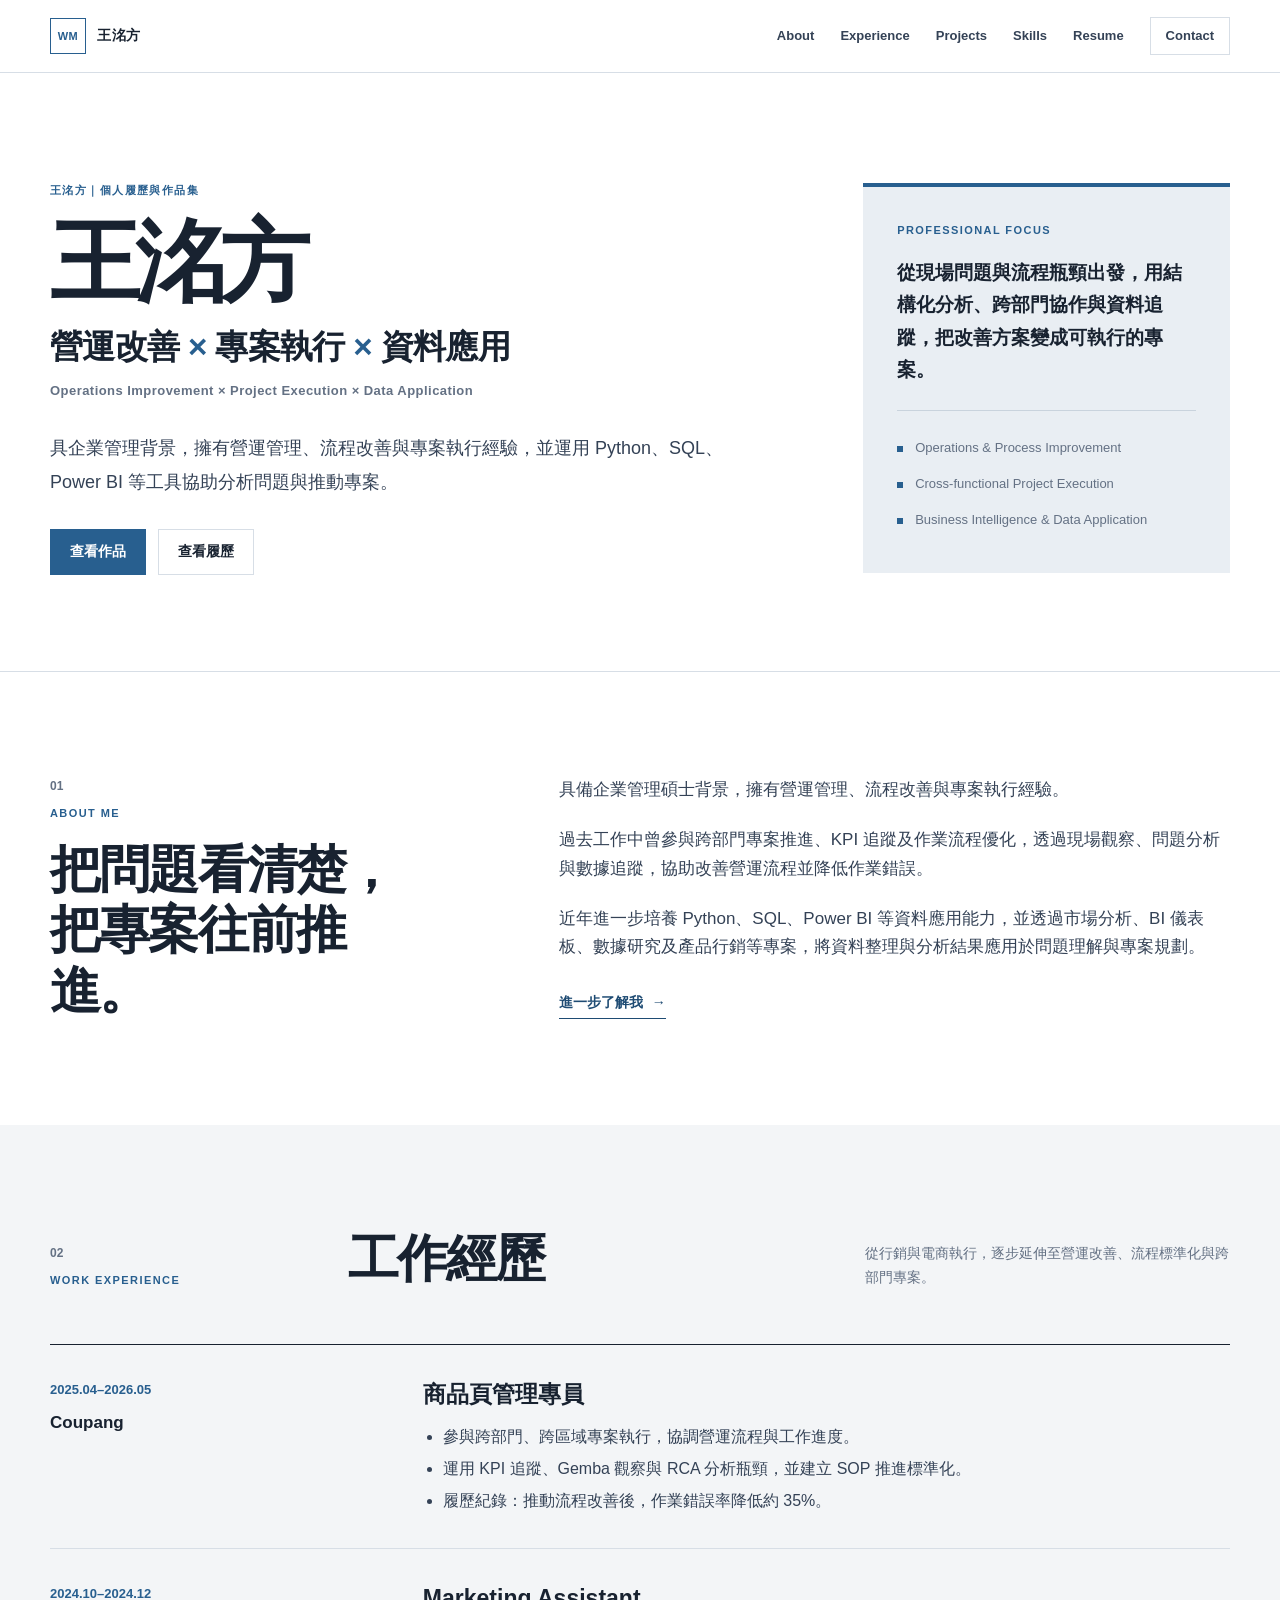
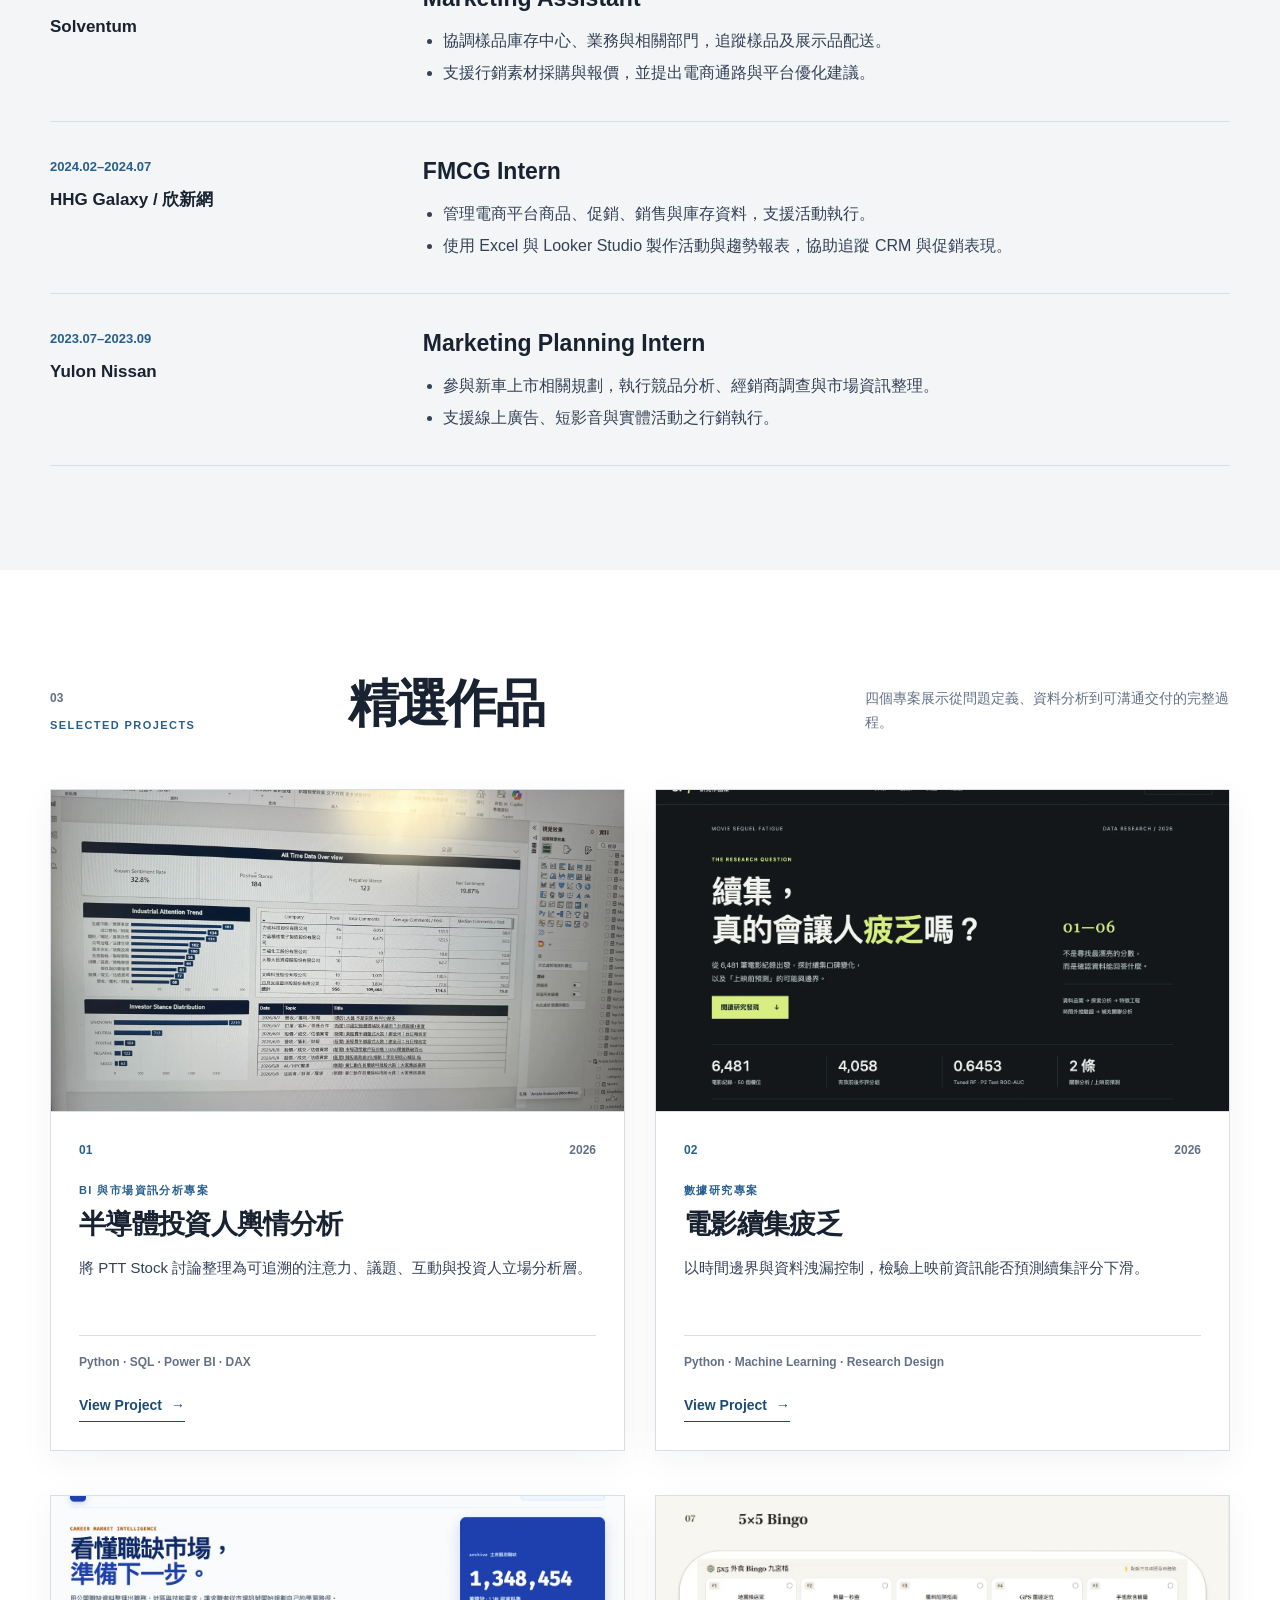
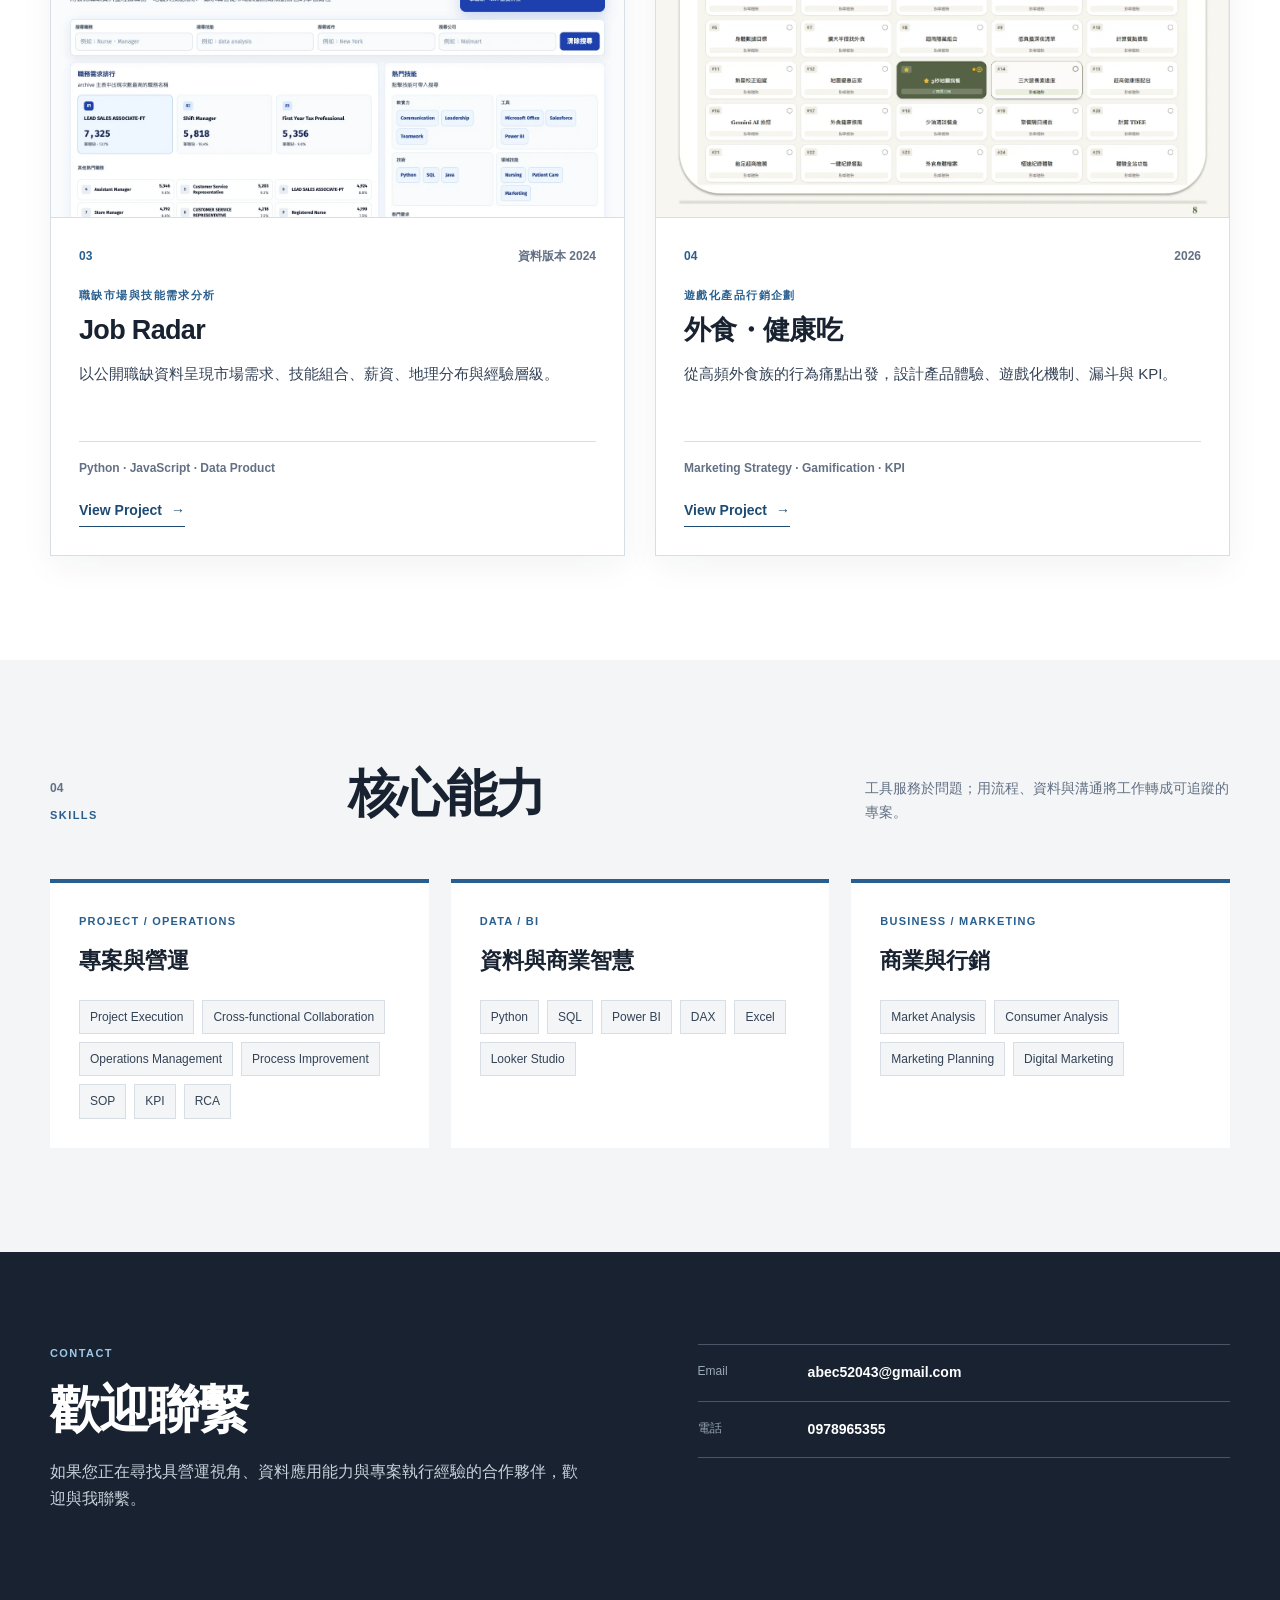
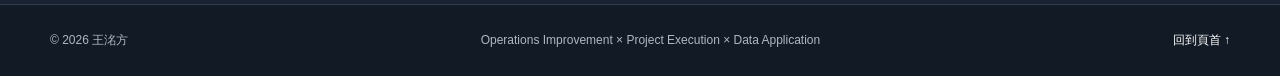
==== index.html @ d992076d "fix: update project thumbnail and contact details" ====
<!DOCTYPE html>
<html lang="zh-Hant">
<head>
  <meta charset="utf-8">
  <meta name="viewport" content="width=device-width, initial-scale=1">
  <title>王洺方｜個人履歷與作品集</title>
  <meta name="description" content="王洺方的個人履歷與作品集，專注於營運改善、專案執行與資料應用。">
  <link rel="canonical" href="https://minnggy.github.io/">
  <link rel="icon" href="assets/images/favicon.svg" type="image/svg+xml">
  <meta property="og:type" content="website">
  <meta property="og:locale" content="zh_TW">
  <meta property="og:title" content="王洺方｜個人履歷與作品集">
  <meta property="og:description" content="營運改善 × 專案執行 × 資料應用">
  <meta property="og:url" content="https://minnggy.github.io/">
  <meta property="og:image" content="https://minnggy.github.io/assets/images/og-cover.png">
  <link rel="stylesheet" href="assets/css/site.css">
  <script type="application/ld+json">{"@context":"https://schema.org","@type":"Person","name":"王洺方","url":"https://minnggy.github.io/","email":"mailto:abec52043@gmail.com","sameAs":["https://github.com/minnggy"],"knowsAbout":["Operations Improvement","Project Execution","Data Application","Power BI","Python","SQL"]}</script>
</head>
<body class="home-page">
  <a class="skip-link" href="#main">跳至主要內容</a>

  <header class="site-header">
    <div class="nav-shell">
      <a class="brand" href="index.html" aria-label="王洺方個人網站首頁">
        <span class="brand-mark" aria-hidden="true">WM</span>
        <span>王洺方</span>
      </a>
      <button class="menu-button" type="button" aria-label="開啟導覽選單" aria-expanded="false" aria-controls="site-navigation" data-menu-button><span></span></button>
      <nav class="site-nav" id="site-navigation" aria-label="主要導覽" data-site-nav data-open="false">
        <a href="#about">About</a>
        <a href="#experience">Experience</a>
        <a href="#projects">Projects</a>
        <a href="#skills">Skills</a>
        <a href="resume.html">Resume</a>
        <a class="nav-contact" href="#contact">Contact</a>
      </nav>
    </div>
  </header>

  <main id="main">
    <section class="career-hero" aria-labelledby="hero-title">
      <div class="container career-hero-grid">
        <div class="career-hero-copy">
          <p class="eyebrow">王洺方｜個人履歷與作品集</p>
          <h1 id="hero-title">王洺方</h1>
          <p class="career-position">營運改善 <span aria-hidden="true">×</span> 專案執行 <span aria-hidden="true">×</span> 資料應用</p>
          <p class="career-position-en">Operations Improvement × Project Execution × Data Application</p>
          <p class="hero-summary">具企業管理背景，擁有營運管理、流程改善與專案執行經驗，並運用 Python、SQL、Power BI 等工具協助分析問題與推動專案。</p>
          <div class="hero-actions">
            <a class="button button-primary" href="#projects">查看作品</a>
            <a class="button button-secondary" href="resume.html">查看履歷</a>
          </div>
        </div>
        <aside class="career-focus" aria-label="專業核心">
          <p class="focus-label">PROFESSIONAL FOCUS</p>
          <p class="focus-statement">從現場問題與流程瓶頸出發，用結構化分析、跨部門協作與資料追蹤，把改善方案變成可執行的專案。</p>
          <ul class="focus-list">
            <li>Operations &amp; Process Improvement</li>
            <li>Cross-functional Project Execution</li>
            <li>Business Intelligence &amp; Data Application</li>
          </ul>
        </aside>
      </div>
    </section>

    <section class="home-section section-white" id="about" aria-labelledby="about-title">
      <div class="container home-section-grid">
        <header class="home-section-heading">
          <p class="section-index">01</p>
          <p class="section-label">About Me</p>
          <h2 id="about-title">把問題看清楚，把專案往前推進。</h2>
        </header>
        <div class="about-text">
          <p>具備企業管理碩士背景，擁有營運管理、流程改善與專案執行經驗。</p>
          <p>過去工作中曾參與跨部門專案推進、KPI 追蹤及作業流程優化，透過現場觀察、問題分析與數據追蹤，協助改善營運流程並降低作業錯誤。</p>
          <p>近年進一步培養 Python、SQL、Power BI 等資料應用能力，並透過市場分析、BI 儀表板、數據研究及產品行銷等專案，將資料整理與分析結果應用於問題理解與專案規劃。</p>
          <a class="text-link" href="about.html">進一步了解我 <span aria-hidden="true">→</span></a>
        </div>
      </div>
    </section>

    <section class="home-section" id="experience" aria-labelledby="experience-title">
      <div class="container">
        <header class="section-heading-inline">
          <div>
            <p class="section-index">02</p>
            <p class="section-label">Work Experience</p>
          </div>
          <h2 id="experience-title">工作經歷</h2>
          <p>從行銷與電商執行，逐步延伸至營運改善、流程標準化與跨部門專案。</p>
        </header>

        <div class="experience-table">
          <article class="experience-card">
            <div class="experience-meta"><time datetime="2025-04">2025.04–2026.05</time><span>Coupang</span></div>
            <div class="experience-body">
              <h3>商品頁管理專員</h3>
              <ul>
                <li>參與跨部門、跨區域專案執行，協調營運流程與工作進度。</li>
                <li>運用 KPI 追蹤、Gemba 觀察與 RCA 分析瓶頸，並建立 SOP 推進標準化。</li>
                <li>履歷紀錄：推動流程改善後，作業錯誤率降低約 35%。</li>
              </ul>
            </div>
          </article>
          <article class="experience-card">
            <div class="experience-meta"><time datetime="2024-10">2024.10–2024.12</time><span>Solventum</span></div>
            <div class="experience-body">
              <h3>Marketing Assistant</h3>
              <ul>
                <li>協調樣品庫存中心、業務與相關部門，追蹤樣品及展示品配送。</li>
                <li>支援行銷素材採購與報價，並提出電商通路與平台優化建議。</li>
              </ul>
            </div>
          </article>
          <article class="experience-card">
            <div class="experience-meta"><time datetime="2024-02">2024.02–2024.07</time><span>HHG Galaxy / 欣新網</span></div>
            <div class="experience-body">
              <h3>FMCG Intern</h3>
              <ul>
                <li>管理電商平台商品、促銷、銷售與庫存資料，支援活動執行。</li>
                <li>使用 Excel 與 Looker Studio 製作活動與趨勢報表，協助追蹤 CRM 與促銷表現。</li>
              </ul>
            </div>
          </article>
          <article class="experience-card">
            <div class="experience-meta"><time datetime="2023-07">2023.07–2023.09</time><span>Yulon Nissan</span></div>
            <div class="experience-body">
              <h3>Marketing Planning Intern</h3>
              <ul>
                <li>參與新車上市相關規劃，執行競品分析、經銷商調查與市場資訊整理。</li>
                <li>支援線上廣告、短影音與實體活動之行銷執行。</li>
              </ul>
            </div>
          </article>
        </div>
      </div>
    </section>

    <section class="home-section section-white" id="projects" aria-labelledby="projects-title">
      <div class="container">
        <header class="section-heading-inline">
          <div>
            <p class="section-index">03</p>
            <p class="section-label">Selected Projects</p>
          </div>
          <h2 id="projects-title">精選作品</h2>
          <p>四個專案展示從問題定義、資料分析到可溝通交付的完整過程。</p>
        </header>

        <div class="project-grid">
          <article class="portfolio-card">
            <a class="project-image" href="projects/investor-intelligence.html" aria-label="查看半導體投資人輿情分析專案">
              <img src="assets/images/projects/investor-intelligence-detail.webp" alt="已完成的半導體投資人輿情分析 Power BI 儀表板，呈現產業注意力、公司互動與投資人立場" width="1800" height="1350" loading="lazy">
            </a>
            <div class="project-card-body">
              <div class="project-card-top"><span>01</span><time datetime="2026">2026</time></div>
              <p class="project-type">BI 與市場資訊分析專案</p>
              <h3>半導體投資人輿情分析</h3>
              <p>將 PTT Stock 討論整理為可追溯的注意力、議題、互動與投資人立場分析層。</p>
              <p class="project-tools">Python · SQL · Power BI · DAX</p>
              <a class="text-link" href="projects/investor-intelligence.html">View Project <span aria-hidden="true">→</span></a>
            </div>
          </article>

          <article class="portfolio-card">
            <a class="project-image" href="projects/movie-sequel-fatigue/index.html" aria-label="查看電影續集疲乏數據研究">
              <img src="assets/images/projects/movie-sequel-fatigue.webp" alt="電影續集疲乏數據研究頁畫面" width="1440" height="900" loading="lazy">
            </a>
            <div class="project-card-body">
              <div class="project-card-top"><span>02</span><time datetime="2026">2026</time></div>
              <p class="project-type">數據研究專案</p>
              <h3>電影續集疲乏</h3>
              <p>以時間邊界與資料洩漏控制，檢驗上映前資訊能否預測續集評分下滑。</p>
              <p class="project-tools">Python · Machine Learning · Research Design</p>
              <a class="text-link" href="projects/movie-sequel-fatigue/index.html">View Project <span aria-hidden="true">→</span></a>
            </div>
          </article>

          <article class="portfolio-card">
            <a class="project-image" href="projects/job-radar.html" aria-label="查看 Job Radar 職缺市場分析專案">
              <img src="assets/images/projects/job-radar.webp" alt="Job Radar 職缺市場互動分析畫面" width="1440" height="900" loading="lazy">
            </a>
            <div class="project-card-body">
              <div class="project-card-top"><span>03</span><time datetime="2024">資料版本 2024</time></div>
              <p class="project-type">職缺市場與技能需求分析</p>
              <h3>Job Radar</h3>
              <p>以公開職缺資料呈現市場需求、技能組合、薪資、地理分布與經驗層級。</p>
              <p class="project-tools">Python · JavaScript · Data Product</p>
              <a class="text-link" href="projects/job-radar.html">View Project <span aria-hidden="true">→</span></a>
            </div>
          </article>

          <article class="portfolio-card">
            <a class="project-image" href="projects/healthy-eating.html" aria-label="查看外食健康吃行銷企劃專案">
              <img src="assets/images/projects/healthy-eating.webp" alt="外食健康吃遊戲化產品行銷企劃畫面" width="1334" height="750" loading="lazy">
            </a>
            <div class="project-card-body">
              <div class="project-card-top"><span>04</span><time datetime="2026">2026</time></div>
              <p class="project-type">遊戲化產品行銷企劃</p>
              <h3>外食・健康吃</h3>
              <p>從高頻外食族的行為痛點出發，設計產品體驗、遊戲化機制、漏斗與 KPI。</p>
              <p class="project-tools">Marketing Strategy · Gamification · KPI</p>
              <a class="text-link" href="projects/healthy-eating.html">View Project <span aria-hidden="true">→</span></a>
            </div>
          </article>
        </div>
      </div>
    </section>

    <section class="home-section" id="skills" aria-labelledby="skills-title">
      <div class="container">
        <header class="section-heading-inline">
          <div>
            <p class="section-index">04</p>
            <p class="section-label">Skills</p>
          </div>
          <h2 id="skills-title">核心能力</h2>
          <p>工具服務於問題；用流程、資料與溝通將工作轉成可追蹤的專案。</p>
        </header>
        <div class="skills-grid">
          <article class="skills-panel">
            <p>PROJECT / OPERATIONS</p>
            <h3>專案與營運</h3>
            <ul><li>Project Execution</li><li>Cross-functional Collaboration</li><li>Operations Management</li><li>Process Improvement</li><li>SOP</li><li>KPI</li><li>RCA</li></ul>
          </article>
          <article class="skills-panel">
            <p>DATA / BI</p>
            <h3>資料與商業智慧</h3>
            <ul><li>Python</li><li>SQL</li><li>Power BI</li><li>DAX</li><li>Excel</li><li>Looker Studio</li></ul>
          </article>
          <article class="skills-panel">
            <p>BUSINESS / MARKETING</p>
            <h3>商業與行銷</h3>
            <ul><li>Market Analysis</li><li>Consumer Analysis</li><li>Marketing Planning</li><li>Digital Marketing</li></ul>
          </article>
        </div>
      </div>
    </section>

    <section class="contact-section" id="contact" aria-labelledby="contact-title">
      <div class="container contact-layout">
        <div>
          <p class="section-label">Contact</p>
          <h2 id="contact-title">歡迎聯繫</h2>
          <p>如果您正在尋找具營運視角、資料應用能力與專案執行經驗的合作夥伴，歡迎與我聯繫。</p>
        </div>
        <div class="contact-list">
          <a href="mailto:abec52043@gmail.com"><span>Email</span><strong>abec52043@gmail.com</strong></a>
          <a href="tel:+886978965355"><span>電話</span><strong>0978965355</strong></a>
        </div>
      </div>
    </section>
  </main>

  <footer class="site-footer">
    <div class="container footer-row">
      <span>© <span data-current-year>2026</span> 王洺方</span>
      <span>Operations Improvement × Project Execution × Data Application</span>
      <a href="#main">回到頁首 ↑</a>
    </div>
  </footer>
  <script src="assets/js/site.js" defer></script>
</body>
</html>
---- assets/css/site.css ----
:root {
  --bg: #f3f5f7;
  --surface: #ffffff;
  --surface-soft: #e9eef3;
  --ink: #182230;
  --ink-soft: #344256;
  --muted: #647184;
  --line: #d7dee6;
  --accent: #285f8f;
  --accent-dark: #1e4b73;
  --accent-soft: #e8f0f7;
  --white: #ffffff;
  --max: 1180px;
  --sans: Inter, "Noto Sans TC", "PingFang TC", "Microsoft JhengHei", -apple-system, BlinkMacSystemFont, "Segoe UI", sans-serif;
}

* { box-sizing: border-box; }
html { scroll-behavior: smooth; }
body {
  margin: 0;
  background: var(--bg);
  color: var(--ink);
  font-family: var(--sans);
  font-size: 16px;
  line-height: 1.7;
  text-rendering: optimizeLegibility;
  -webkit-font-smoothing: antialiased;
}
img { display: block; max-width: 100%; }
figure { margin: 0; }
a { color: inherit; }
button, input, select { font: inherit; }
h1, h2, h3, h4, p { overflow-wrap: anywhere; }

.skip-link {
  position: fixed;
  top: -80px;
  left: 16px;
  z-index: 1000;
  padding: 10px 14px;
  background: var(--ink);
  color: var(--white);
  text-decoration: none;
}
.skip-link:focus { top: 12px; }
:focus-visible { outline: 3px solid #f2b84b; outline-offset: 3px; }

.container {
  width: min(var(--max), calc(100% - 48px));
  margin-inline: auto;
}

/* Navigation */
.site-header {
  position: sticky;
  top: 0;
  z-index: 100;
  border-bottom: 1px solid var(--line);
  background: rgba(255, 255, 255, 0.96);
  backdrop-filter: blur(10px);
}
.nav-shell {
  width: min(var(--max), calc(100% - 48px));
  min-height: 72px;
  margin-inline: auto;
  display: flex;
  align-items: center;
  justify-content: space-between;
  gap: 28px;
}
.brand {
  display: inline-flex;
  align-items: center;
  gap: 11px;
  color: var(--ink);
  font-size: 14px;
  font-weight: 750;
  letter-spacing: 0.04em;
  text-decoration: none;
  white-space: nowrap;
}
.brand-mark {
  display: grid;
  width: 36px;
  height: 36px;
  place-items: center;
  border: 1px solid var(--accent);
  color: var(--accent);
  font-size: 11px;
  font-weight: 800;
  letter-spacing: 0.04em;
}
.site-nav {
  display: flex;
  align-items: center;
  gap: 26px;
}
.site-nav a {
  padding: 7px 0;
  color: var(--ink-soft);
  font-size: 13px;
  font-weight: 650;
  text-decoration: none;
}
.site-nav a:hover,
.site-nav a[aria-current="page"] { color: var(--accent); }
.nav-contact,
.nav-resume {
  padding-inline: 15px !important;
  border: 1px solid var(--line);
}
.menu-button {
  display: none;
  width: 44px;
  height: 44px;
  padding: 0;
  border: 0;
  background: transparent;
  color: var(--ink);
  cursor: pointer;
}
.menu-button span,
.menu-button::before,
.menu-button::after {
  content: "";
  display: block;
  width: 24px;
  height: 2px;
  margin: 5px auto;
  background: currentColor;
}

/* Shared type and controls */
.eyebrow,
.section-label,
.focus-label,
.case-tag,
.project-type,
.folio-line,
.feature-type,
.gallery-tag {
  margin: 0;
  color: var(--accent);
  font-size: 11px;
  font-weight: 800;
  letter-spacing: 0.13em;
  text-transform: uppercase;
}
.section-index {
  margin: 0 0 8px;
  color: var(--muted);
  font-size: 12px;
  font-weight: 700;
}
.button {
  min-height: 46px;
  display: inline-flex;
  align-items: center;
  justify-content: center;
  padding: 10px 19px;
  border: 1px solid var(--accent);
  background: var(--accent);
  color: var(--white);
  font-size: 14px;
  font-weight: 750;
  text-decoration: none;
  transition: background-color 150ms ease, border-color 150ms ease, color 150ms ease;
}
.button:hover { border-color: var(--accent-dark); background: var(--accent-dark); }
.button-secondary {
  border-color: var(--line);
  background: transparent;
  color: var(--ink);
}
.button-secondary:hover { border-color: var(--accent); background: var(--accent-soft); color: var(--accent-dark); }
.text-link,
.project-link,
.gallery-link {
  display: inline-flex;
  align-items: center;
  gap: 9px;
  padding-bottom: 3px;
  border-bottom: 1px solid currentColor;
  color: var(--accent-dark);
  font-size: 14px;
  font-weight: 750;
  text-decoration: none;
}
.text-link:hover,
.project-link:hover,
.gallery-link:hover { color: var(--accent); }
.hero-actions,
.case-actions,
.button-row {
  display: flex;
  flex-wrap: wrap;
  gap: 12px;
  margin-top: 30px;
}

/* Home */
.career-hero {
  padding: 108px 0 96px;
  border-bottom: 1px solid var(--line);
  background: var(--surface);
}
.career-hero-grid {
  display: grid;
  grid-template-columns: minmax(0, 1.55fr) minmax(300px, 0.8fr);
  gap: 8vw;
  align-items: center;
}
.career-hero h1 {
  margin: 18px 0 18px;
  font-size: clamp(58px, 7vw, 92px);
  font-weight: 750;
  line-height: 1;
  letter-spacing: -0.055em;
}
.career-position {
  margin: 0;
  color: var(--ink);
  font-size: clamp(22px, 2.6vw, 34px);
  font-weight: 700;
  line-height: 1.35;
  letter-spacing: -0.02em;
}
.career-position span { color: var(--accent); }
.career-position-en {
  margin: 10px 0 0;
  color: var(--muted);
  font-size: 13px;
  font-weight: 650;
  letter-spacing: 0.035em;
}
.hero-summary {
  max-width: 690px;
  margin: 30px 0 0;
  color: var(--ink-soft);
  font-size: 18px;
  line-height: 1.85;
}
.career-focus {
  padding: 34px;
  border-top: 4px solid var(--accent);
  background: var(--surface-soft);
}
.focus-statement {
  margin: 17px 0 24px;
  color: var(--ink);
  font-size: 19px;
  font-weight: 620;
  line-height: 1.7;
}
.focus-list {
  margin: 0;
  padding: 19px 0 0;
  border-top: 1px solid #c9d3dd;
  list-style: none;
}
.focus-list li {
  position: relative;
  padding: 7px 0 7px 18px;
  color: var(--muted);
  font-size: 13px;
}
.focus-list li::before {
  content: "";
  position: absolute;
  top: 16px;
  left: 0;
  width: 6px;
  height: 6px;
  background: var(--accent);
}
.home-section { padding: 104px 0; }
.section-white { background: var(--surface); }
.home-section-grid {
  display: grid;
  grid-template-columns: minmax(260px, 0.85fr) minmax(0, 1.45fr);
  gap: 9vw;
  align-items: start;
}
.home-section-heading h2,
.section-heading-inline h2,
.contact-layout h2 {
  margin: 17px 0 0;
  font-size: clamp(34px, 4vw, 52px);
  font-weight: 720;
  line-height: 1.18;
  letter-spacing: -0.035em;
}
.about-text { max-width: 760px; }
.about-text p {
  margin: 0 0 21px;
  color: var(--ink-soft);
  font-size: 17px;
}
.about-text .text-link { margin-top: 8px; }
.section-heading-inline {
  display: grid;
  grid-template-columns: 0.7fr 1.3fr 1fr;
  gap: 42px;
  align-items: end;
  margin-bottom: 54px;
}
.section-heading-inline h2 { margin: 0; }
.section-heading-inline > p {
  margin: 0;
  color: var(--muted);
  font-size: 14px;
}

/* Experience */
.experience-table { border-top: 1px solid var(--ink); }
.experience-card {
  display: grid;
  grid-template-columns: minmax(230px, 0.8fr) minmax(0, 2fr);
  gap: 50px;
  padding: 34px 0;
  border-bottom: 1px solid var(--line);
}
.experience-meta time {
  display: block;
  color: var(--accent);
  font-size: 13px;
  font-weight: 750;
}
.experience-meta span {
  display: block;
  margin-top: 8px;
  color: var(--ink);
  font-size: 17px;
  font-weight: 700;
}
.experience-body h3 {
  margin: 0 0 13px;
  font-size: 23px;
  line-height: 1.35;
}
.experience-body ul {
  margin: 0;
  padding-left: 20px;
  color: var(--ink-soft);
}
.experience-body li + li { margin-top: 5px; }

/* Projects */
.project-grid {
  display: grid;
  grid-template-columns: repeat(2, minmax(0, 1fr));
  gap: 44px 30px;
}
.portfolio-card {
  min-width: 0;
  border: 1px solid var(--line);
  background: var(--surface);
  box-shadow: 0 10px 32px rgba(24, 34, 48, 0.05);
}
.project-image {
  display: block;
  aspect-ratio: 16 / 9;
  overflow: hidden;
  border-bottom: 1px solid var(--line);
  background: var(--surface-soft);
}
.project-image img {
  width: 100%;
  height: 100%;
  object-fit: cover;
  transition: transform 250ms ease;
}
.project-image:hover img { transform: scale(1.018); }
.project-card-body { padding: 28px; }
.project-card-top {
  display: flex;
  justify-content: space-between;
  gap: 18px;
  margin-bottom: 20px;
  color: var(--muted);
  font-size: 12px;
  font-weight: 700;
}
.project-card-top span { color: var(--accent); }
.project-type { margin-bottom: 8px; }
.portfolio-card h3 {
  margin: 0 0 13px;
  font-size: 27px;
  line-height: 1.3;
  letter-spacing: -0.025em;
}
.portfolio-card h3 + p {
  min-height: 58px;
  margin: 0;
  color: var(--ink-soft);
  font-size: 15px;
}
.project-tools {
  margin: 22px 0 18px;
  padding-top: 16px;
  border-top: 1px solid var(--line);
  color: var(--muted);
  font-size: 12px;
  font-weight: 650;
}

/* Skills */
.skills-grid {
  display: grid;
  grid-template-columns: repeat(3, minmax(0, 1fr));
  gap: 22px;
}
.skills-panel {
  padding: 29px;
  border-top: 4px solid var(--accent);
  background: var(--surface);
}
.skills-panel > p {
  margin: 0 0 12px;
  color: var(--accent);
  font-size: 11px;
  font-weight: 800;
  letter-spacing: 0.11em;
}
.skills-panel h3 { margin: 0 0 20px; font-size: 22px; }
.skills-panel ul {
  display: flex;
  flex-wrap: wrap;
  gap: 8px;
  margin: 0;
  padding: 0;
  list-style: none;
}
.skills-panel li {
  padding: 6px 10px;
  border: 1px solid var(--line);
  color: var(--ink-soft);
  background: var(--bg);
  font-size: 12px;
}

/* Contact and footer */
.contact-section {
  padding: 92px 0;
  background: var(--ink);
  color: var(--white);
}
.contact-layout {
  display: grid;
  grid-template-columns: 1fr 1fr;
  gap: 9vw;
  align-items: start;
}
.contact-layout .section-label { color: #9ec7e8; }
.contact-layout h2 { margin-bottom: 18px; }
.contact-layout p { max-width: 580px; margin: 0; color: #c8d0db; }
.contact-list { border-top: 1px solid #4a5667; }
.contact-list a {
  display: grid;
  grid-template-columns: 90px 1fr;
  gap: 20px;
  padding: 16px 0;
  border-bottom: 1px solid #4a5667;
  color: var(--white);
  text-decoration: none;
}
.contact-list a:hover { color: #9ec7e8; }
.contact-list span { color: #9ba8b8; font-size: 12px; }
.contact-list strong { font-size: 14px; font-weight: 650; overflow-wrap: anywhere; }
.site-footer {
  padding: 25px 0;
  border-top: 1px solid #303d4e;
  background: #121a25;
  color: #aeb8c5;
  font-size: 12px;
}
.footer-row {
  display: flex;
  align-items: center;
  justify-content: space-between;
  gap: 24px;
}
.footer-row a { color: var(--white); text-decoration: none; }

/* Shared case-study, About and Resume pages */
.section,
.case-section { padding: 94px 0; }
.section-ink { background: var(--ink); color: var(--white); }
.section-compact { padding: 70px 0; }
.case-hero {
  padding: 96px 0 80px;
  border-bottom: 1px solid var(--line);
  background: var(--surface);
}
.case-hero-grid {
  display: grid;
  grid-template-columns: minmax(0, 1.55fr) minmax(300px, 0.8fr);
  gap: 7vw;
  align-items: end;
}
.case-hero h1 {
  max-width: 900px;
  margin: 18px 0;
  font-size: clamp(50px, 6.5vw, 88px);
  font-weight: 750;
  line-height: 1.02;
  letter-spacing: -0.05em;
}
.case-lead {
  max-width: 780px;
  margin: 0;
  color: var(--ink-soft);
  font-size: clamp(20px, 2.2vw, 29px);
  line-height: 1.55;
}
.case-meta { margin: 0; border-top: 3px solid var(--accent); }
.case-meta div {
  display: grid;
  grid-template-columns: 120px 1fr;
  gap: 18px;
  padding: 14px 0;
  border-bottom: 1px solid var(--line);
}
.case-meta dt {
  color: var(--muted);
  font-size: 10px;
  font-weight: 800;
  letter-spacing: 0.08em;
  text-transform: uppercase;
}
.case-meta dd { margin: 0; font-size: 13px; font-weight: 600; }
.case-visual { padding: 42px 0 0; }
.case-visual img {
  width: 100%;
  max-height: 760px;
  object-fit: cover;
  border: 1px solid var(--line);
  background: var(--surface-soft);
}
.case-visual figcaption {
  margin-top: 10px;
  color: var(--muted);
  font-size: 10px;
  font-weight: 700;
  letter-spacing: 0.1em;
  text-transform: uppercase;
}
.case-two {
  display: grid;
  grid-template-columns: minmax(230px, 0.7fr) minmax(0, 1.7fr);
  gap: 8vw;
}
.case-aside { align-self: start; }
.case-aside strong {
  display: block;
  margin: 15px 0;
  color: var(--ink);
  font-size: 24px;
  line-height: 1.45;
}
.case-aside p:last-child { color: var(--muted); }
.case-content h2,
.case-section > .container > h2 {
  margin: 0 0 26px;
  font-size: clamp(34px, 4vw, 52px);
  line-height: 1.18;
  letter-spacing: -0.035em;
}
.case-content > p { max-width: 850px; color: var(--ink-soft); font-size: 16px; }
.section-ink .section-label { color: #9ec7e8; }
.section-ink .section-intro,
.section-ink p { color: #c8d0db; }
.section-ink .button { border-color: var(--white); background: var(--white); color: var(--ink); }
.section-ink .button:hover { background: #dfe6ed; }
.section-ink .button-secondary { border-color: #667386; background: transparent; color: var(--white); }

.metric-grid {
  display: grid;
  grid-template-columns: repeat(4, minmax(0, 1fr));
  border: 1px solid var(--line);
  background: var(--surface);
}
.metric-box {
  min-height: 145px;
  display: flex;
  flex-direction: column;
  justify-content: space-between;
  gap: 28px;
  padding: 23px;
  border-right: 1px solid var(--line);
}
.metric-box:last-child { border-right: 0; }
.metric-box strong { font-size: clamp(26px, 3vw, 40px); line-height: 1.1; }
.metric-box span { color: var(--muted); font-size: 12px; }
.section-ink .metric-grid { border-color: #536072; background: transparent; }
.section-ink .metric-box { border-color: #536072; }
.section-ink .metric-box span { color: #c8d0db; }

.caveat {
  margin-top: 28px;
  padding: 24px;
  border-left: 4px solid var(--accent);
  background: var(--accent-soft);
}
.caveat strong { color: var(--accent-dark); }
.caveat p { margin: 7px 0 0; color: var(--ink-soft); }
.insight-list { border-top: 1px solid var(--ink); }
.insight-row {
  display: grid;
  grid-template-columns: 60px minmax(220px, 0.8fr) minmax(0, 1.5fr);
  gap: 28px;
  padding: 25px 0;
  border-bottom: 1px solid var(--line);
}
.insight-row h3,
.insight-row p { margin: 0; }
.insight-row h3 { font-size: 20px; }
.insight-row p { color: var(--ink-soft); }
.insight-grade { color: var(--accent); font-size: 28px; font-weight: 800; }

.process-line,
.funnel {
  display: grid;
  grid-template-columns: repeat(6, minmax(0, 1fr));
  border: 1px solid var(--line);
  background: var(--surface);
}
.process-line div,
.funnel div {
  min-height: 150px;
  display: flex;
  flex-direction: column;
  justify-content: space-between;
  gap: 18px;
  padding: 20px;
  border-right: 1px solid var(--line);
}
.process-line div:last-child,
.funnel div:last-child { border-right: 0; }
.process-line span,
.funnel span { color: var(--accent); font-size: 12px; font-weight: 800; }
.process-line strong,
.funnel strong { font-size: 14px; line-height: 1.45; }
.kpi-list { margin: 0; border-top: 1px solid var(--ink); }
.kpi-list div {
  display: grid;
  grid-template-columns: minmax(150px, 0.65fr) minmax(0, 1.35fr);
  gap: 24px;
  padding: 14px 0;
  border-bottom: 1px solid var(--line);
}
.kpi-list dt { font-weight: 750; }
.kpi-list dd { margin: 0; color: var(--muted); }

.skill-groups { border-top: 1px solid var(--ink); }
.skill-group {
  display: grid;
  grid-template-columns: 150px 1fr;
  gap: 22px;
  padding: 15px 0;
  border-bottom: 1px solid var(--line);
}
.skill-group h3,
.skill-group p { margin: 0; }
.skill-group h3 { color: var(--accent); font-size: 11px; letter-spacing: 0.1em; }
.skill-group p { color: var(--ink-soft); }
.about-grid {
  display: grid;
  grid-template-columns: minmax(0, 1fr) minmax(0, 1.3fr);
  gap: 7vw;
}
.about-copy h2 { margin: 16px 0 22px; font-size: clamp(34px, 4vw, 52px); line-height: 1.2; }
.about-copy > p { color: var(--ink-soft); }
.career-arc,
.skill-lines { display: none; }

/* Resume */
.resume-hero {
  padding: 88px 0 74px;
  border-bottom: 1px solid var(--line);
  background: var(--surface);
}
.resume-title {
  display: grid;
  grid-template-columns: minmax(0, 1.5fr) minmax(250px, 0.6fr);
  gap: 8vw;
  align-items: end;
}
.resume-title h1 {
  margin: 15px 0 10px;
  font-size: clamp(54px, 6vw, 82px);
  line-height: 1;
  letter-spacing: -0.05em;
}
.resume-title p { max-width: 740px; margin: 0; color: var(--ink-soft); font-size: 18px; }
.resume-contact {
  padding: 20px 0;
  border-top: 3px solid var(--accent);
  border-bottom: 1px solid var(--line);
  font-size: 14px;
}
.resume-contact a { text-decoration: none; }
.resume-contact a:hover { color: var(--accent); }
.timeline { border-top: 1px solid var(--ink); }
.timeline-item {
  display: grid;
  grid-template-columns: minmax(170px, 0.5fr) minmax(0, 1.8fr);
  gap: 35px;
  padding: 26px 0;
  border-bottom: 1px solid var(--line);
}
.timeline-item time { color: var(--accent); font-size: 13px; font-weight: 750; }
.timeline-item h3 { margin: 0; font-size: 21px; }
.timeline-item h4 { margin: 4px 0 10px; color: var(--muted); font-size: 14px; font-weight: 650; }
.timeline-item p { margin: 7px 0 0; color: var(--ink-soft); }
.timeline-item ul { margin: 8px 0 0; padding-left: 20px; color: var(--ink-soft); }
.timeline-item li + li { margin-top: 5px; }
.privacy-note { max-width: 820px; margin: 0; }

/* Legacy shared components retained for existing pages */
.editorial-hero,
.project-feature,
.gallery-item,
.pm-grid,
.method-grid,
.contact-strip { display: grid; }
.editorial-hero { padding: 96px 0; grid-template-columns: 1fr 2fr; gap: 7vw; }
.hero-name-block h1 { margin: 20px 0; font-size: 72px; }
.hero-disciplines { margin: 0; font-size: 38px; font-weight: 800; line-height: 1.1; }
.hero-disciplines span { display: block; }
.hero-tagline { font-size: 26px; }
.hero-copy { color: var(--muted); }
.text-links { display: flex; gap: 22px; }
.editorial-section-head { display: grid; grid-template-columns: 0.4fr 1.5fr 1fr; gap: 35px; align-items: end; }
.section-number { color: var(--accent); font-size: 36px; }
.section-title { margin: 12px 0 0; font-size: 46px; }
.section-intro { color: var(--muted); }
.project-feature { grid-template-columns: 60px 1fr 1.6fr; gap: 30px; padding: 55px 0; border-top: 1px solid var(--line); }
.feature-copy h3 { margin: 12px 0; font-size: 38px; }
.project-question { color: var(--muted); }
.feature-meta { margin: 20px 0; }
.feature-meta div { display: grid; grid-template-columns: 65px 1fr; padding: 8px 0; border-bottom: 1px solid var(--line); }
.feature-meta dd { margin: 0; }
.feature-visual img { width: 100%; aspect-ratio: 16 / 10; object-fit: cover; }
.project-feature--reverse .feature-copy { grid-column: 2; }
.project-feature--reverse .feature-visual { grid-column: 3; }
.gallery-list { border-top: 1px solid var(--ink); }
.gallery-item { grid-template-columns: 50px 1fr 1fr auto; gap: 28px; padding: 26px 0; border-bottom: 1px solid var(--line); align-items: center; }
.gallery-item h3, .gallery-item p { margin: 0; }
.gallery-item figure { max-height: 130px; overflow: hidden; }
.gallery-item figure img { width: 100%; height: 100%; object-fit: cover; }
.pm-grid { grid-template-columns: 0.8fr 1.5fr; gap: 7vw; }
.experience-list { border-top: 1px solid var(--ink); }
.experience-item { display: grid; grid-template-columns: 110px 1fr; gap: 20px; padding: 24px 0; border-bottom: 1px solid var(--line); }
.experience-item h3, .experience-item p { margin: 0; }
.experience-result { color: var(--accent); font-size: 12px; font-weight: 750; }
.method-grid { grid-template-columns: 1fr 1.5fr; gap: 7vw; }
.method-steps { margin: 0; padding: 0; list-style: none; border-top: 1px solid var(--line); }
.method-steps li { display: grid; grid-template-columns: 45px 110px 1fr; gap: 20px; padding: 20px 0; border-bottom: 1px solid var(--line); }
.method-steps p { margin: 0; }
.contact-strip { grid-template-columns: 1fr 0.6fr; gap: 6vw; }
.contact-links { display: flex; gap: 22px; }
.error-page { min-height: 70vh; display: grid; place-items: center; }

@media (max-width: 960px) {
  .career-hero-grid,
  .case-hero-grid,
  .resume-title { grid-template-columns: 1fr; gap: 48px; }
  .career-focus { max-width: 650px; }
  .section-heading-inline { grid-template-columns: 0.55fr 1fr; }
  .section-heading-inline > p { grid-column: 2; }
  .project-grid { gap: 28px 20px; }
  .skills-grid { grid-template-columns: 1fr; }
  .skills-panel { display: grid; grid-template-columns: 170px 1fr; gap: 10px 20px; }
  .skills-panel > p { grid-column: 1; }
  .skills-panel h3 { grid-column: 1; }
  .skills-panel ul { grid-column: 2; grid-row: 1 / span 2; align-self: center; }
  .metric-grid { grid-template-columns: repeat(2, 1fr); }
  .metric-box:nth-child(2) { border-right: 0; }
  .metric-box:nth-child(-n+2) { border-bottom: 1px solid var(--line); }
  .process-line,
  .funnel { grid-template-columns: repeat(3, 1fr); }
  .process-line div:nth-child(3),
  .funnel div:nth-child(3) { border-right: 0; }
  .process-line div:nth-child(-n+3),
  .funnel div:nth-child(-n+3) { border-bottom: 1px solid var(--line); }
}

@media (max-width: 760px) {
  .container,
  .nav-shell { width: min(100% - 34px, var(--max)); }
  .site-header { backdrop-filter: none; }
  .menu-button { display: block; }
  .site-nav {
    position: absolute;
    top: 72px;
    right: 0;
    left: 0;
    display: none;
    padding: 12px 17px 18px;
    border-bottom: 1px solid var(--line);
    background: var(--surface);
  }
  .site-nav[data-open="true"] { display: grid; }
  .site-nav a { padding: 11px 7px; border-bottom: 1px solid var(--line); }
  .site-nav a:last-child { border-bottom: 0; }
  .nav-contact,
  .nav-resume { padding-inline: 7px !important; border: 0; }

  .career-hero { padding: 70px 0 64px; }
  .career-hero h1 { font-size: clamp(50px, 16vw, 70px); }
  .career-position { font-size: 23px; }
  .hero-summary { font-size: 16px; }
  .career-focus { padding: 26px 22px; }
  .home-section,
  .case-section,
  .section { padding: 72px 0; }
  .home-section-grid,
  .section-heading-inline,
  .experience-card,
  .contact-layout,
  .case-two,
  .about-grid { grid-template-columns: 1fr; gap: 34px; }
  .section-heading-inline { margin-bottom: 38px; }
  .section-heading-inline > p { grid-column: 1; }
  .project-grid { grid-template-columns: 1fr; }
  .portfolio-card h3 + p { min-height: 0; }
  .contact-list { margin-top: 8px; }
  .footer-row { flex-direction: column; align-items: flex-start; gap: 8px; }
  .insight-row { grid-template-columns: 50px 1fr; }
  .insight-row p { grid-column: 2; }
  .timeline-item { grid-template-columns: 1fr; gap: 10px; }
  .process-line,
  .funnel { grid-template-columns: repeat(2, 1fr); }
  .process-line div:nth-child(3),
  .funnel div:nth-child(3) { border-right: 1px solid var(--line); }
  .process-line div:nth-child(2n),
  .funnel div:nth-child(2n) { border-right: 0; }
  .process-line div:nth-child(-n+4),
  .funnel div:nth-child(-n+4) { border-bottom: 1px solid var(--line); }
  .skill-group { grid-template-columns: 1fr; gap: 6px; }
  .editorial-section-head,
  .project-feature,
  .gallery-item,
  .pm-grid,
  .method-grid,
  .contact-strip { grid-template-columns: 1fr; }
  .project-feature--reverse .feature-copy,
  .project-feature--reverse .feature-visual { grid-column: auto; }
  .project-feature--reverse .feature-visual { grid-row: auto; }
  .project-feature--reverse .feature-number { grid-column: auto; grid-row: auto; }
}

@media (max-width: 520px) {
  .hero-actions .button { flex: 1 1 100%; }
  .career-position-en { font-size: 11px; }
  .project-card-body { padding: 22px; }
  .skills-panel { display: block; padding: 24px; }
  .skills-panel ul { margin-top: 16px; }
  .contact-list a { grid-template-columns: 1fr; gap: 3px; }
  .metric-grid { grid-template-columns: 1fr; }
  .metric-box { min-height: 120px; border-right: 0; border-bottom: 1px solid var(--line); }
  .metric-box:last-child { border-bottom: 0; }
  .process-line,
  .funnel { grid-template-columns: 1fr; }
  .process-line div,
  .funnel div,
  .process-line div:nth-child(3),
  .funnel div:nth-child(3) { min-height: 110px; border-right: 0; border-bottom: 1px solid var(--line); }
  .process-line div:last-child,
  .funnel div:last-child { border-bottom: 0; }
  .kpi-list div { grid-template-columns: 1fr; gap: 4px; }
}

@media (prefers-reduced-motion: reduce) {
  html { scroll-behavior: auto; }
  *, *::before, *::after {
    scroll-behavior: auto !important;
    transition-duration: 0.01ms !important;
    animation-duration: 0.01ms !important;
    animation-iteration-count: 1 !important;
  }
}

@media print {
  .site-header,
  .site-footer,
  .case-actions { display: none; }
  body { background: var(--white); }
  .case-section,
  .resume-hero { padding: 30px 0; }
}
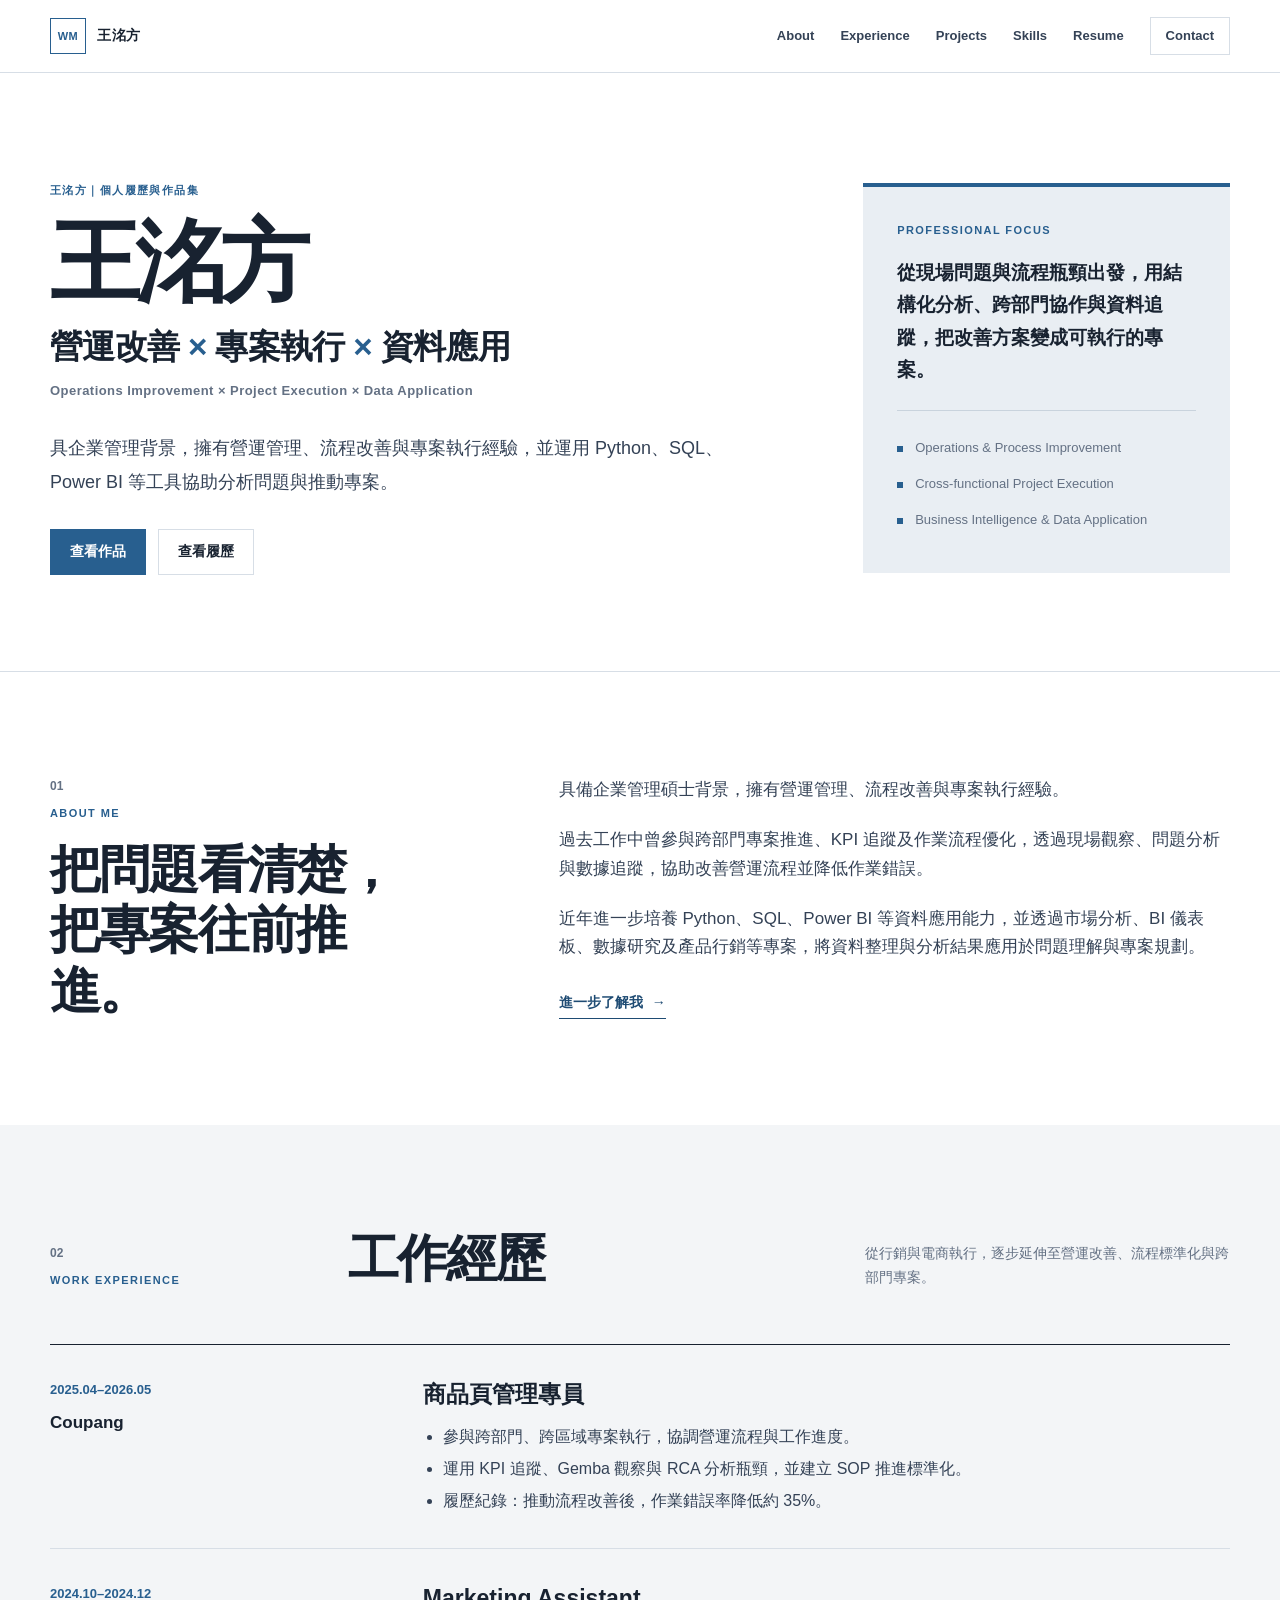
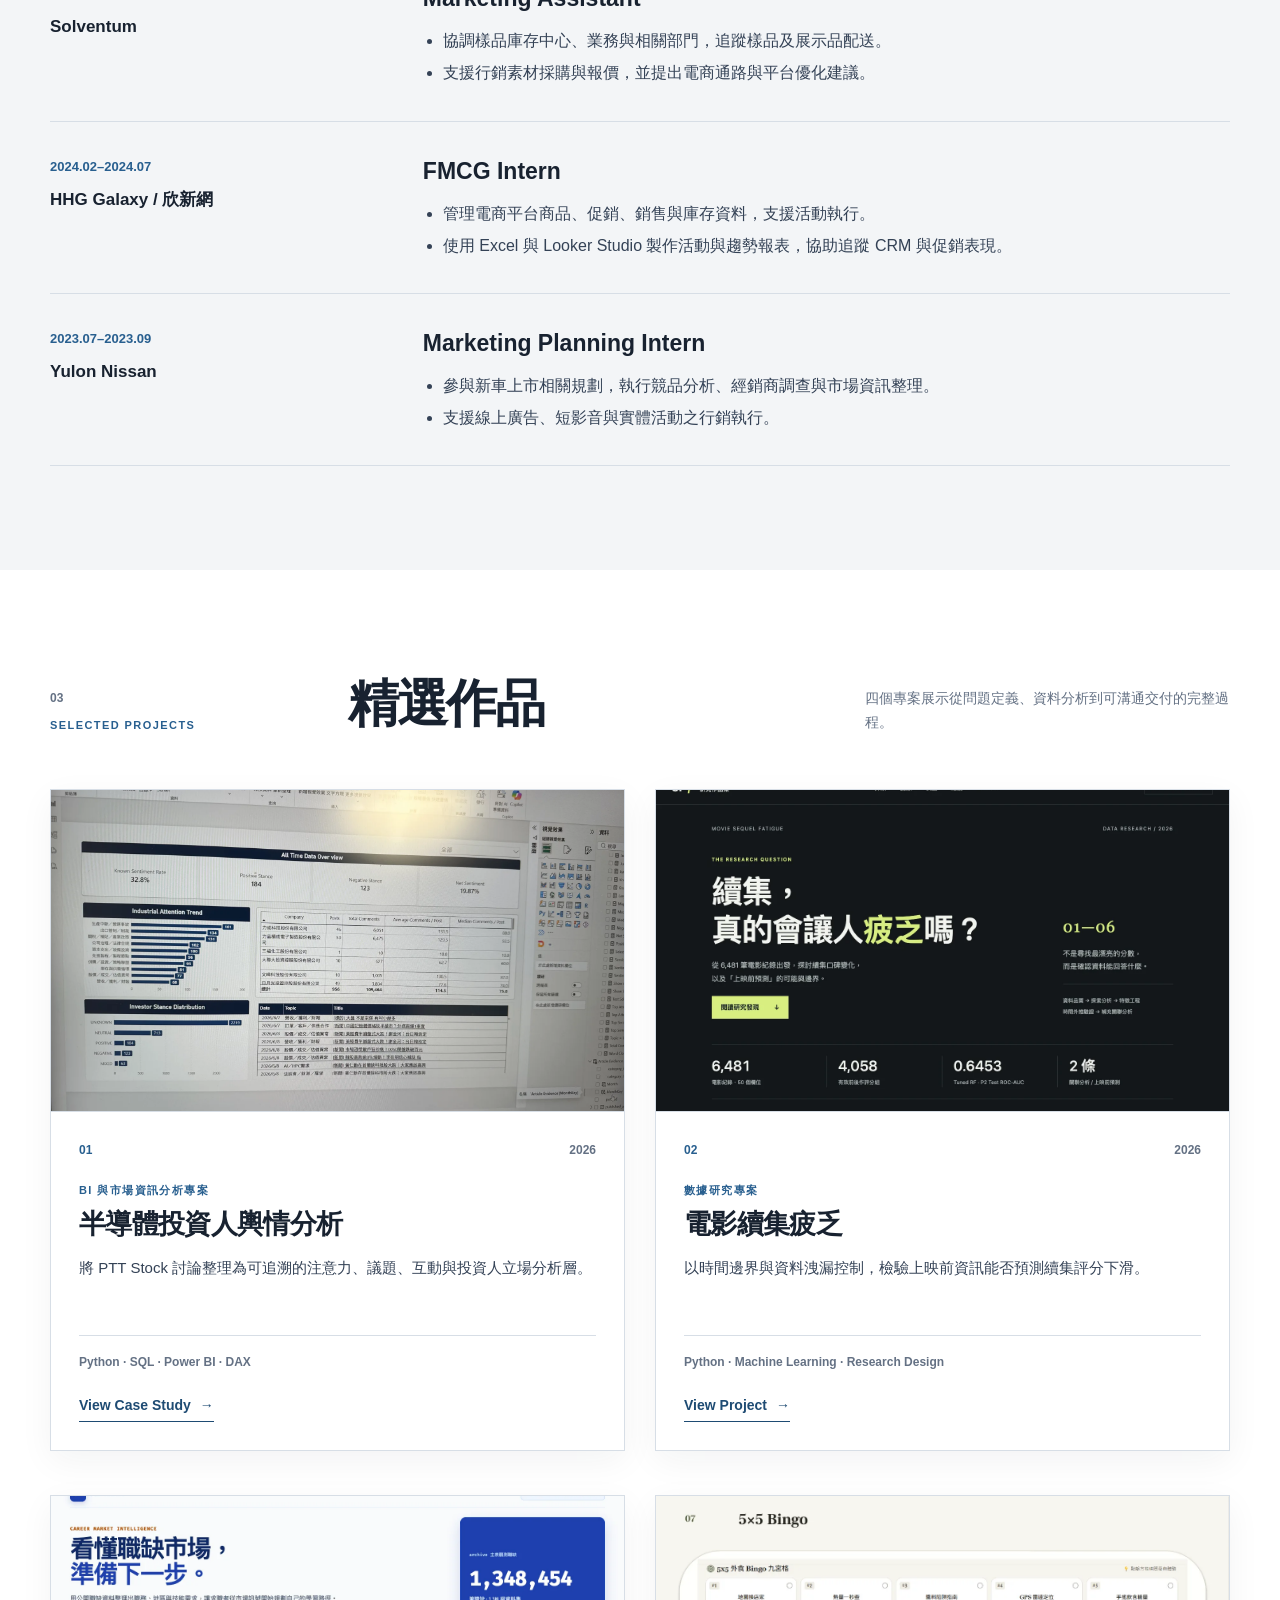
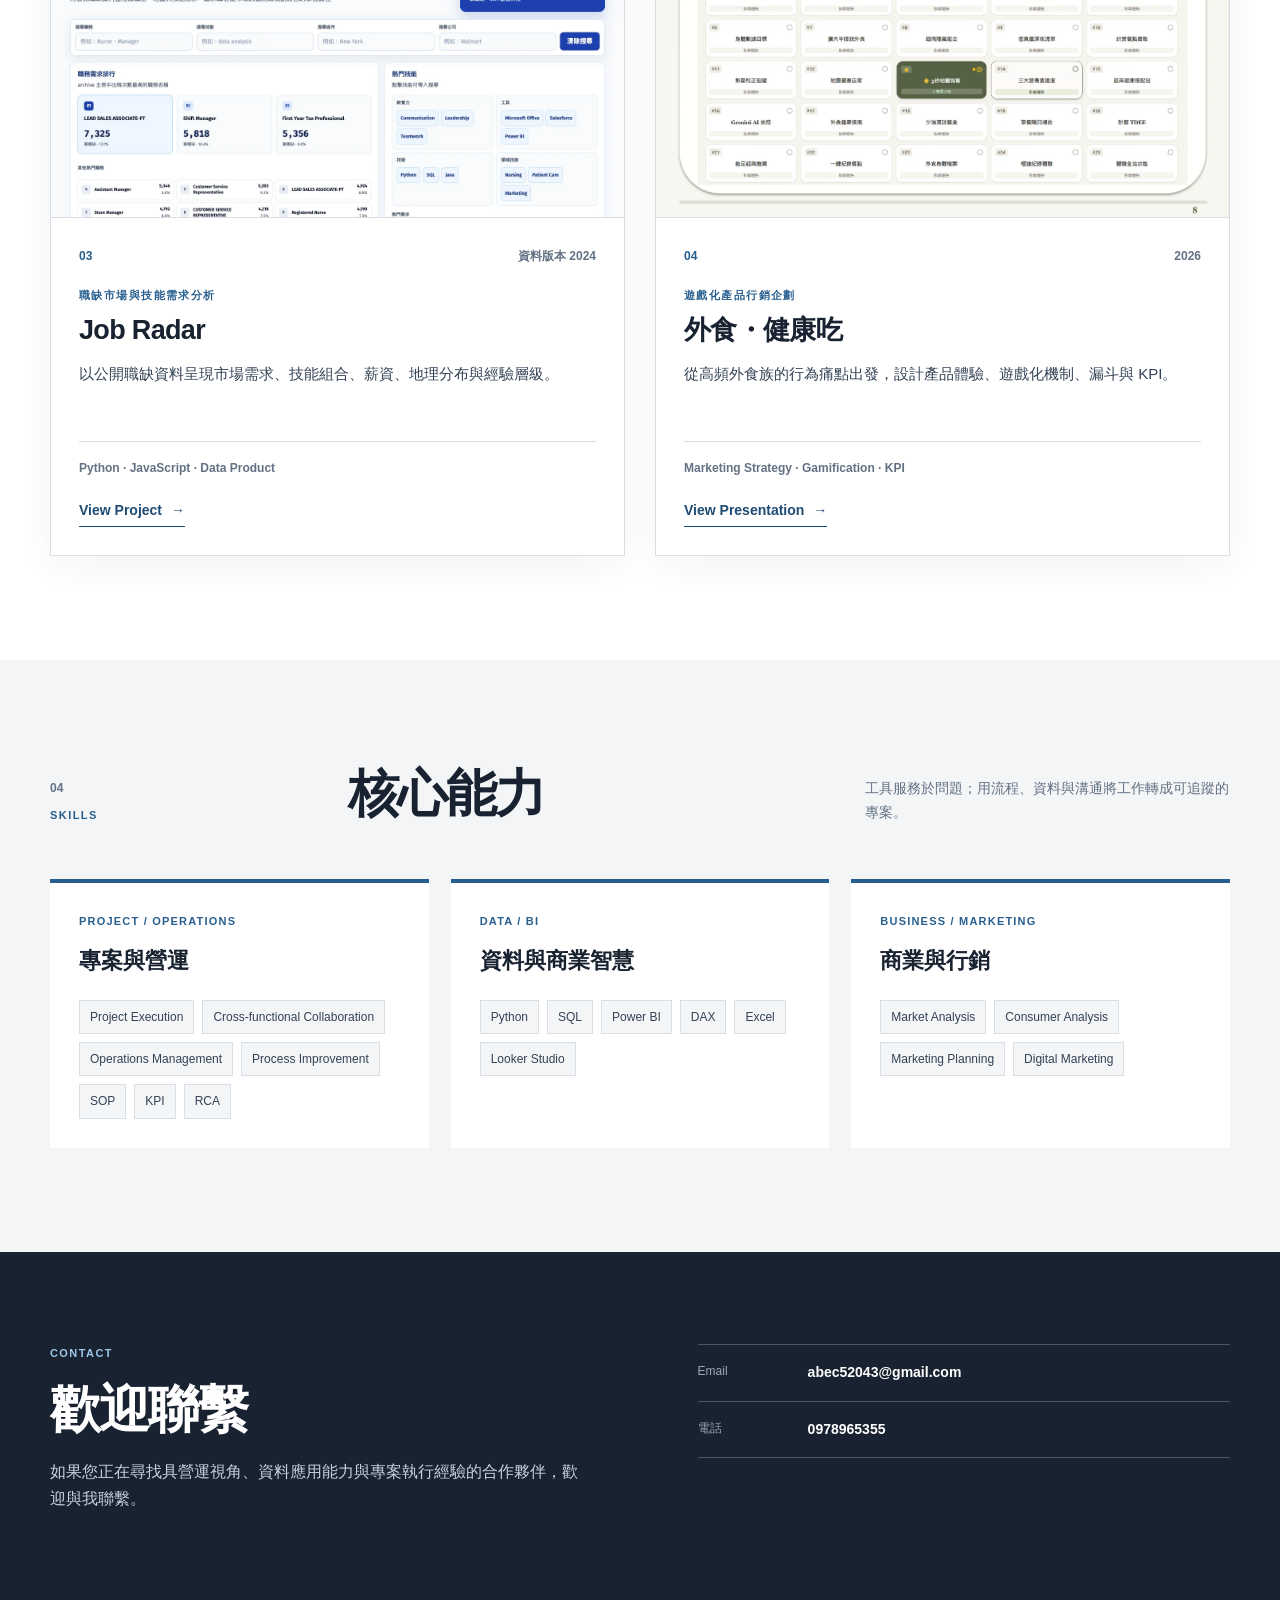
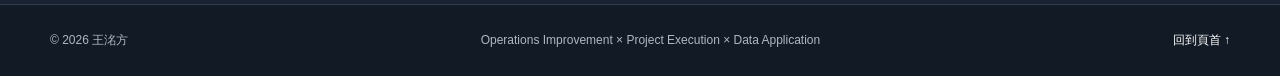
==== commit 8cdfe2d4: "feat: add featured project viewing links" ====
--- a/index.html
+++ b/index.html
@@ -158,7 +158,7 @@
               <h3>半導體投資人輿情分析</h3>
               <p>將 PTT Stock 討論整理為可追溯的注意力、議題、互動與投資人立場分析層。</p>
               <p class="project-tools">Python · SQL · Power BI · DAX</p>
-              <a class="text-link" href="projects/investor-intelligence.html">View Project <span aria-hidden="true">→</span></a>
+              <a class="text-link" href="projects/investor-intelligence.html">View Case Study <span aria-hidden="true">→</span></a>
             </div>
           </article>
 
@@ -200,7 +200,7 @@
               <h3>外食・健康吃</h3>
               <p>從高頻外食族的行為痛點出發，設計產品體驗、遊戲化機制、漏斗與 KPI。</p>
               <p class="project-tools">Marketing Strategy · Gamification · KPI</p>
-              <a class="text-link" href="projects/healthy-eating.html">View Project <span aria-hidden="true">→</span></a>
+              <a class="text-link" href="https://view.officeapps.live.com/op/view.aspx?src=https%3A%2F%2Fminnggy.github.io%2Fassets%2Fpresentations%2Fhealthy-eating-presentation.pptx" target="_blank" rel="noopener noreferrer">View Presentation <span aria-hidden="true">→</span></a>
             </div>
           </article>
         </div>
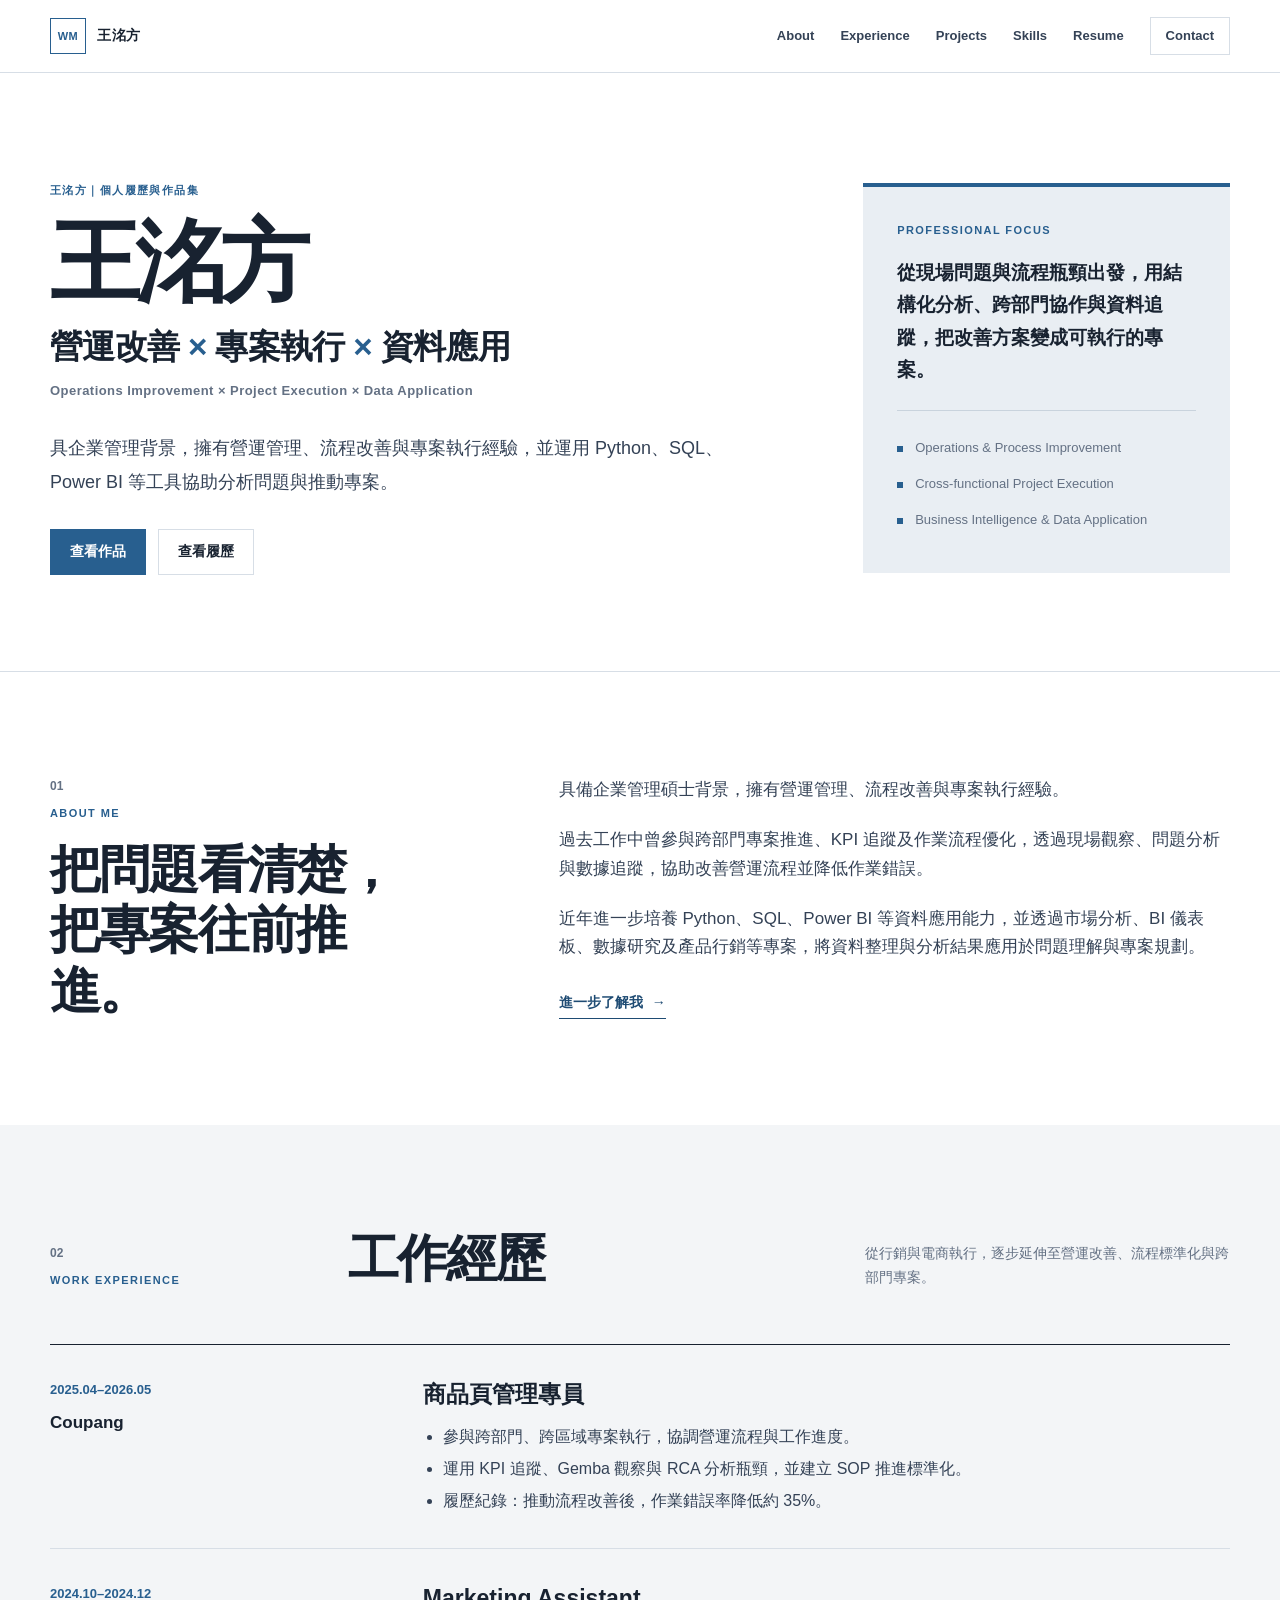
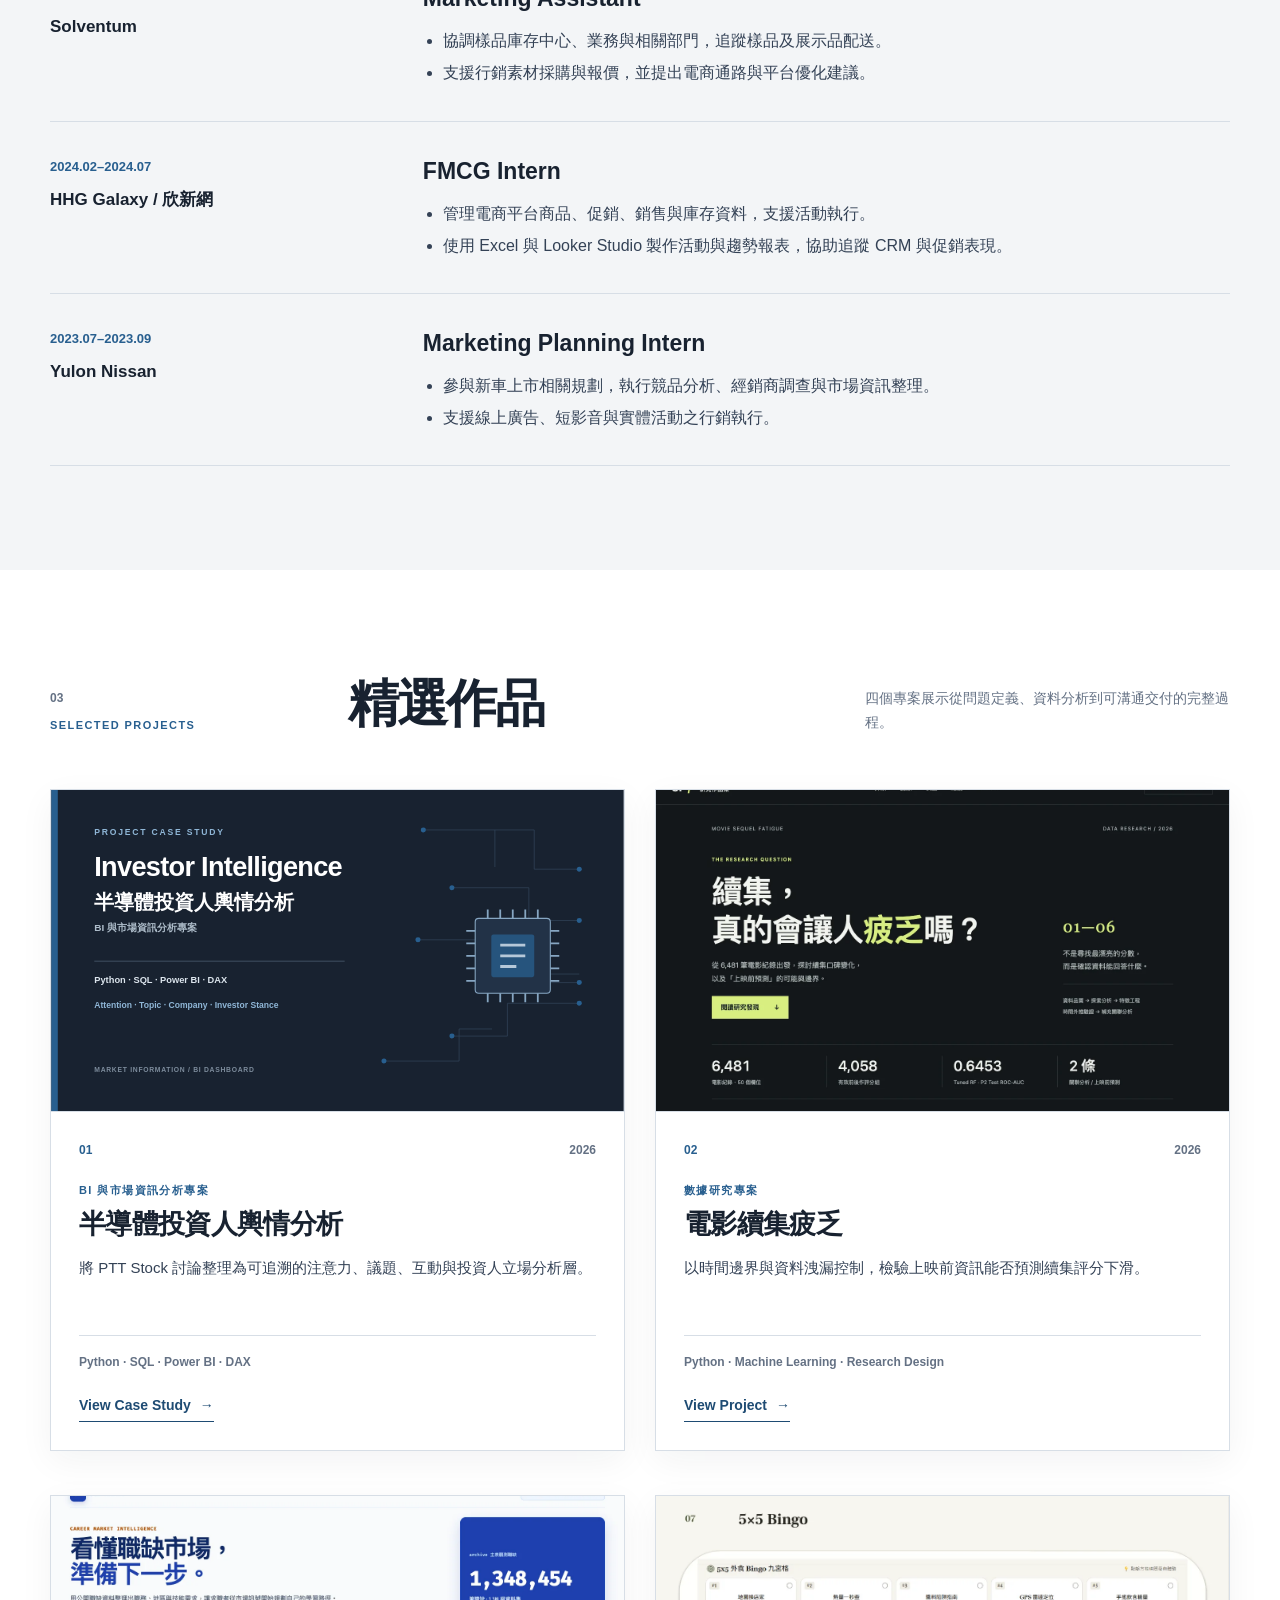
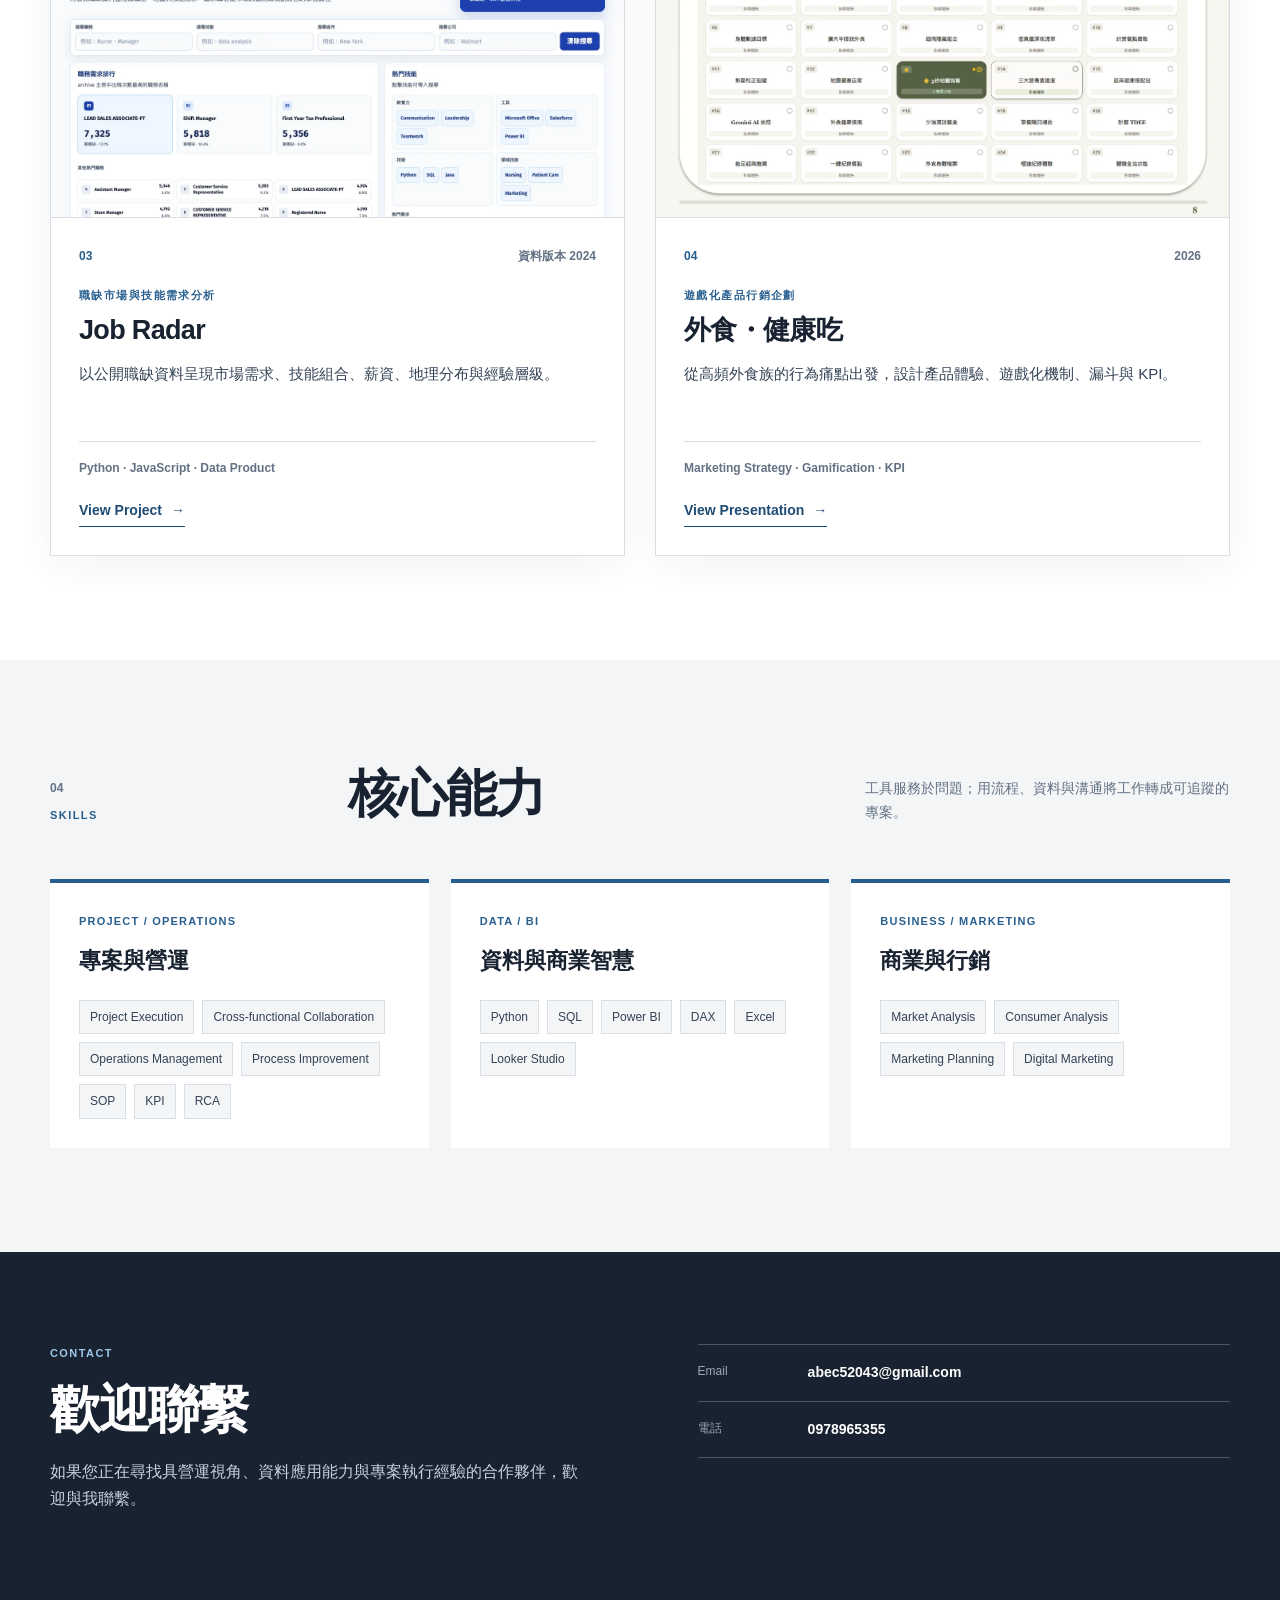
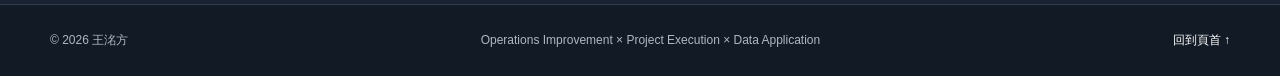
==== commit 8bc78a87: "fix: use project cover for investor thumbnail" ====
--- a/index.html
+++ b/index.html
@@ -150,7 +150,7 @@
         <div class="project-grid">
           <article class="portfolio-card">
             <a class="project-image" href="projects/investor-intelligence.html" aria-label="查看半導體投資人輿情分析專案">
-              <img src="assets/images/projects/investor-intelligence-detail.webp" alt="已完成的半導體投資人輿情分析 Power BI 儀表板，呈現產業注意力、公司互動與投資人立場" width="1800" height="1350" loading="lazy">
+              <img src="assets/images/projects/investor-intelligence-cover.svg" alt="Investor Intelligence 半導體投資人輿情分析專案成果封面" width="1600" height="900" loading="lazy">
             </a>
             <div class="project-card-body">
               <div class="project-card-top"><span>01</span><time datetime="2026">2026</time></div>
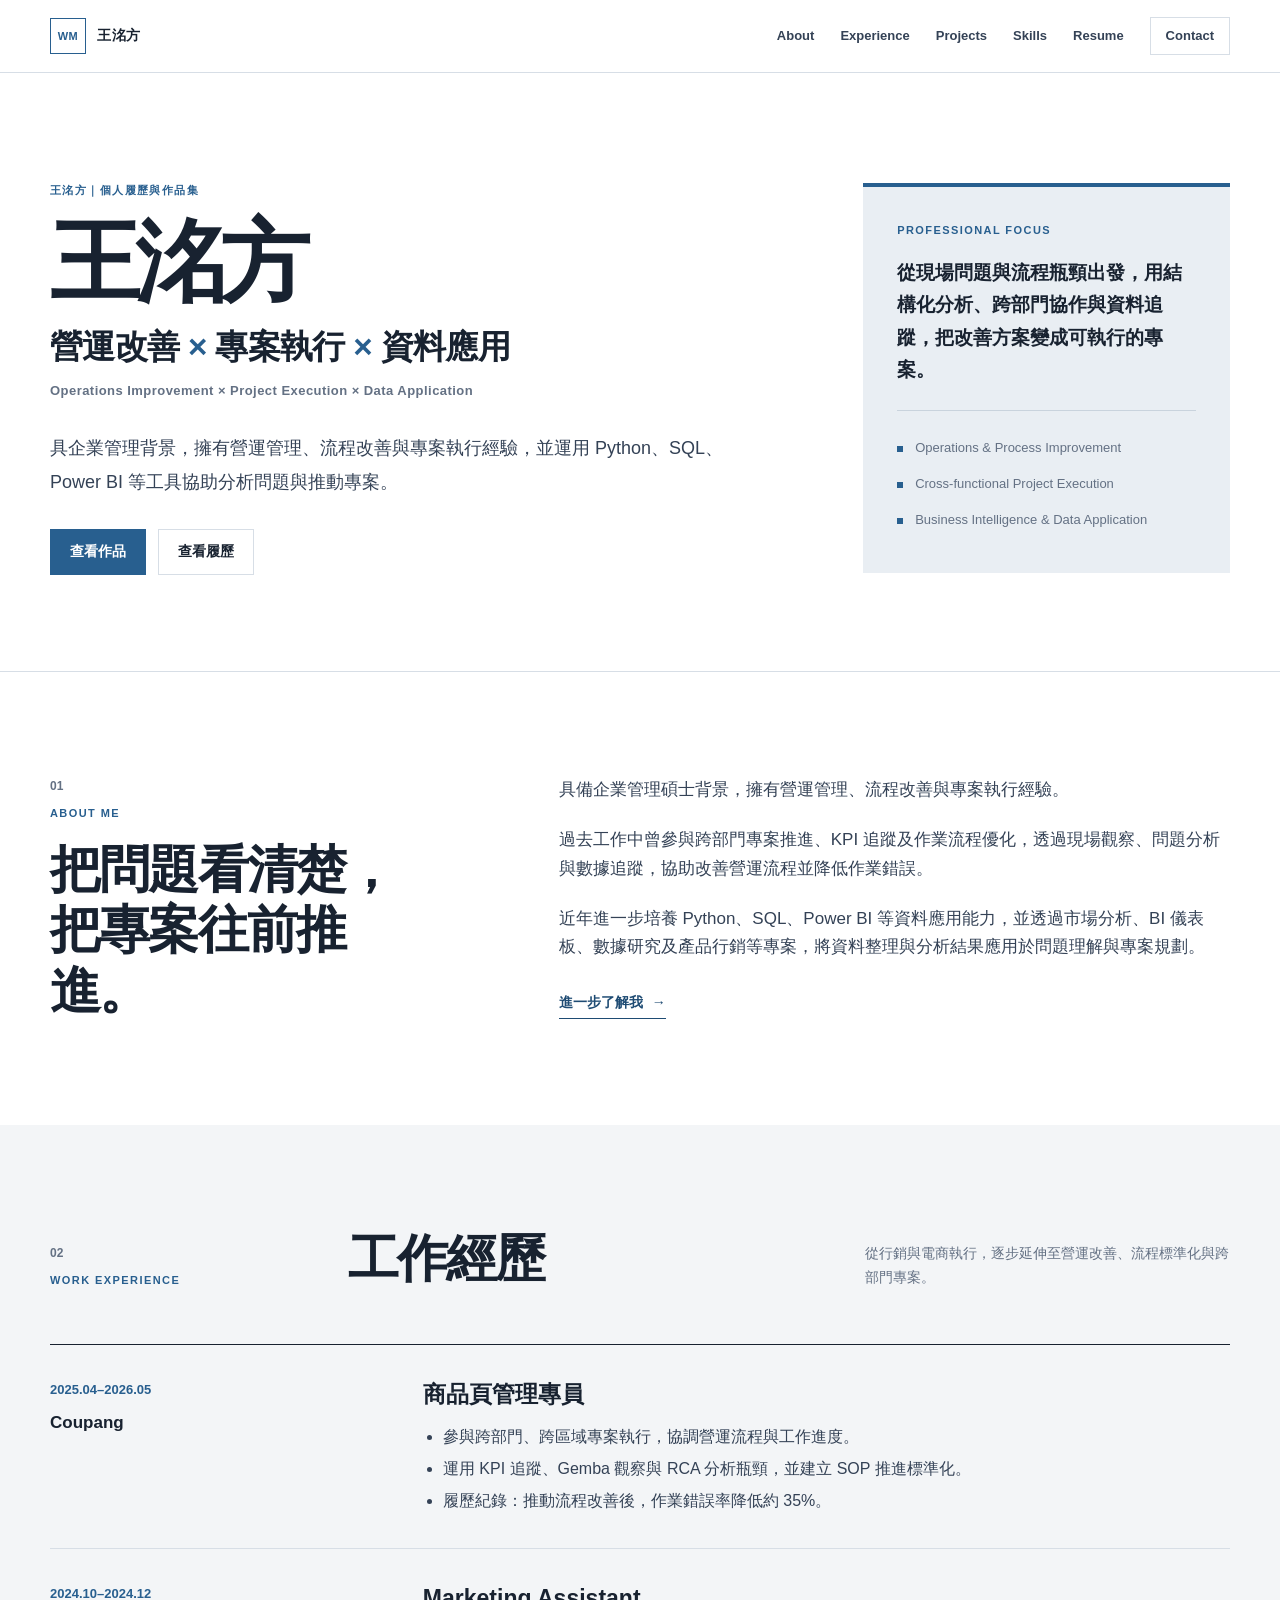
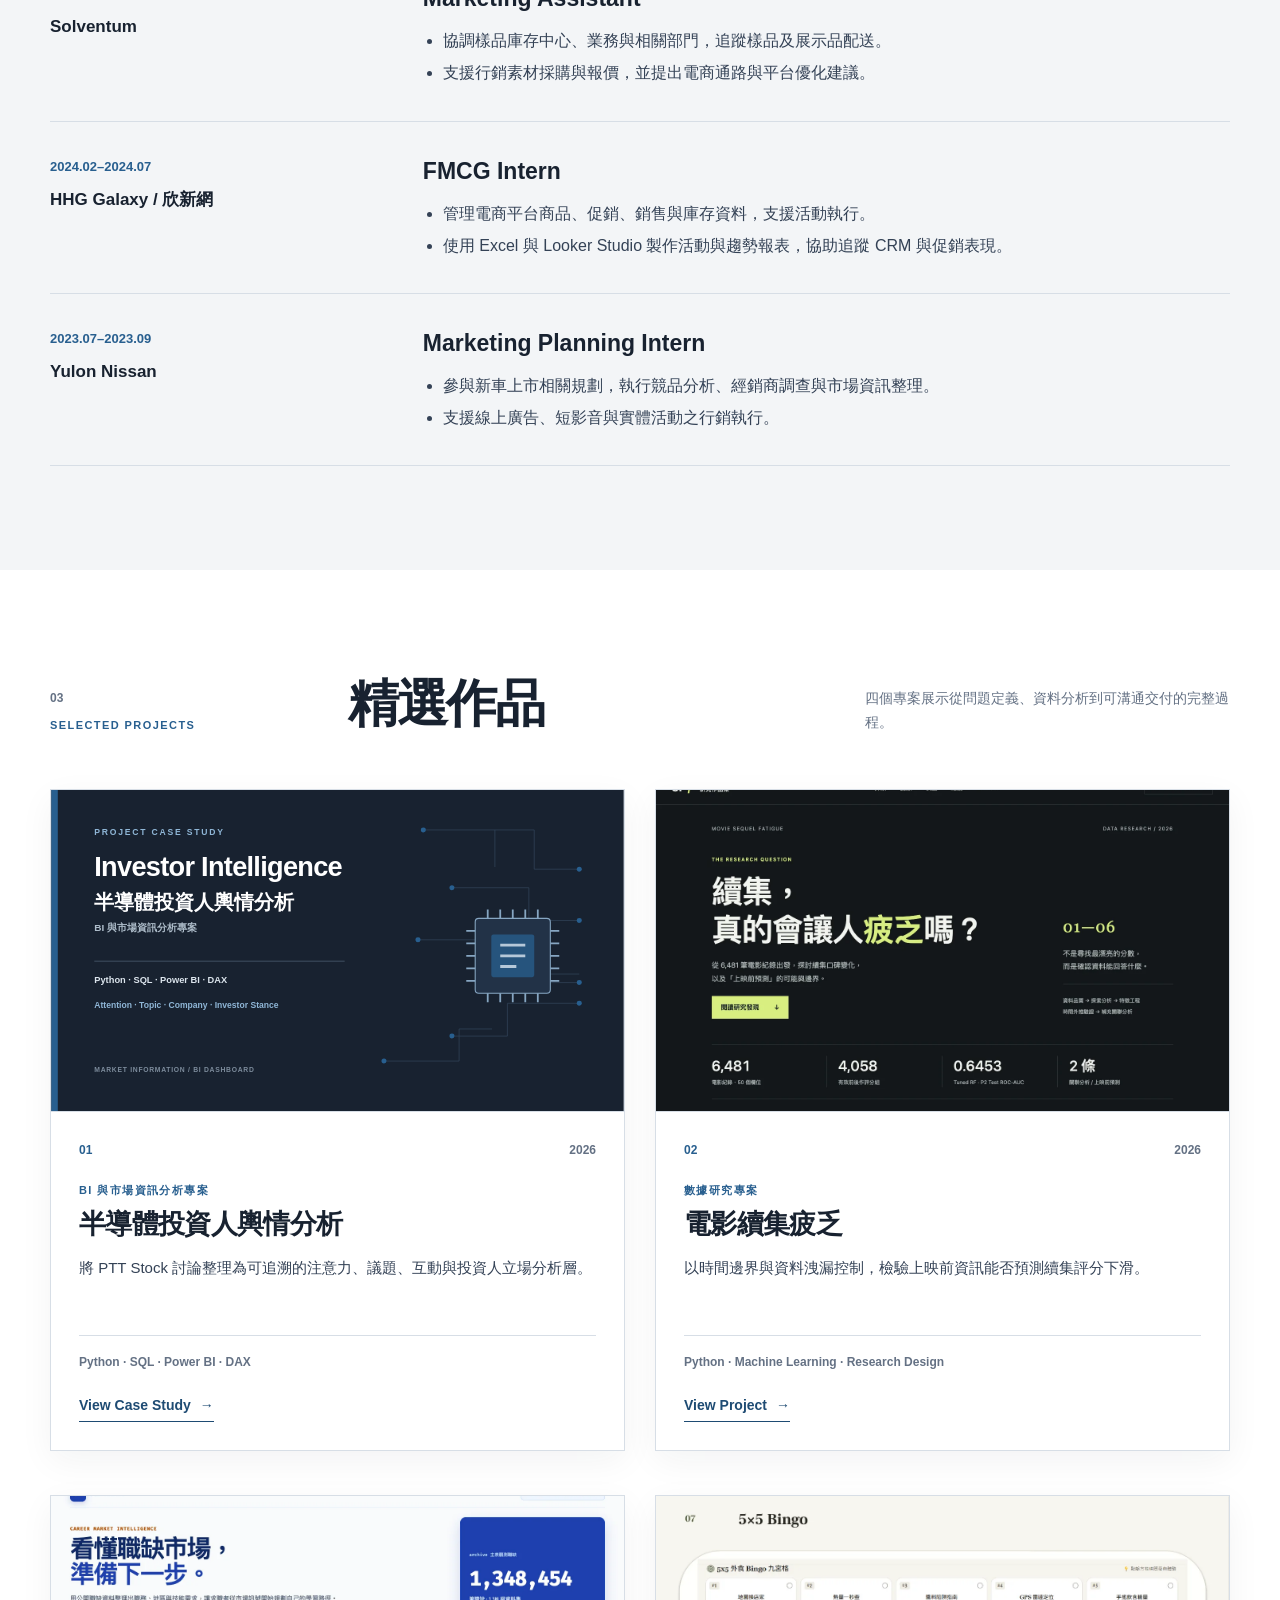
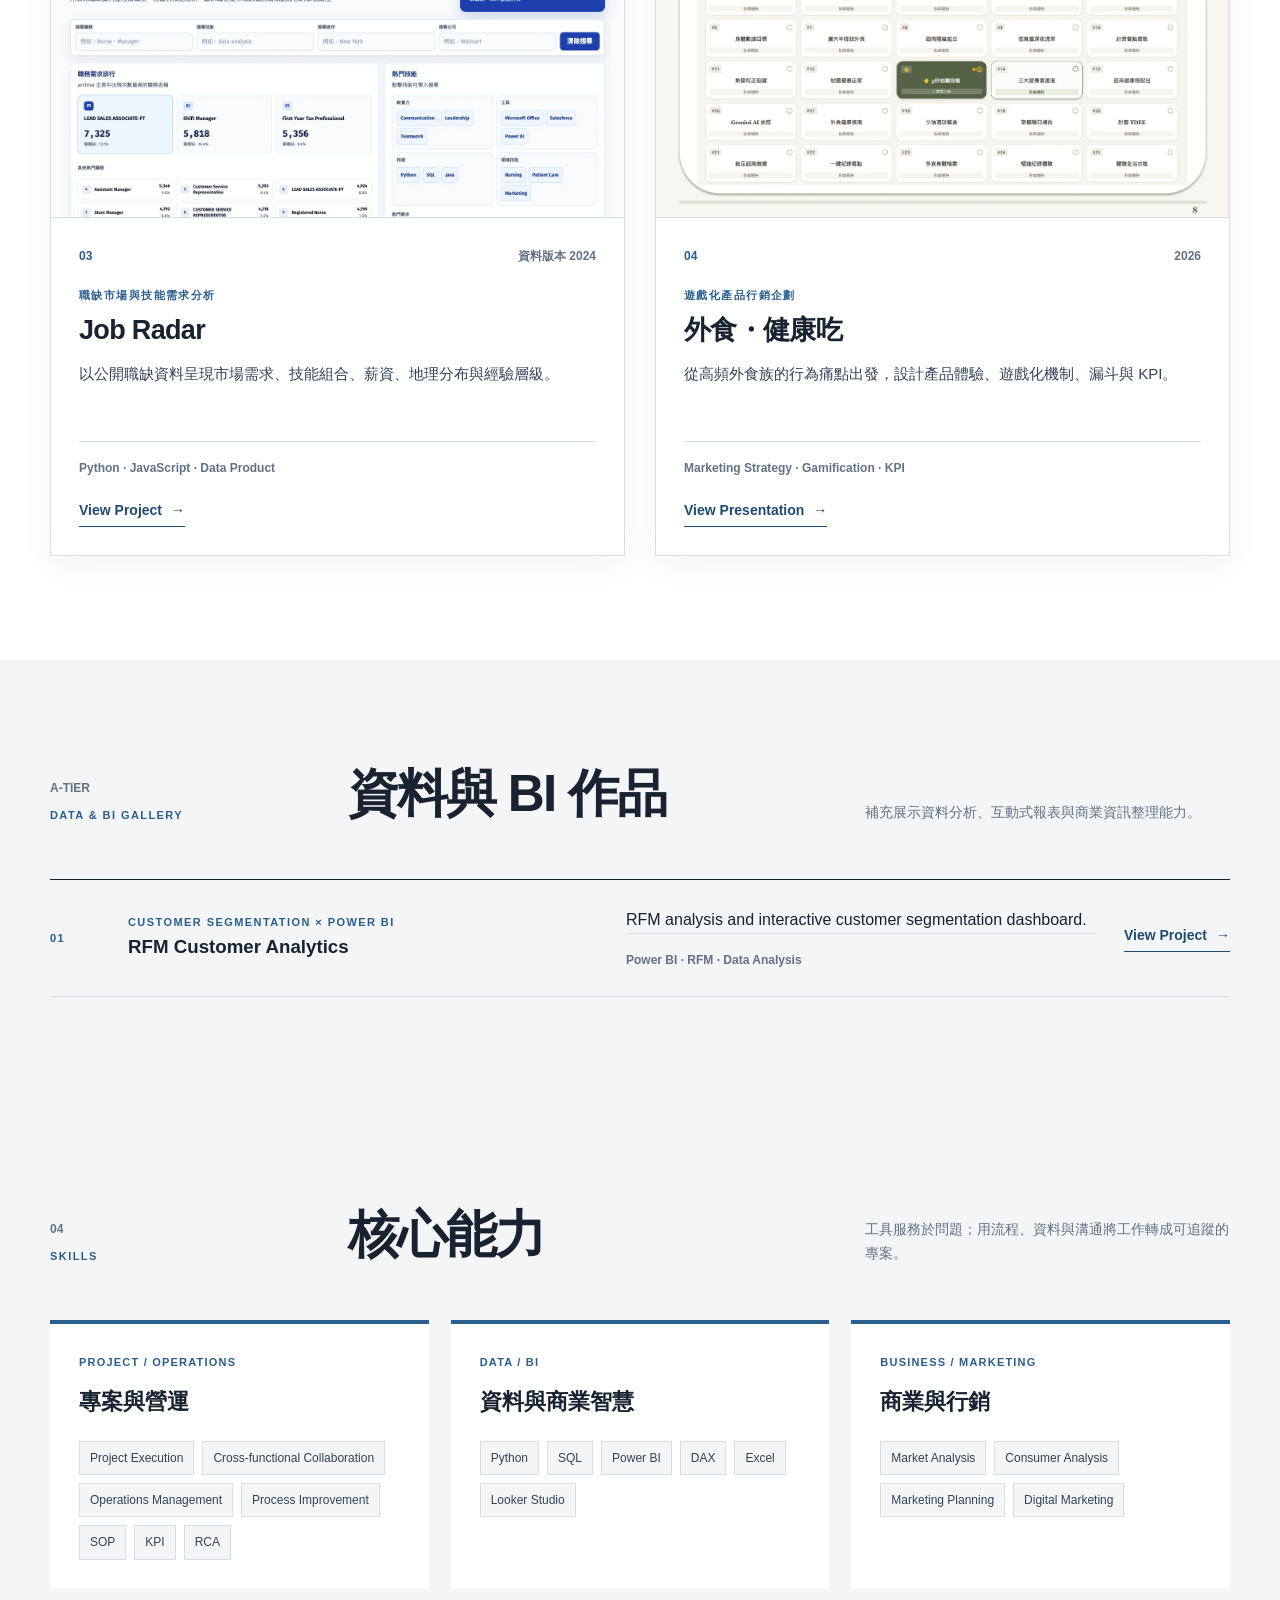
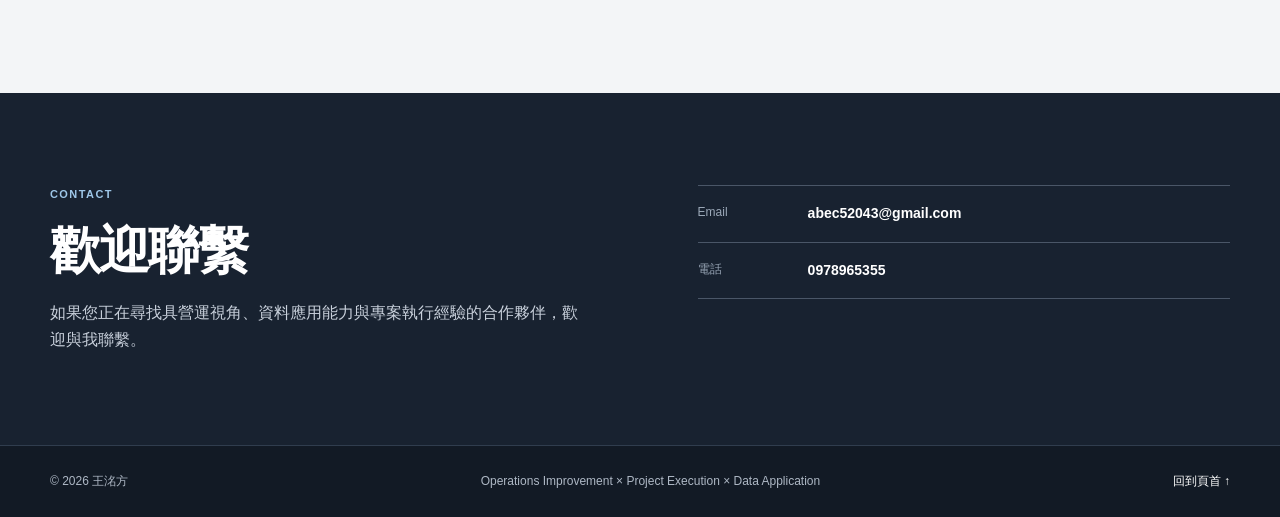
==== commit 864048b3: "feat: expand portfolio case studies" ====
--- a/index.html
+++ b/index.html
@@ -207,6 +207,34 @@
       </div>
     </section>
 
+    <section class="home-section" id="data-bi-gallery" aria-labelledby="data-bi-title">
+      <div class="container">
+        <header class="section-heading-inline">
+          <div>
+            <p class="section-index">A-TIER</p>
+            <p class="section-label">Data &amp; BI Gallery</p>
+          </div>
+          <h2 id="data-bi-title">資料與 BI 作品</h2>
+          <p>補充展示資料分析、互動式報表與商業資訊整理能力。</p>
+        </header>
+
+        <div class="gallery-list">
+          <article class="gallery-item">
+            <p class="gallery-tag">01</p>
+            <div>
+              <p class="project-type">Customer Segmentation × Power BI</p>
+              <h3>RFM Customer Analytics</h3>
+            </div>
+            <div>
+              <p>RFM analysis and interactive customer segmentation dashboard.</p>
+              <p class="project-tools">Power BI · RFM · Data Analysis</p>
+            </div>
+            <a class="gallery-link" href="projects/rfm-customer-analytics.html">View Project <span aria-hidden="true">→</span></a>
+          </article>
+        </div>
+      </div>
+    </section>
+
     <section class="home-section" id="skills" aria-labelledby="skills-title">
       <div class="container">
         <header class="section-heading-inline">
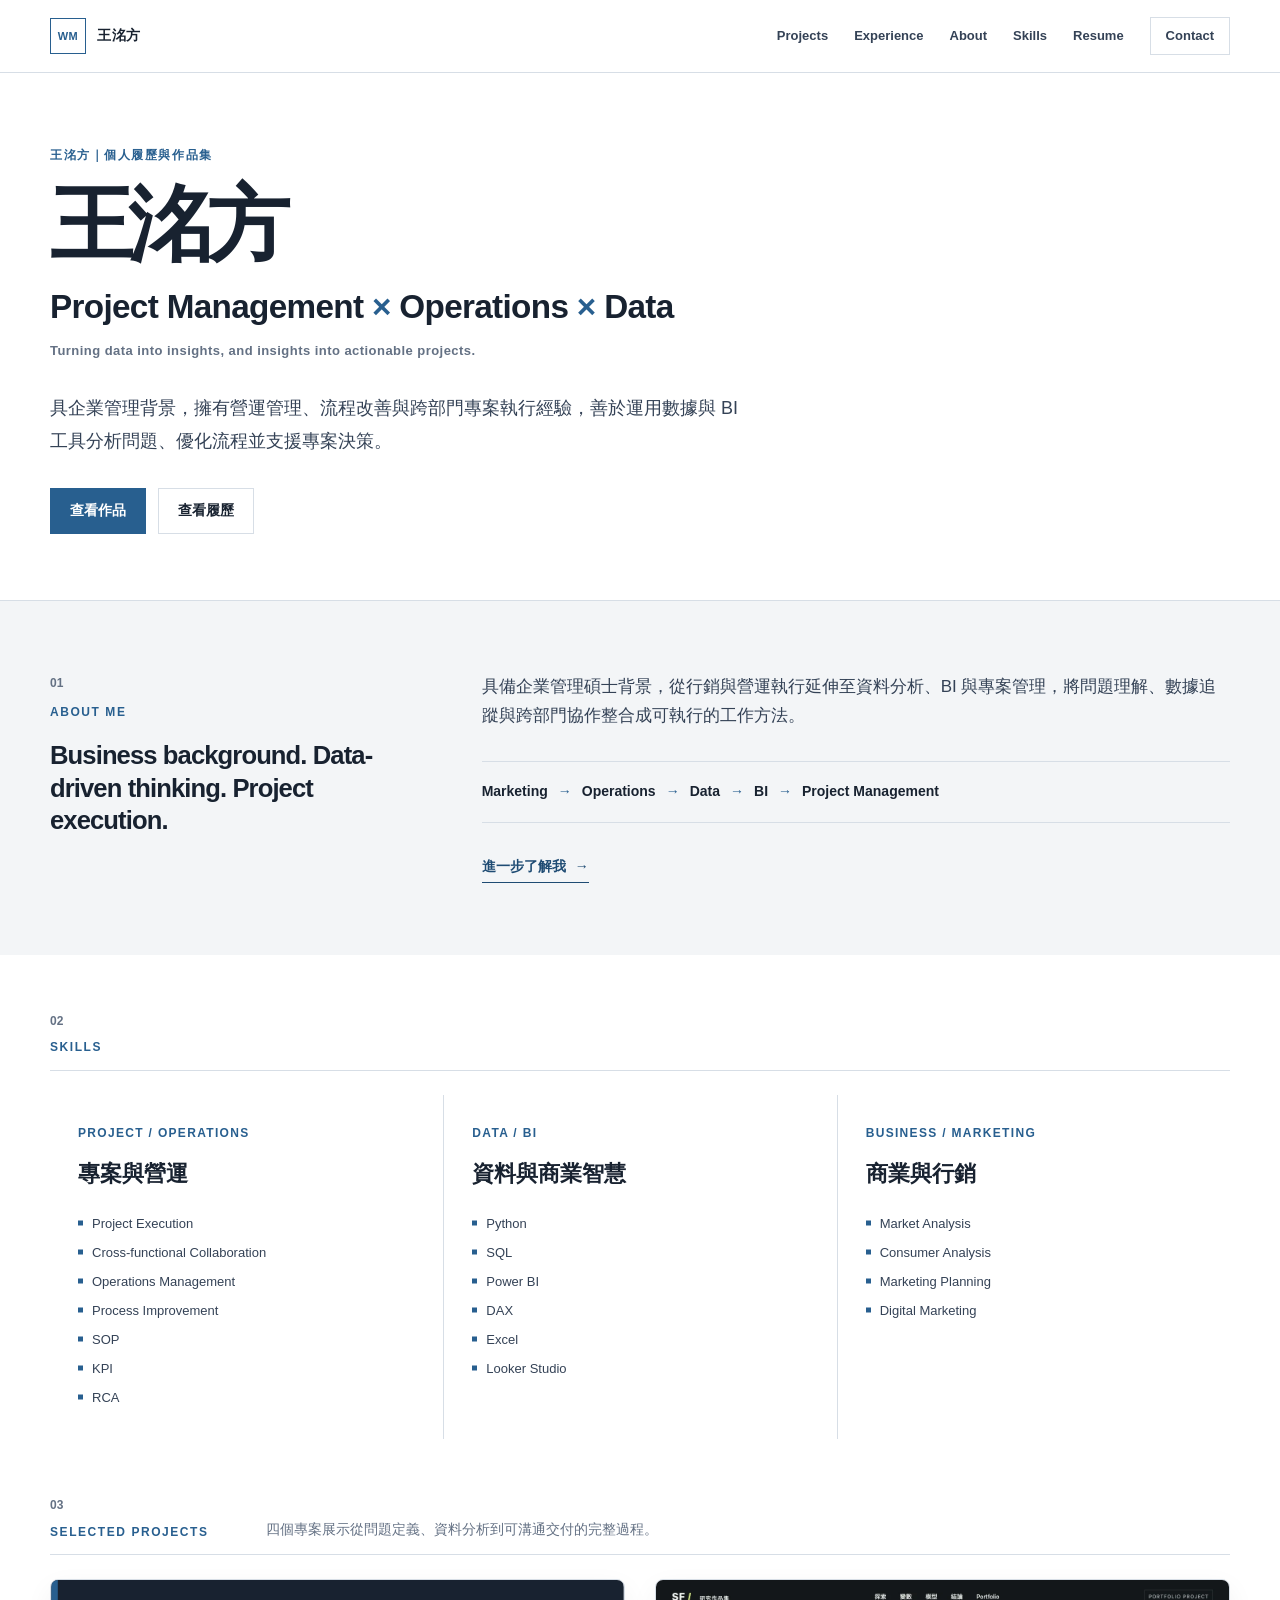
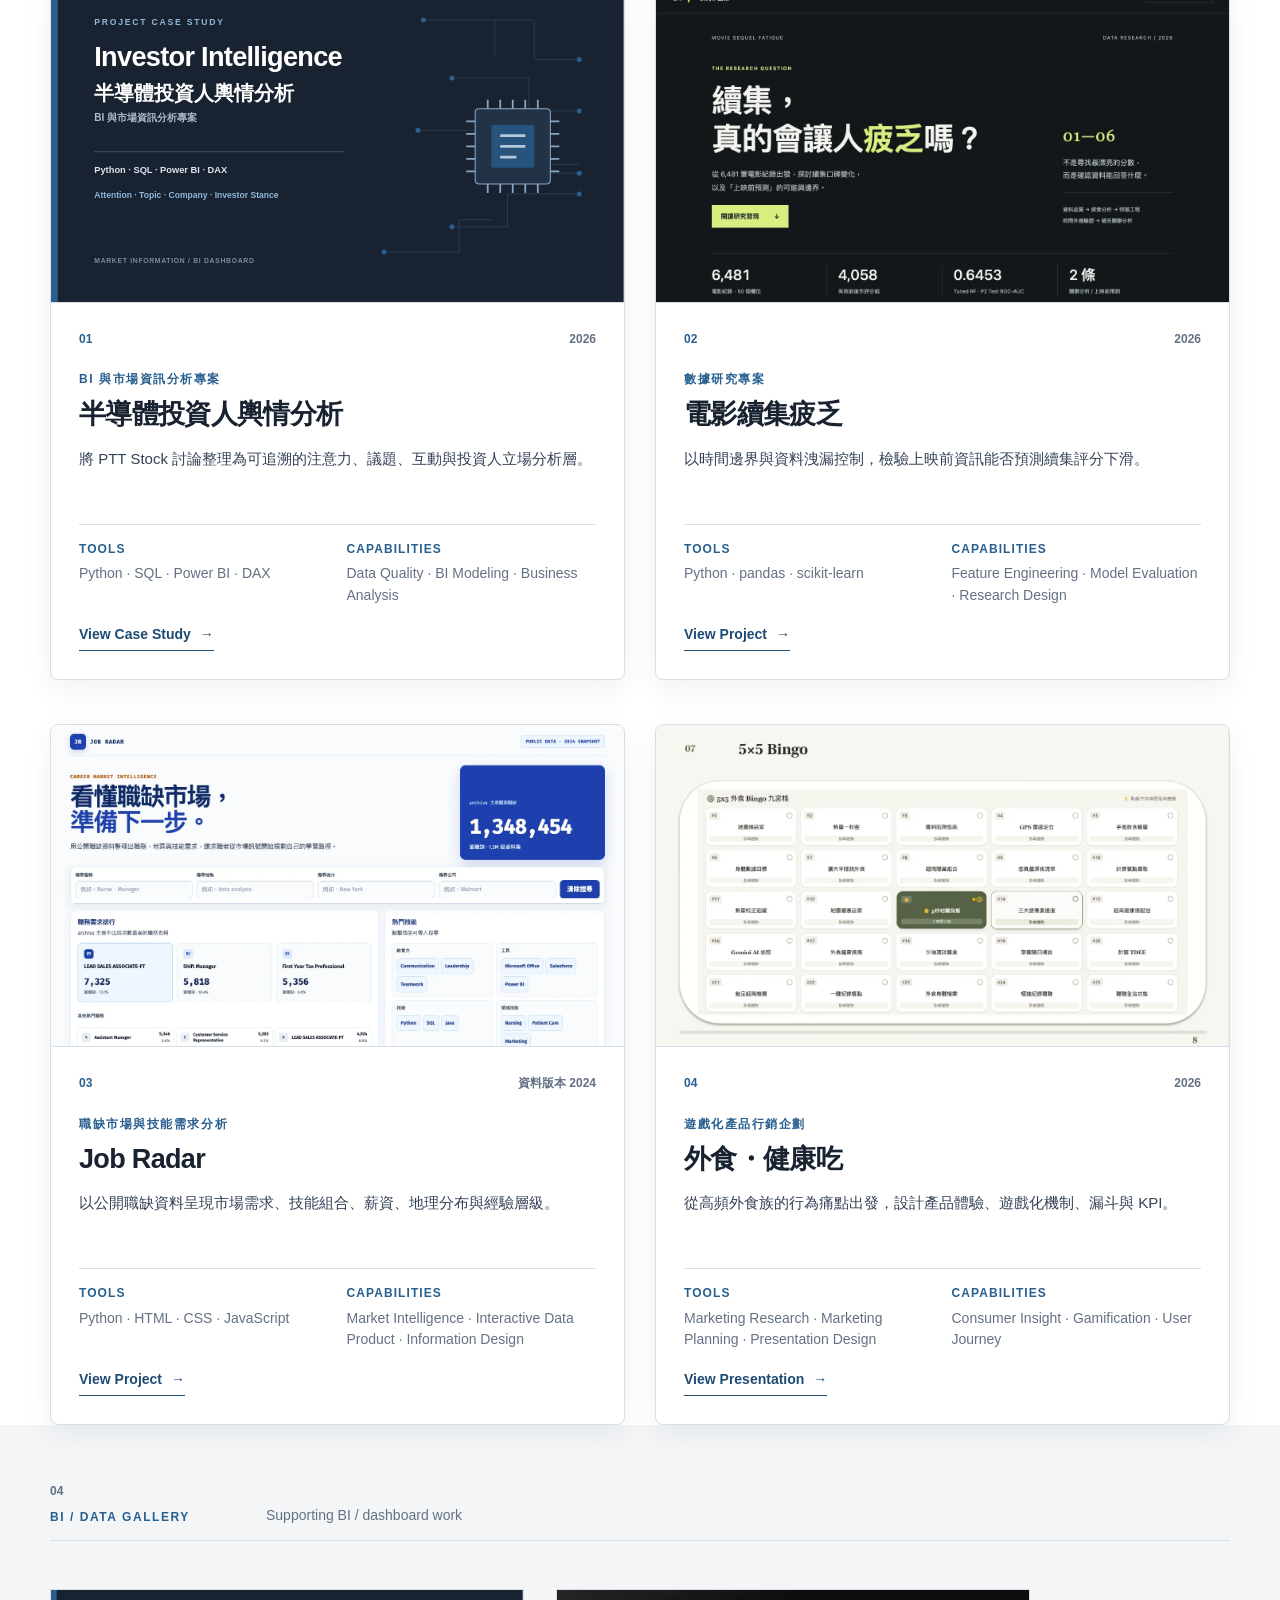
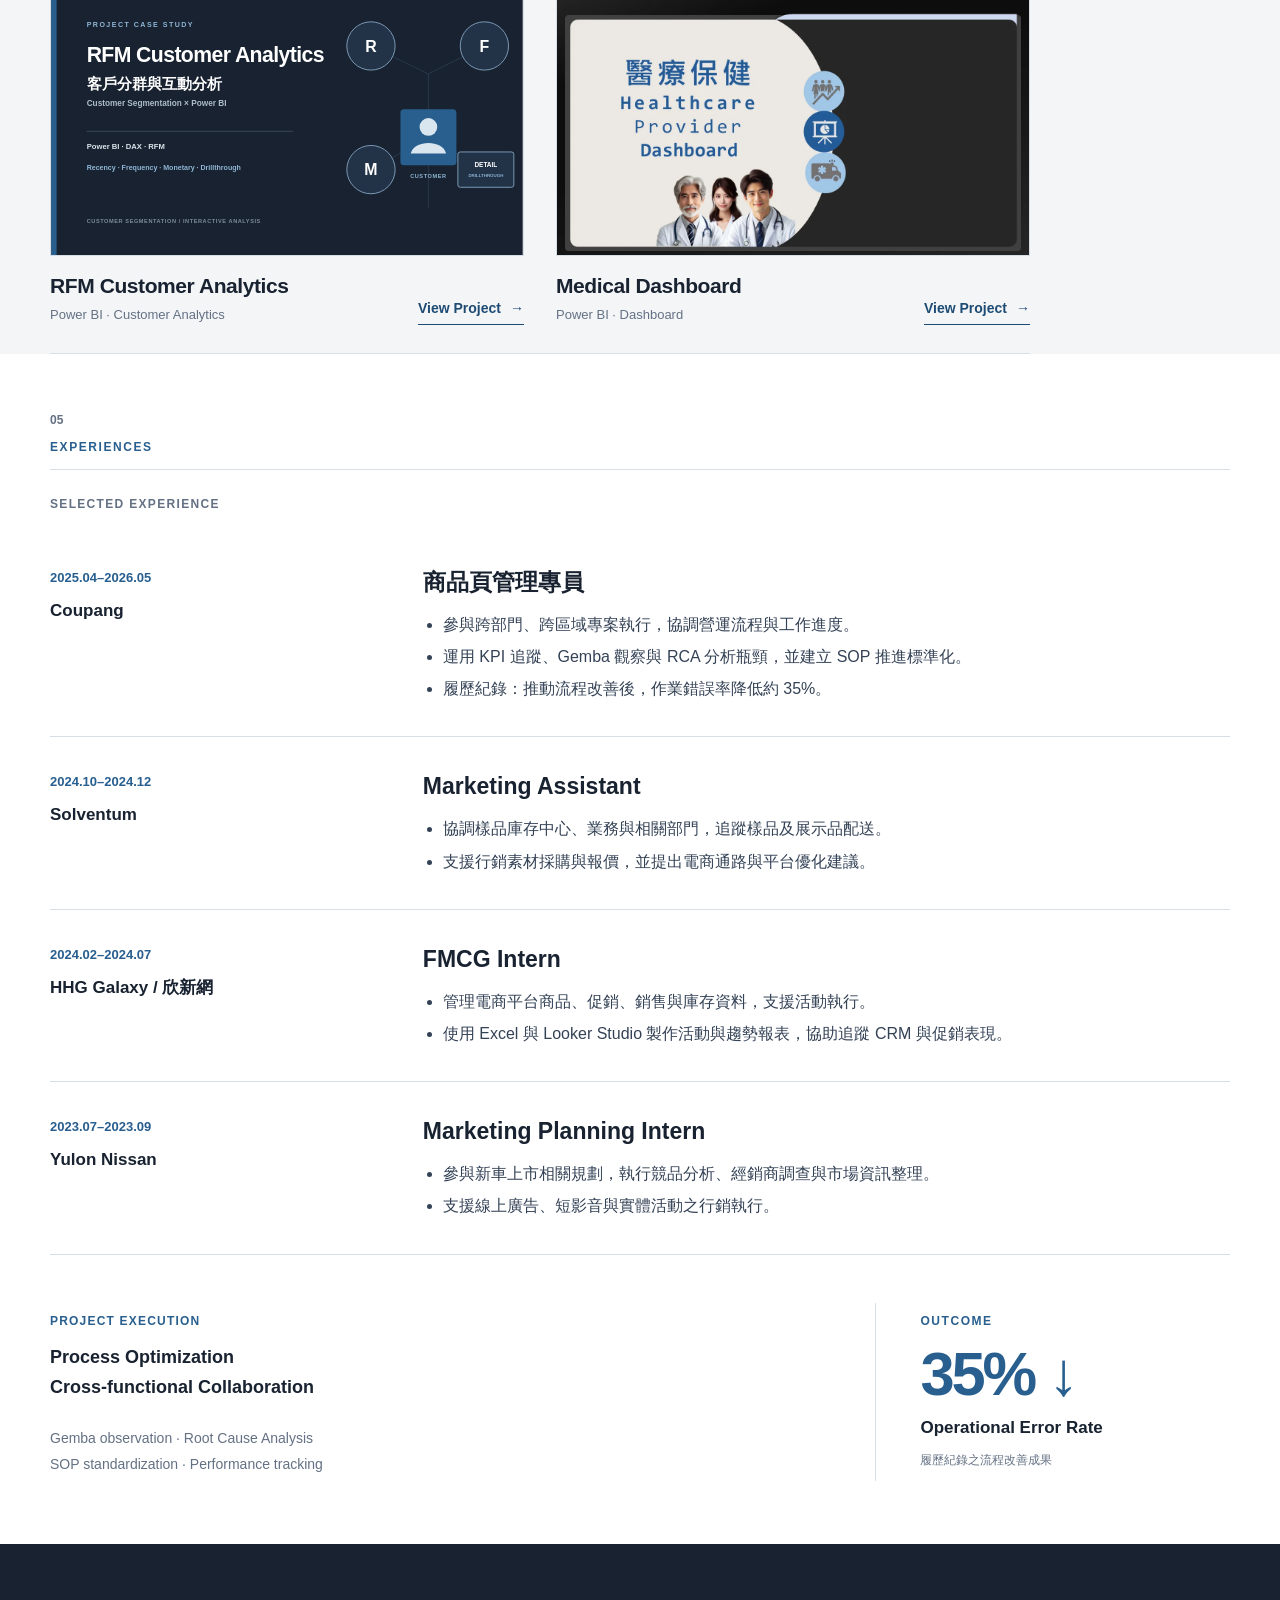
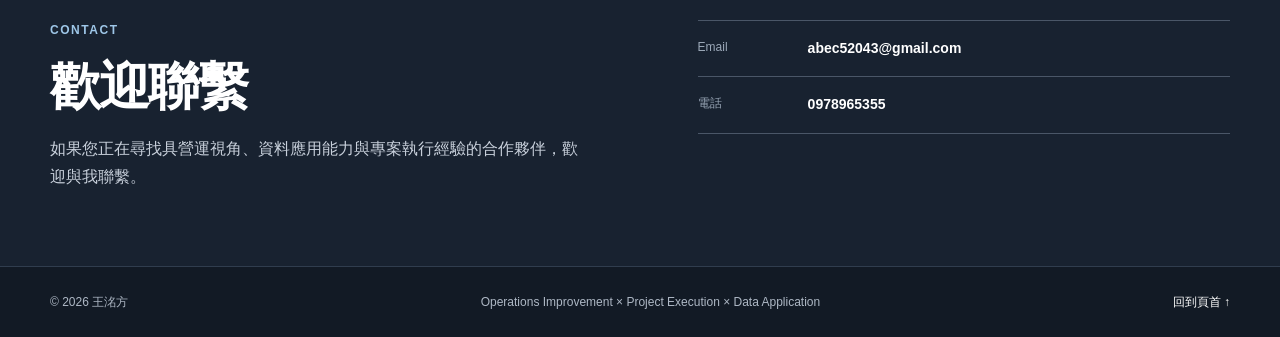
==== commit 7d221b33: "feat: refine portfolio presentation and resume" ====
--- a/index.html
+++ b/index.html
@@ -27,9 +27,9 @@
       </a>
       <button class="menu-button" type="button" aria-label="開啟導覽選單" aria-expanded="false" aria-controls="site-navigation" data-menu-button><span></span></button>
       <nav class="site-nav" id="site-navigation" aria-label="主要導覽" data-site-nav data-open="false">
+        <a href="#projects">Projects</a>
+        <a href="#experience">Experience</a>
         <a href="#about">About</a>
-        <a href="#experience">Experience</a>
-        <a href="#projects">Projects</a>
         <a href="#skills">Skills</a>
         <a href="resume.html">Resume</a>
         <a class="nav-contact" href="#contact">Contact</a>
@@ -43,207 +43,45 @@
         <div class="career-hero-copy">
           <p class="eyebrow">王洺方｜個人履歷與作品集</p>
           <h1 id="hero-title">王洺方</h1>
-          <p class="career-position">營運改善 <span aria-hidden="true">×</span> 專案執行 <span aria-hidden="true">×</span> 資料應用</p>
-          <p class="career-position-en">Operations Improvement × Project Execution × Data Application</p>
-          <p class="hero-summary">具企業管理背景，擁有營運管理、流程改善與專案執行經驗，並運用 Python、SQL、Power BI 等工具協助分析問題與推動專案。</p>
+          <p class="career-position">Project Management <span aria-hidden="true">×</span> Operations <span aria-hidden="true">×</span> Data</p>
+          <p class="career-position-en">Turning data into insights, and insights into actionable projects.</p>
+          <p class="hero-summary">具企業管理背景，擁有營運管理、流程改善與跨部門專案執行經驗，善於運用數據與 BI 工具分析問題、優化流程並支援專案決策。</p>
           <div class="hero-actions">
             <a class="button button-primary" href="#projects">查看作品</a>
             <a class="button button-secondary" href="resume.html">查看履歷</a>
           </div>
         </div>
-        <aside class="career-focus" aria-label="專業核心">
-          <p class="focus-label">PROFESSIONAL FOCUS</p>
-          <p class="focus-statement">從現場問題與流程瓶頸出發，用結構化分析、跨部門協作與資料追蹤，把改善方案變成可執行的專案。</p>
-          <ul class="focus-list">
-            <li>Operations &amp; Process Improvement</li>
-            <li>Cross-functional Project Execution</li>
-            <li>Business Intelligence &amp; Data Application</li>
-          </ul>
-        </aside>
-      </div>
-    </section>
-
-    <section class="home-section section-white" id="about" aria-labelledby="about-title">
+      </div>
+    </section>
+
+    <section class="home-section" id="about" aria-labelledby="about-title">
       <div class="container home-section-grid">
         <header class="home-section-heading">
           <p class="section-index">01</p>
           <p class="section-label">About Me</p>
-          <h2 id="about-title">把問題看清楚，把專案往前推進。</h2>
+          <h2 id="about-title">Business background. Data-driven thinking. Project execution.</h2>
         </header>
         <div class="about-text">
-          <p>具備企業管理碩士背景，擁有營運管理、流程改善與專案執行經驗。</p>
-          <p>過去工作中曾參與跨部門專案推進、KPI 追蹤及作業流程優化，透過現場觀察、問題分析與數據追蹤，協助改善營運流程並降低作業錯誤。</p>
-          <p>近年進一步培養 Python、SQL、Power BI 等資料應用能力，並透過市場分析、BI 儀表板、數據研究及產品行銷等專案，將資料整理與分析結果應用於問題理解與專案規劃。</p>
+          <p>具備企業管理碩士背景，從行銷與營運執行延伸至資料分析、BI 與專案管理，將問題理解、數據追蹤與跨部門協作整合成可執行的工作方法。</p>
+          <ol class="career-path" aria-label="職涯能力發展路徑">
+            <li>Marketing</li>
+            <li>Operations</li>
+            <li>Data</li>
+            <li>BI</li>
+            <li>Project Management</li>
+          </ol>
           <a class="text-link" href="about.html">進一步了解我 <span aria-hidden="true">→</span></a>
         </div>
       </div>
     </section>
 
-    <section class="home-section" id="experience" aria-labelledby="experience-title">
+    <section class="home-section" id="skills" aria-labelledby="skills-title">
       <div class="container">
         <header class="section-heading-inline">
           <div>
             <p class="section-index">02</p>
-            <p class="section-label">Work Experience</p>
-          </div>
-          <h2 id="experience-title">工作經歷</h2>
-          <p>從行銷與電商執行，逐步延伸至營運改善、流程標準化與跨部門專案。</p>
-        </header>
-
-        <div class="experience-table">
-          <article class="experience-card">
-            <div class="experience-meta"><time datetime="2025-04">2025.04–2026.05</time><span>Coupang</span></div>
-            <div class="experience-body">
-              <h3>商品頁管理專員</h3>
-              <ul>
-                <li>參與跨部門、跨區域專案執行，協調營運流程與工作進度。</li>
-                <li>運用 KPI 追蹤、Gemba 觀察與 RCA 分析瓶頸，並建立 SOP 推進標準化。</li>
-                <li>履歷紀錄：推動流程改善後，作業錯誤率降低約 35%。</li>
-              </ul>
-            </div>
-          </article>
-          <article class="experience-card">
-            <div class="experience-meta"><time datetime="2024-10">2024.10–2024.12</time><span>Solventum</span></div>
-            <div class="experience-body">
-              <h3>Marketing Assistant</h3>
-              <ul>
-                <li>協調樣品庫存中心、業務與相關部門，追蹤樣品及展示品配送。</li>
-                <li>支援行銷素材採購與報價，並提出電商通路與平台優化建議。</li>
-              </ul>
-            </div>
-          </article>
-          <article class="experience-card">
-            <div class="experience-meta"><time datetime="2024-02">2024.02–2024.07</time><span>HHG Galaxy / 欣新網</span></div>
-            <div class="experience-body">
-              <h3>FMCG Intern</h3>
-              <ul>
-                <li>管理電商平台商品、促銷、銷售與庫存資料，支援活動執行。</li>
-                <li>使用 Excel 與 Looker Studio 製作活動與趨勢報表，協助追蹤 CRM 與促銷表現。</li>
-              </ul>
-            </div>
-          </article>
-          <article class="experience-card">
-            <div class="experience-meta"><time datetime="2023-07">2023.07–2023.09</time><span>Yulon Nissan</span></div>
-            <div class="experience-body">
-              <h3>Marketing Planning Intern</h3>
-              <ul>
-                <li>參與新車上市相關規劃，執行競品分析、經銷商調查與市場資訊整理。</li>
-                <li>支援線上廣告、短影音與實體活動之行銷執行。</li>
-              </ul>
-            </div>
-          </article>
-        </div>
-      </div>
-    </section>
-
-    <section class="home-section section-white" id="projects" aria-labelledby="projects-title">
-      <div class="container">
-        <header class="section-heading-inline">
-          <div>
-            <p class="section-index">03</p>
-            <p class="section-label">Selected Projects</p>
-          </div>
-          <h2 id="projects-title">精選作品</h2>
-          <p>四個專案展示從問題定義、資料分析到可溝通交付的完整過程。</p>
-        </header>
-
-        <div class="project-grid">
-          <article class="portfolio-card">
-            <a class="project-image" href="projects/investor-intelligence.html" aria-label="查看半導體投資人輿情分析專案">
-              <img src="assets/images/projects/investor-intelligence-cover.svg" alt="Investor Intelligence 半導體投資人輿情分析專案成果封面" width="1600" height="900" loading="lazy">
-            </a>
-            <div class="project-card-body">
-              <div class="project-card-top"><span>01</span><time datetime="2026">2026</time></div>
-              <p class="project-type">BI 與市場資訊分析專案</p>
-              <h3>半導體投資人輿情分析</h3>
-              <p>將 PTT Stock 討論整理為可追溯的注意力、議題、互動與投資人立場分析層。</p>
-              <p class="project-tools">Python · SQL · Power BI · DAX</p>
-              <a class="text-link" href="projects/investor-intelligence.html">View Case Study <span aria-hidden="true">→</span></a>
-            </div>
-          </article>
-
-          <article class="portfolio-card">
-            <a class="project-image" href="projects/movie-sequel-fatigue/index.html" aria-label="查看電影續集疲乏數據研究">
-              <img src="assets/images/projects/movie-sequel-fatigue.webp" alt="電影續集疲乏數據研究頁畫面" width="1440" height="900" loading="lazy">
-            </a>
-            <div class="project-card-body">
-              <div class="project-card-top"><span>02</span><time datetime="2026">2026</time></div>
-              <p class="project-type">數據研究專案</p>
-              <h3>電影續集疲乏</h3>
-              <p>以時間邊界與資料洩漏控制，檢驗上映前資訊能否預測續集評分下滑。</p>
-              <p class="project-tools">Python · Machine Learning · Research Design</p>
-              <a class="text-link" href="projects/movie-sequel-fatigue/index.html">View Project <span aria-hidden="true">→</span></a>
-            </div>
-          </article>
-
-          <article class="portfolio-card">
-            <a class="project-image" href="projects/job-radar.html" aria-label="查看 Job Radar 職缺市場分析專案">
-              <img src="assets/images/projects/job-radar.webp" alt="Job Radar 職缺市場互動分析畫面" width="1440" height="900" loading="lazy">
-            </a>
-            <div class="project-card-body">
-              <div class="project-card-top"><span>03</span><time datetime="2024">資料版本 2024</time></div>
-              <p class="project-type">職缺市場與技能需求分析</p>
-              <h3>Job Radar</h3>
-              <p>以公開職缺資料呈現市場需求、技能組合、薪資、地理分布與經驗層級。</p>
-              <p class="project-tools">Python · JavaScript · Data Product</p>
-              <a class="text-link" href="projects/job-radar.html">View Project <span aria-hidden="true">→</span></a>
-            </div>
-          </article>
-
-          <article class="portfolio-card">
-            <a class="project-image" href="projects/healthy-eating.html" aria-label="查看外食健康吃行銷企劃專案">
-              <img src="assets/images/projects/healthy-eating.webp" alt="外食健康吃遊戲化產品行銷企劃畫面" width="1334" height="750" loading="lazy">
-            </a>
-            <div class="project-card-body">
-              <div class="project-card-top"><span>04</span><time datetime="2026">2026</time></div>
-              <p class="project-type">遊戲化產品行銷企劃</p>
-              <h3>外食・健康吃</h3>
-              <p>從高頻外食族的行為痛點出發，設計產品體驗、遊戲化機制、漏斗與 KPI。</p>
-              <p class="project-tools">Marketing Strategy · Gamification · KPI</p>
-              <a class="text-link" href="https://view.officeapps.live.com/op/view.aspx?src=https%3A%2F%2Fminnggy.github.io%2Fassets%2Fpresentations%2Fhealthy-eating-presentation.pptx" target="_blank" rel="noopener noreferrer">View Presentation <span aria-hidden="true">→</span></a>
-            </div>
-          </article>
-        </div>
-      </div>
-    </section>
-
-    <section class="home-section" id="data-bi-gallery" aria-labelledby="data-bi-title">
-      <div class="container">
-        <header class="section-heading-inline">
-          <div>
-            <p class="section-index">A-TIER</p>
-            <p class="section-label">Data &amp; BI Gallery</p>
-          </div>
-          <h2 id="data-bi-title">資料與 BI 作品</h2>
-          <p>補充展示資料分析、互動式報表與商業資訊整理能力。</p>
-        </header>
-
-        <div class="gallery-list">
-          <article class="gallery-item">
-            <p class="gallery-tag">01</p>
-            <div>
-              <p class="project-type">Customer Segmentation × Power BI</p>
-              <h3>RFM Customer Analytics</h3>
-            </div>
-            <div>
-              <p>RFM analysis and interactive customer segmentation dashboard.</p>
-              <p class="project-tools">Power BI · RFM · Data Analysis</p>
-            </div>
-            <a class="gallery-link" href="projects/rfm-customer-analytics.html">View Project <span aria-hidden="true">→</span></a>
-          </article>
-        </div>
-      </div>
-    </section>
-
-    <section class="home-section" id="skills" aria-labelledby="skills-title">
-      <div class="container">
-        <header class="section-heading-inline">
-          <div>
-            <p class="section-index">04</p>
-            <p class="section-label">Skills</p>
-          </div>
-          <h2 id="skills-title">核心能力</h2>
-          <p>工具服務於問題；用流程、資料與溝通將工作轉成可追蹤的專案。</p>
+            <h2 class="section-label" id="skills-title">Skills</h2>
+          </div>
         </header>
         <div class="skills-grid">
           <article class="skills-panel">
@@ -261,6 +99,160 @@
             <h3>商業與行銷</h3>
             <ul><li>Market Analysis</li><li>Consumer Analysis</li><li>Marketing Planning</li><li>Digital Marketing</li></ul>
           </article>
+        </div>
+      </div>
+    </section>
+
+    <section class="home-section section-white" id="projects" aria-labelledby="projects-title">
+      <div class="container">
+        <header class="section-heading-inline">
+          <div>
+            <p class="section-index">03</p>
+            <h2 class="section-label" id="projects-title">Selected Projects</h2>
+          </div>
+          <p>四個專案展示從問題定義、資料分析到可溝通交付的完整過程。</p>
+        </header>
+
+        <div class="project-grid">
+          <article class="portfolio-card">
+            <a class="project-image" href="projects/investor-intelligence.html" aria-label="查看半導體投資人輿情分析專案">
+              <img src="assets/images/projects/investor-intelligence-cover.svg" alt="Investor Intelligence 半導體投資人輿情分析專案成果封面" width="1600" height="900" loading="lazy">
+            </a>
+            <div class="project-card-body">
+              <div class="project-card-top"><span>01</span><time datetime="2026">2026</time></div>
+              <p class="project-type">BI 與市場資訊分析專案</p>
+              <h3>半導體投資人輿情分析</h3>
+              <p>將 PTT Stock 討論整理為可追溯的注意力、議題、互動與投資人立場分析層。</p>
+              <dl class="project-card-meta"><div><dt>Tools</dt><dd>Python · SQL · Power BI · DAX</dd></div><div><dt>Capabilities</dt><dd>Data Quality · BI Modeling · Business Analysis</dd></div></dl>
+              <a class="text-link" href="projects/investor-intelligence.html">View Case Study <span aria-hidden="true">→</span></a>
+            </div>
+          </article>
+
+          <article class="portfolio-card">
+            <a class="project-image" href="projects/movie-sequel-fatigue/index.html" aria-label="查看電影續集疲乏數據研究">
+              <img src="assets/images/projects/movie-sequel-fatigue.webp" alt="電影續集疲乏數據研究頁畫面" width="1440" height="900" loading="lazy">
+            </a>
+            <div class="project-card-body">
+              <div class="project-card-top"><span>02</span><time datetime="2026">2026</time></div>
+              <p class="project-type">數據研究專案</p>
+              <h3>電影續集疲乏</h3>
+              <p>以時間邊界與資料洩漏控制，檢驗上映前資訊能否預測續集評分下滑。</p>
+              <dl class="project-card-meta"><div><dt>Tools</dt><dd>Python · pandas · scikit-learn</dd></div><div><dt>Capabilities</dt><dd>Feature Engineering · Model Evaluation · Research Design</dd></div></dl>
+              <a class="text-link" href="projects/movie-sequel-fatigue/index.html">View Project <span aria-hidden="true">→</span></a>
+            </div>
+          </article>
+
+          <article class="portfolio-card">
+            <a class="project-image" href="projects/job-radar.html" aria-label="查看 Job Radar 職缺市場分析專案">
+              <img src="assets/images/projects/job-radar.webp" alt="Job Radar 職缺市場互動分析畫面" width="1440" height="900" loading="lazy">
+            </a>
+            <div class="project-card-body">
+              <div class="project-card-top"><span>03</span><time datetime="2024">資料版本 2024</time></div>
+              <p class="project-type">職缺市場與技能需求分析</p>
+              <h3>Job Radar</h3>
+              <p>以公開職缺資料呈現市場需求、技能組合、薪資、地理分布與經驗層級。</p>
+              <dl class="project-card-meta"><div><dt>Tools</dt><dd>Python · HTML · CSS · JavaScript</dd></div><div><dt>Capabilities</dt><dd>Market Intelligence · Interactive Data Product · Information Design</dd></div></dl>
+              <a class="text-link" href="projects/job-radar.html">View Project <span aria-hidden="true">→</span></a>
+            </div>
+          </article>
+
+          <article class="portfolio-card">
+            <a class="project-image" href="projects/healthy-eating.html" aria-label="查看外食健康吃行銷企劃專案">
+              <img src="assets/images/projects/healthy-eating.webp" alt="外食健康吃遊戲化產品行銷企劃畫面" width="1334" height="750" loading="lazy">
+            </a>
+            <div class="project-card-body">
+              <div class="project-card-top"><span>04</span><time datetime="2026">2026</time></div>
+              <p class="project-type">遊戲化產品行銷企劃</p>
+              <h3>外食・健康吃</h3>
+              <p>從高頻外食族的行為痛點出發，設計產品體驗、遊戲化機制、漏斗與 KPI。</p>
+              <dl class="project-card-meta"><div><dt>Tools</dt><dd>Marketing Research · Marketing Planning · Presentation Design</dd></div><div><dt>Capabilities</dt><dd>Consumer Insight · Gamification · User Journey</dd></div></dl>
+              <a class="text-link" href="https://view.officeapps.live.com/op/view.aspx?src=https%3A%2F%2Fminnggy.github.io%2Fassets%2Fpresentations%2Fhealthy-eating-presentation.pptx" target="_blank" rel="noopener noreferrer">View Presentation <span aria-hidden="true">→</span></a>
+            </div>
+          </article>
+        </div>
+      </div>
+    </section>
+
+    <section class="home-section" id="data-bi-gallery" aria-labelledby="data-bi-title">
+      <div class="container">
+        <header class="section-heading-inline">
+          <div>
+            <p class="section-index">04</p>
+            <h2 class="section-label" id="data-bi-title">BI / DATA GALLERY</h2>
+          </div>
+          <p>Supporting BI / dashboard work</p>
+        </header>
+
+        <div class="gallery-grid">
+          <article class="gallery-item">
+            <a class="gallery-image" href="projects/rfm-customer-analytics.html" aria-label="查看 RFM Customer Analytics">
+              <img src="assets/images/projects/rfm-customer-analytics-cover.svg" alt="RFM Customer Analytics 客戶分群與 Power BI 專案成果封面" width="1600" height="900" loading="lazy">
+            </a>
+            <div class="gallery-item-body">
+              <h3>RFM Customer Analytics</h3>
+              <p class="gallery-meta">Power BI · Customer Analytics</p>
+              <a class="gallery-link" href="projects/rfm-customer-analytics.html">View Project <span aria-hidden="true">→</span></a>
+            </div>
+          </article>
+          <article class="gallery-item">
+            <a class="gallery-image" href="projects/medical-dashboard.html" aria-label="查看 Medical Dashboard">
+              <img src="assets/images/projects/medical-dashboard.webp" alt="Medical Dashboard PBIX 實際首頁畫面" width="1280" height="720" loading="lazy">
+            </a>
+            <div class="gallery-item-body">
+              <h3>Medical Dashboard</h3>
+              <p class="gallery-meta">Power BI · Dashboard</p>
+              <a class="gallery-link" href="projects/medical-dashboard.html">View Project <span aria-hidden="true">→</span></a>
+            </div>
+          </article>
+        </div>
+      </div>
+    </section>
+
+    <section class="home-section section-white" id="experience" aria-labelledby="experience-title">
+      <div class="container">
+        <header class="section-heading-inline">
+          <div>
+            <p class="section-index">05</p>
+            <h2 class="section-label" id="experience-title">Experiences</h2>
+          </div>
+        </header>
+
+        <h3 class="pm-experience-title">Selected Experience</h3>
+
+        <div class="experience-table">
+          <article class="experience-card">
+            <div class="experience-meta"><time datetime="2025-04">2025.04–2026.05</time><span>Coupang</span></div>
+            <div class="experience-body"><h3>商品頁管理專員</h3><ul><li>參與跨部門、跨區域專案執行，協調營運流程與工作進度。</li><li>運用 KPI 追蹤、Gemba 觀察與 RCA 分析瓶頸，並建立 SOP 推進標準化。</li><li>履歷紀錄：推動流程改善後，作業錯誤率降低約 35%。</li></ul></div>
+          </article>
+          <article class="experience-card">
+            <div class="experience-meta"><time datetime="2024-10">2024.10–2024.12</time><span>Solventum</span></div>
+            <div class="experience-body"><h3>Marketing Assistant</h3><ul><li>協調樣品庫存中心、業務與相關部門，追蹤樣品及展示品配送。</li><li>支援行銷素材採購與報價，並提出電商通路與平台優化建議。</li></ul></div>
+          </article>
+          <article class="experience-card">
+            <div class="experience-meta"><time datetime="2024-02">2024.02–2024.07</time><span>HHG Galaxy / 欣新網</span></div>
+            <div class="experience-body"><h3>FMCG Intern</h3><ul><li>管理電商平台商品、促銷、銷售與庫存資料，支援活動執行。</li><li>使用 Excel 與 Looker Studio 製作活動與趨勢報表，協助追蹤 CRM 與促銷表現。</li></ul></div>
+          </article>
+          <article class="experience-card">
+            <div class="experience-meta"><time datetime="2023-07">2023.07–2023.09</time><span>Yulon Nissan</span></div>
+            <div class="experience-body"><h3>Marketing Planning Intern</h3><ul><li>參與新車上市相關規劃，執行競品分析、經銷商調查與市場資訊整理。</li><li>支援線上廣告、短影音與實體活動之行銷執行。</li></ul></div>
+          </article>
+        </div>
+
+        <div class="pm-evidence">
+          <div class="pm-evidence-main" aria-label="Project Management 能力證據">
+            <p class="pm-capability-primary">Project Execution</p>
+            <ul class="pm-capability-list">
+              <li>Process Optimization</li>
+              <li>Cross-functional Collaboration</li>
+            </ul>
+            <p class="pm-methods">Gemba observation · Root Cause Analysis<br>SOP standardization · Performance tracking</p>
+          </div>
+          <aside class="pm-evidence-outcome" aria-label="流程改善成果">
+            <p class="section-label">Outcome</p>
+            <p class="pm-outcome-value">35% <span aria-hidden="true">↓</span></p>
+            <p class="pm-outcome-label">Operational Error Rate</p>
+            <p class="pm-outcome-note">履歷紀錄之流程改善成果</p>
+          </aside>
         </div>
       </div>
     </section>
--- a/assets/css/site.css
+++ b/assets/css/site.css
@@ -10,8 +10,12 @@
   --accent-dark: #1e4b73;
   --accent-soft: #e8f0f7;
   --white: #ffffff;
+  --radius-card: 8px;
+  --radius-small: 4px;
+  --shadow-base: 0 10px 28px rgba(24, 34, 48, 0.06);
+  --shadow-hover: 0 16px 34px rgba(24, 34, 48, 0.1);
   --max: 1180px;
-  --sans: Inter, "Noto Sans TC", "PingFang TC", "Microsoft JhengHei", -apple-system, BlinkMacSystemFont, "Segoe UI", sans-serif;
+  --sans: -apple-system, BlinkMacSystemFont, "Segoe UI", "PingFang TC", "Microsoft JhengHei", sans-serif;
 }
 
 * { box-sizing: border-box; }
@@ -74,7 +78,7 @@
   gap: 11px;
   color: var(--ink);
   font-size: 14px;
-  font-weight: 750;
+  font-weight: 700;
   letter-spacing: 0.04em;
   text-decoration: none;
   white-space: nowrap;
@@ -87,7 +91,7 @@
   border: 1px solid var(--accent);
   color: var(--accent);
   font-size: 11px;
-  font-weight: 800;
+  font-weight: 700;
   letter-spacing: 0.04em;
 }
 .site-nav {
@@ -99,7 +103,7 @@
   padding: 7px 0;
   color: var(--ink-soft);
   font-size: 13px;
-  font-weight: 650;
+  font-weight: 600;
   text-decoration: none;
 }
 .site-nav a:hover,
@@ -133,7 +137,6 @@
 /* Shared type and controls */
 .eyebrow,
 .section-label,
-.focus-label,
 .case-tag,
 .project-type,
 .folio-line,
@@ -141,8 +144,8 @@
 .gallery-tag {
   margin: 0;
   color: var(--accent);
-  font-size: 11px;
-  font-weight: 800;
+  font-size: 12px;
+  font-weight: 700;
   letter-spacing: 0.13em;
   text-transform: uppercase;
 }
@@ -162,7 +165,7 @@
   background: var(--accent);
   color: var(--white);
   font-size: 14px;
-  font-weight: 750;
+  font-weight: 700;
   text-decoration: none;
   transition: background-color 150ms ease, border-color 150ms ease, color 150ms ease;
 }
@@ -183,7 +186,7 @@
   border-bottom: 1px solid currentColor;
   color: var(--accent-dark);
   font-size: 14px;
-  font-weight: 750;
+  font-weight: 700;
   text-decoration: none;
 }
 .text-link:hover,
@@ -200,20 +203,18 @@
 
 /* Home */
 .career-hero {
-  padding: 108px 0 96px;
+  padding: 72px 0 66px;
   border-bottom: 1px solid var(--line);
   background: var(--surface);
 }
 .career-hero-grid {
-  display: grid;
-  grid-template-columns: minmax(0, 1.55fr) minmax(300px, 0.8fr);
-  gap: 8vw;
-  align-items: center;
-}
+  display: block;
+}
+.career-hero-copy { max-width: 900px; }
 .career-hero h1 {
   margin: 18px 0 18px;
-  font-size: clamp(58px, 7vw, 92px);
-  font-weight: 750;
+  font-size: clamp(58px, 6.5vw, 84px);
+  font-weight: 700;
   line-height: 1;
   letter-spacing: -0.055em;
 }
@@ -230,7 +231,7 @@
   margin: 10px 0 0;
   color: var(--muted);
   font-size: 13px;
-  font-weight: 650;
+  font-weight: 600;
   letter-spacing: 0.035em;
 }
 .hero-summary {
@@ -240,40 +241,13 @@
   font-size: 18px;
   line-height: 1.85;
 }
-.career-focus {
-  padding: 34px;
-  border-top: 4px solid var(--accent);
-  background: var(--surface-soft);
-}
-.focus-statement {
-  margin: 17px 0 24px;
-  color: var(--ink);
-  font-size: 19px;
-  font-weight: 620;
-  line-height: 1.7;
-}
-.focus-list {
-  margin: 0;
-  padding: 19px 0 0;
-  border-top: 1px solid #c9d3dd;
-  list-style: none;
-}
-.focus-list li {
-  position: relative;
-  padding: 7px 0 7px 18px;
-  color: var(--muted);
-  font-size: 13px;
-}
-.focus-list li::before {
-  content: "";
-  position: absolute;
-  top: 16px;
-  left: 0;
-  width: 6px;
-  height: 6px;
-  background: var(--accent);
-}
-.home-section { padding: 104px 0; }
+.home-section { padding: 80px 0; }
+.home-page #about { padding: 72px 0; }
+.home-page #skills,
+.home-page #projects,
+.home-page #data-bi-gallery,
+.home-page #experience { padding: 56px 0 0; }
+.home-page #experience { padding-bottom: 56px; }
 .section-white { background: var(--surface); }
 .home-section-grid {
   display: grid;
@@ -282,11 +256,10 @@
   align-items: start;
 }
 .home-section-heading h2,
-.section-heading-inline h2,
 .contact-layout h2 {
   margin: 17px 0 0;
   font-size: clamp(34px, 4vw, 52px);
-  font-weight: 720;
+  font-weight: 700;
   line-height: 1.18;
   letter-spacing: -0.035em;
 }
@@ -299,20 +272,46 @@
 .about-text .text-link { margin-top: 8px; }
 .section-heading-inline {
   display: grid;
-  grid-template-columns: 0.7fr 1.3fr 1fr;
-  gap: 42px;
+  grid-template-columns: minmax(160px, 180px) minmax(0, 1fr);
+  column-gap: 36px;
+  row-gap: 8px;
   align-items: end;
-  margin-bottom: 54px;
+  margin-bottom: 24px;
+  padding-bottom: 14px;
+  border-bottom: 1px solid var(--line);
 }
 .section-heading-inline h2 { margin: 0; }
 .section-heading-inline > p {
+  grid-column: 2;
+  max-width: 640px;
+  justify-self: start;
   margin: 0;
   color: var(--muted);
   font-size: 14px;
+  font-weight: 400;
+  line-height: 1.6;
+}
+.section-heading-inline > div > h2.section-label {
+  margin: 0;
+  color: var(--accent);
+  font-size: 12px;
+  font-weight: 700;
+  line-height: 1.4;
+  letter-spacing: 0.13em;
+  white-space: nowrap;
+}
+.home-page #about .home-section-grid {
+  grid-template-columns: minmax(260px, 0.72fr) minmax(0, 1.55fr);
+  gap: clamp(48px, 7vw, 84px);
+}
+.home-page #about .home-section-heading h2 {
+  max-width: 560px;
+  font-size: clamp(24px, 2vw, 28px);
+  font-weight: 600;
+  line-height: 1.28;
 }
 
 /* Experience */
-.experience-table { border-top: 1px solid var(--ink); }
 .experience-card {
   display: grid;
   grid-template-columns: minmax(230px, 0.8fr) minmax(0, 2fr);
@@ -324,7 +323,7 @@
   display: block;
   color: var(--accent);
   font-size: 13px;
-  font-weight: 750;
+  font-weight: 700;
 }
 .experience-meta span {
   display: block;
@@ -345,6 +344,74 @@
 }
 .experience-body li + li { margin-top: 5px; }
 
+/* Project management evidence */
+.pm-evidence {
+  display: grid;
+  grid-template-columns: minmax(0, 1.85fr) minmax(260px, 0.85fr);
+  gap: clamp(34px, 4vw, 52px);
+  align-items: start;
+  margin-top: 48px;
+}
+.pm-evidence-main { padding: 8px 0 10px; }
+.pm-capability-primary {
+  margin: 0 0 13px;
+  color: var(--accent);
+  font-size: 12px;
+  font-weight: 600;
+  letter-spacing: 0.1em;
+  text-transform: uppercase;
+}
+.pm-capability-list {
+  margin: 0;
+  padding: 0;
+  list-style: none;
+}
+.pm-capability-list li {
+  color: var(--ink);
+  font-size: 18px;
+  font-weight: 600;
+  line-height: 1.55;
+}
+.pm-capability-list li + li { margin-top: 2px; }
+.pm-methods {
+  margin: 24px 0 0;
+  color: var(--muted);
+  font-size: 14px;
+  line-height: 1.85;
+}
+.pm-evidence-outcome {
+  padding: 8px 0 10px clamp(30px, 3.5vw, 46px);
+  border-left: 1px solid var(--line);
+}
+.pm-evidence-outcome .section-label { margin-bottom: 12px; }
+.pm-outcome-value {
+  margin: 0;
+  color: var(--accent);
+  font-size: clamp(46px, 4.8vw, 62px);
+  font-weight: 700;
+  line-height: 1;
+  letter-spacing: -0.05em;
+}
+.pm-outcome-label {
+  margin: 10px 0 0;
+  color: var(--ink);
+  font-size: 17px;
+  font-weight: 700;
+}
+.pm-outcome-note {
+  margin: 7px 0 0;
+  color: var(--muted);
+  font-size: 12px;
+}
+.pm-experience-title {
+  margin: 0 0 18px;
+  color: var(--muted);
+  font-size: 12px;
+  font-weight: 700;
+  letter-spacing: 0.11em;
+  text-transform: uppercase;
+}
+
 /* Projects */
 .project-grid {
   display: grid;
@@ -354,8 +421,16 @@
 .portfolio-card {
   min-width: 0;
   border: 1px solid var(--line);
+  border-radius: var(--radius-card);
+  overflow: hidden;
   background: var(--surface);
-  box-shadow: 0 10px 32px rgba(24, 34, 48, 0.05);
+  box-shadow: var(--shadow-base);
+  transition: border-color 180ms ease, box-shadow 180ms ease, transform 180ms ease;
+}
+.portfolio-card:hover {
+  border-color: var(--accent);
+  box-shadow: var(--shadow-hover);
+  transform: translateY(-2px);
 }
 .project-image {
   display: block;
@@ -368,10 +443,11 @@
   width: 100%;
   height: 100%;
   object-fit: cover;
-  transition: transform 250ms ease;
-}
-.project-image:hover img { transform: scale(1.018); }
-.project-card-body { padding: 28px; }
+  object-position: top center;
+  transition: transform 220ms ease;
+}
+.portfolio-card:hover .project-image img { transform: scale(1.02); }
+.project-card-body { padding: 26px 28px 28px; }
 .project-card-top {
   display: flex;
   justify-content: space-between;
@@ -401,47 +477,153 @@
   border-top: 1px solid var(--line);
   color: var(--muted);
   font-size: 12px;
-  font-weight: 650;
+  font-weight: 600;
+}
+.project-card-meta {
+  display: grid;
+  grid-template-columns: repeat(2, minmax(0, 1fr));
+  gap: 18px;
+  margin: 20px 0 14px;
+  padding-top: 14px;
+  border-top: 1px solid var(--line);
+}
+.project-card-meta > div { min-width: 0; }
+.project-card-meta dt {
+  margin-bottom: 4px;
+  color: var(--accent);
+  font-size: 12px;
+  font-weight: 700;
+  letter-spacing: 0.09em;
+  text-transform: uppercase;
+}
+.project-card-meta dd {
+  margin: 0;
+  color: var(--muted);
+  font-size: 14px;
+  font-weight: 400;
+  line-height: 1.55;
+}
+
+.gallery-grid {
+  display: grid;
+  grid-template-columns: repeat(2, minmax(0, 1fr));
+  gap: 32px;
+  padding: 24px 0 28px;
+  border-bottom: 1px solid var(--line);
+}
+.gallery-item { min-width: 0; }
+.gallery-image {
+  display: block;
+  aspect-ratio: 16 / 9;
+  overflow: hidden;
+  border: 1px solid var(--line);
+  background: var(--surface-soft);
+}
+.gallery-image img {
+  width: 100%;
+  height: 100%;
+  object-fit: cover;
+  object-position: top center;
+  transition: transform 220ms ease;
+}
+.gallery-item:hover .gallery-image img { transform: scale(1.02); }
+.gallery-item-body {
+  display: grid;
+  grid-template-columns: minmax(0, 1fr) auto;
+  gap: 6px 20px;
+  align-items: start;
+  padding-top: 16px;
+}
+.gallery-item h3 {
+  margin: 0;
+  font-size: 21px;
+  line-height: 1.3;
+  letter-spacing: -0.02em;
+}
+.gallery-meta {
+  margin: 0;
+  color: var(--muted);
+  font-size: 13px;
+  line-height: 1.55;
+}
+.gallery-item .gallery-link {
+  grid-column: 2;
+  grid-row: 1 / span 2;
+  align-self: end;
+  white-space: nowrap;
 }
 
 /* Skills */
 .skills-grid {
   display: grid;
   grid-template-columns: repeat(3, minmax(0, 1fr));
-  gap: 22px;
-}
+  gap: 0;
+}
+.home-page #skills { background: var(--surface); }
 .skills-panel {
-  padding: 29px;
-  border-top: 4px solid var(--accent);
-  background: var(--surface);
-}
+  padding: 28px 28px 30px;
+  background: transparent;
+}
+.skills-panel + .skills-panel { border-left: 1px solid var(--line); }
 .skills-panel > p {
   margin: 0 0 12px;
   color: var(--accent);
-  font-size: 11px;
-  font-weight: 800;
+  font-size: 12px;
+  font-weight: 700;
   letter-spacing: 0.11em;
 }
 .skills-panel h3 { margin: 0 0 20px; font-size: 22px; }
 .skills-panel ul {
+  display: grid;
+  gap: 7px;
+  margin: 0;
+  padding: 0;
+  list-style: none;
+}
+.skills-panel li {
+  position: relative;
+  padding-left: 14px;
+  color: var(--ink-soft);
+  font-size: 13px;
+}
+.skills-panel li::before {
+  content: "";
+  position: absolute;
+  top: 0.78em;
+  left: 0;
+  width: 5px;
+  height: 5px;
+  background: var(--accent);
+  transform: translateY(-50%);
+}
+
+.career-path {
   display: flex;
   flex-wrap: wrap;
-  gap: 8px;
-  margin: 0;
-  padding: 0;
+  align-items: center;
+  gap: 10px;
+  margin: 30px 0 24px;
+  padding: 18px 0;
+  border-top: 1px solid var(--line);
+  border-bottom: 1px solid var(--line);
   list-style: none;
 }
-.skills-panel li {
-  padding: 6px 10px;
-  border: 1px solid var(--line);
-  color: var(--ink-soft);
-  background: var(--bg);
-  font-size: 12px;
+.career-path li {
+  display: inline-flex;
+  align-items: center;
+  gap: 10px;
+  color: var(--ink);
+  font-size: 14px;
+  font-weight: 700;
+}
+.career-path li:not(:last-child)::after {
+  content: "→";
+  color: var(--accent);
 }
 
 /* Contact and footer */
 .contact-section {
-  padding: 92px 0;
+  padding: 76px 0;
   background: var(--ink);
   color: var(--white);
 }
@@ -466,7 +648,7 @@
 }
 .contact-list a:hover { color: #9ec7e8; }
 .contact-list span { color: #9ba8b8; font-size: 12px; }
-.contact-list strong { font-size: 14px; font-weight: 650; overflow-wrap: anywhere; }
+.contact-list strong { font-size: 14px; font-weight: 600; overflow-wrap: anywhere; }
 .site-footer {
   padding: 25px 0;
   border-top: 1px solid #303d4e;
@@ -488,7 +670,7 @@
 .section-ink { background: var(--ink); color: var(--white); }
 .section-compact { padding: 70px 0; }
 .case-hero {
-  padding: 96px 0 80px;
+  padding: 72px 0 58px;
   border-bottom: 1px solid var(--line);
   background: var(--surface);
 }
@@ -501,17 +683,17 @@
 .case-hero h1 {
   max-width: 900px;
   margin: 18px 0;
-  font-size: clamp(50px, 6.5vw, 88px);
-  font-weight: 750;
-  line-height: 1.02;
-  letter-spacing: -0.05em;
+  font-size: clamp(42px, 4.8vw, 64px);
+  font-weight: 700;
+  line-height: 1.08;
+  letter-spacing: -0.04em;
 }
 .case-lead {
   max-width: 780px;
   margin: 0;
   color: var(--ink-soft);
-  font-size: clamp(20px, 2.2vw, 29px);
-  line-height: 1.55;
+  font-size: clamp(18px, 1.7vw, 23px);
+  line-height: 1.65;
 }
 .case-meta { margin: 0; border-top: 3px solid var(--accent); }
 .case-meta div {
@@ -523,15 +705,25 @@
 }
 .case-meta dt {
   color: var(--muted);
-  font-size: 10px;
-  font-weight: 800;
+  font-size: 12px;
+  font-weight: 700;
   letter-spacing: 0.08em;
   text-transform: uppercase;
 }
-.case-meta dd { margin: 0; font-size: 13px; font-weight: 600; }
-.case-visual { padding: 42px 0 0; }
+.case-meta dd {
+  margin: 0;
+  font-size: 14px;
+  font-weight: 400;
+  line-height: 1.6;
+}
+.case-meta [data-meta="tools"] dd {
+  font-size: 15px;
+  font-weight: 500;
+}
+.case-visual { padding: 32px 0 0; }
 .case-visual img {
   width: 100%;
+  height: auto;
   max-height: 760px;
   object-fit: cover;
   border: 1px solid var(--line);
@@ -540,7 +732,7 @@
 .case-visual figcaption {
   margin-top: 10px;
   color: var(--muted);
-  font-size: 10px;
+  font-size: 12px;
   font-weight: 700;
   letter-spacing: 0.1em;
   text-transform: uppercase;
@@ -562,8 +754,8 @@
 .case-content h2,
 .case-section > .container > h2 {
   margin: 0 0 26px;
-  font-size: clamp(34px, 4vw, 52px);
-  line-height: 1.18;
+  font-size: clamp(30px, 3.5vw, 46px);
+  line-height: 1.24;
   letter-spacing: -0.035em;
 }
 .case-content > p { max-width: 850px; color: var(--ink-soft); font-size: 16px; }
@@ -616,7 +808,7 @@
 .insight-row p { margin: 0; }
 .insight-row h3 { font-size: 20px; }
 .insight-row p { color: var(--ink-soft); }
-.insight-grade { color: var(--accent); font-size: 28px; font-weight: 800; }
+.insight-grade { color: var(--accent); font-size: 28px; font-weight: 700; }
 
 .process-line,
 .funnel {
@@ -638,7 +830,7 @@
 .process-line div:last-child,
 .funnel div:last-child { border-right: 0; }
 .process-line span,
-.funnel span { color: var(--accent); font-size: 12px; font-weight: 800; }
+.funnel span { color: var(--accent); font-size: 12px; font-weight: 700; }
 .process-line strong,
 .funnel strong { font-size: 14px; line-height: 1.45; }
 .kpi-list { margin: 0; border-top: 1px solid var(--ink); }
@@ -649,7 +841,7 @@
   padding: 14px 0;
   border-bottom: 1px solid var(--line);
 }
-.kpi-list dt { font-weight: 750; }
+.kpi-list dt { font-weight: 700; }
 .kpi-list dd { margin: 0; color: var(--muted); }
 
 .skill-groups { border-top: 1px solid var(--ink); }
@@ -662,7 +854,7 @@
 }
 .skill-group h3,
 .skill-group p { margin: 0; }
-.skill-group h3 { color: var(--accent); font-size: 11px; letter-spacing: 0.1em; }
+.skill-group h3 { color: var(--accent); font-size: 12px; letter-spacing: 0.1em; }
 .skill-group p { color: var(--ink-soft); }
 .about-grid {
   display: grid;
@@ -675,106 +867,178 @@
 .skill-lines { display: none; }
 
 /* Resume */
+.resume-page main { background: var(--bg); }
 .resume-hero {
-  padding: 88px 0 74px;
+  padding: 72px 0 62px;
   border-bottom: 1px solid var(--line);
   background: var(--surface);
 }
 .resume-title {
   display: grid;
-  grid-template-columns: minmax(0, 1.5fr) minmax(250px, 0.6fr);
-  gap: 8vw;
-  align-items: end;
+  grid-template-columns: minmax(0, 1.6fr) minmax(240px, 0.55fr);
+  gap: clamp(48px, 7vw, 92px);
+  align-items: center;
 }
 .resume-title h1 {
-  margin: 15px 0 10px;
-  font-size: clamp(54px, 6vw, 82px);
-  line-height: 1;
-  letter-spacing: -0.05em;
-}
-.resume-title p { max-width: 740px; margin: 0; color: var(--ink-soft); font-size: 18px; }
+  margin: 12px 0 12px;
+  font-size: clamp(44px, 5vw, 62px);
+  font-weight: 700;
+  line-height: 1.05;
+  letter-spacing: -0.04em;
+}
+.resume-title .resume-position {
+  max-width: 720px;
+  margin: 0;
+  color: var(--ink-soft);
+  font-size: 17px;
+  line-height: 1.75;
+}
 .resume-contact {
-  padding: 20px 0;
-  border-top: 3px solid var(--accent);
+  display: grid;
+  gap: 8px;
+  padding: 18px 0;
+  border-top: 1px solid var(--accent);
   border-bottom: 1px solid var(--line);
   font-size: 14px;
 }
-.resume-contact a { text-decoration: none; }
+.resume-contact a {
+  width: fit-content;
+  color: var(--ink-soft);
+  text-decoration: none;
+}
 .resume-contact a:hover { color: var(--accent); }
-.timeline { border-top: 1px solid var(--ink); }
-.timeline-item {
-  display: grid;
-  grid-template-columns: minmax(170px, 0.5fr) minmax(0, 1.8fr);
-  gap: 35px;
-  padding: 26px 0;
-  border-bottom: 1px solid var(--line);
-}
-.timeline-item time { color: var(--accent); font-size: 13px; font-weight: 750; }
-.timeline-item h3 { margin: 0; font-size: 21px; }
-.timeline-item h4 { margin: 4px 0 10px; color: var(--muted); font-size: 14px; font-weight: 650; }
-.timeline-item p { margin: 7px 0 0; color: var(--ink-soft); }
-.timeline-item ul { margin: 8px 0 0; padding-left: 20px; color: var(--ink-soft); }
-.timeline-item li + li { margin-top: 5px; }
-.privacy-note { max-width: 820px; margin: 0; }
-
-/* Legacy shared components retained for existing pages */
-.editorial-hero,
-.project-feature,
-.gallery-item,
-.pm-grid,
-.method-grid,
-.contact-strip { display: grid; }
-.editorial-hero { padding: 96px 0; grid-template-columns: 1fr 2fr; gap: 7vw; }
-.hero-name-block h1 { margin: 20px 0; font-size: 72px; }
-.hero-disciplines { margin: 0; font-size: 38px; font-weight: 800; line-height: 1.1; }
-.hero-disciplines span { display: block; }
-.hero-tagline { font-size: 26px; }
-.hero-copy { color: var(--muted); }
-.text-links { display: flex; gap: 22px; }
-.editorial-section-head { display: grid; grid-template-columns: 0.4fr 1.5fr 1fr; gap: 35px; align-items: end; }
-.section-number { color: var(--accent); font-size: 36px; }
-.section-title { margin: 12px 0 0; font-size: 46px; }
-.section-intro { color: var(--muted); }
-.project-feature { grid-template-columns: 60px 1fr 1.6fr; gap: 30px; padding: 55px 0; border-top: 1px solid var(--line); }
-.feature-copy h3 { margin: 12px 0; font-size: 38px; }
-.project-question { color: var(--muted); }
-.feature-meta { margin: 20px 0; }
-.feature-meta div { display: grid; grid-template-columns: 65px 1fr; padding: 8px 0; border-bottom: 1px solid var(--line); }
-.feature-meta dd { margin: 0; }
-.feature-visual img { width: 100%; aspect-ratio: 16 / 10; object-fit: cover; }
-.project-feature--reverse .feature-copy { grid-column: 2; }
-.project-feature--reverse .feature-visual { grid-column: 3; }
-.gallery-list { border-top: 1px solid var(--ink); }
-.gallery-item { grid-template-columns: 50px 1fr 1fr auto; gap: 28px; padding: 26px 0; border-bottom: 1px solid var(--line); align-items: center; }
-.gallery-item h3, .gallery-item p { margin: 0; }
-.gallery-item figure { max-height: 130px; overflow: hidden; }
-.gallery-item figure img { width: 100%; height: 100%; object-fit: cover; }
-.pm-grid { grid-template-columns: 0.8fr 1.5fr; gap: 7vw; }
-.experience-list { border-top: 1px solid var(--ink); }
-.experience-item { display: grid; grid-template-columns: 110px 1fr; gap: 20px; padding: 24px 0; border-bottom: 1px solid var(--line); }
-.experience-item h3, .experience-item p { margin: 0; }
-.experience-result { color: var(--accent); font-size: 12px; font-weight: 750; }
-.method-grid { grid-template-columns: 1fr 1.5fr; gap: 7vw; }
-.method-steps { margin: 0; padding: 0; list-style: none; border-top: 1px solid var(--line); }
-.method-steps li { display: grid; grid-template-columns: 45px 110px 1fr; gap: 20px; padding: 20px 0; border-bottom: 1px solid var(--line); }
-.method-steps p { margin: 0; }
-.contact-strip { grid-template-columns: 1fr 0.6fr; gap: 6vw; }
-.contact-links { display: flex; gap: 22px; }
+
+.resume-section { padding: 76px 0; }
+.resume-experience { padding-top: 82px; padding-bottom: 82px; }
+.resume-section-heading { margin-bottom: 28px; }
+.resume-section-heading .section-label { margin-bottom: 8px; }
+.resume-section-heading h2 {
+  margin: 0;
+  font-size: clamp(28px, 3vw, 38px);
+  font-weight: 700;
+  line-height: 1.2;
+  letter-spacing: -0.025em;
+}
+.resume-section-heading-compact { margin-bottom: 22px; }
+.resume-section-heading-compact h2 { font-size: clamp(24px, 2.4vw, 31px); }
+
+.resume-page .timeline { border-top: 1px solid var(--ink); }
+.resume-page .timeline-item {
+  display: grid;
+  grid-template-columns: minmax(150px, 0.42fr) minmax(0, 1.58fr);
+  gap: clamp(28px, 4vw, 52px);
+  padding: 28px 0;
+  border-bottom: 1px solid var(--line);
+}
+.resume-page .timeline-item time {
+  padding-top: 3px;
+  color: var(--accent);
+  font-size: 13px;
+  font-weight: 700;
+  letter-spacing: 0.015em;
+}
+.resume-page .timeline-item h3 { margin: 0; font-size: 22px; line-height: 1.35; }
+.resume-page .timeline-item h4 {
+  margin: 4px 0 12px;
+  color: var(--muted);
+  font-size: 15px;
+  font-weight: 600;
+}
+.resume-page .timeline-item p { margin: 8px 0 0; color: var(--ink-soft); }
+.resume-page .timeline-item ul {
+  max-width: 760px;
+  margin: 10px 0 0;
+  padding-left: 20px;
+  color: var(--ink-soft);
+}
+.resume-page .timeline-item li + li { margin-top: 6px; }
+.timeline-result {
+  display: flex;
+  align-items: baseline;
+  gap: 12px;
+  max-width: 760px;
+  margin-top: 16px !important;
+  padding: 11px 0 1px 15px;
+  border-left: 2px solid var(--accent);
+  color: var(--ink) !important;
+}
+.timeline-result span {
+  flex: 0 0 auto;
+  color: var(--accent);
+  font-size: 12px;
+  font-weight: 700;
+  letter-spacing: 0.1em;
+  text-transform: uppercase;
+}
+.timeline-result strong { color: var(--accent-dark); font-size: 18px; }
+
+.resume-secondary { background: var(--bg); }
+.resume-secondary-grid {
+  display: grid;
+  grid-template-columns: minmax(0, 1.08fr) minmax(0, 0.92fr);
+  gap: clamp(54px, 7vw, 92px);
+  align-items: start;
+}
+.timeline-education .timeline-item {
+  grid-template-columns: minmax(110px, 0.38fr) minmax(0, 1.62fr);
+  gap: 24px;
+  padding: 22px 0;
+}
+.timeline-education .timeline-item h3 { font-size: 19px; }
+.timeline-education .timeline-item h4 { margin-bottom: 7px; }
+.resume-qualifications { display: grid; gap: 48px; }
+.resume-page .skill-groups { border-top-color: var(--ink); }
+.resume-page .skill-group {
+  grid-template-columns: 118px minmax(0, 1fr);
+  gap: 20px;
+  padding: 14px 0;
+  border-bottom: 0;
+}
+.resume-page .skill-group h3 {
+  font-size: 12px;
+  font-weight: 700;
+  line-height: 1.6;
+}
+.resume-page .skill-group p { line-height: 1.65; }
+.resume-certifications {
+  padding-top: 4px;
+  border-top: 1px solid var(--line);
+}
+.resume-certifications .resume-section-heading { margin-top: 26px; margin-bottom: 14px; }
+.resume-certifications p {
+  margin: 0;
+  color: var(--ink-soft);
+  font-size: 15px;
+  line-height: 1.8;
+}
+.resume-certifications p + p { margin-top: 2px; }
+
 .error-page { min-height: 70vh; display: grid; place-items: center; }
 
+@media (min-width: 961px) {
+  .home-page #data-bi-gallery .gallery-grid { max-width: 980px; }
+}
+
 @media (max-width: 960px) {
-  .career-hero-grid,
   .case-hero-grid,
   .resume-title { grid-template-columns: 1fr; gap: 48px; }
-  .career-focus { max-width: 650px; }
-  .section-heading-inline { grid-template-columns: 0.55fr 1fr; }
-  .section-heading-inline > p { grid-column: 2; }
+  .resume-title { gap: 34px; }
+  .resume-contact { max-width: 620px; }
+  .resume-secondary-grid { grid-template-columns: 1fr; gap: 64px; }
+  .resume-qualifications { gap: 42px; }
+  .home-page #about .home-section-grid { grid-template-columns: minmax(220px, 0.65fr) minmax(0, 1.35fr); gap: 48px; }
   .project-grid { gap: 28px 20px; }
   .skills-grid { grid-template-columns: 1fr; }
   .skills-panel { display: grid; grid-template-columns: 170px 1fr; gap: 10px 20px; }
+  .skills-panel + .skills-panel { border-top: 1px solid var(--line); border-left: 0; }
   .skills-panel > p { grid-column: 1; }
   .skills-panel h3 { grid-column: 1; }
   .skills-panel ul { grid-column: 2; grid-row: 1 / span 2; align-self: center; }
+  .pm-evidence {
+    grid-template-columns: minmax(0, 1.65fr) minmax(240px, 0.8fr);
+    gap: 28px;
+  }
+  .pm-evidence-outcome { padding-left: 28px; }
   .metric-grid { grid-template-columns: repeat(2, 1fr); }
   .metric-box:nth-child(2) { border-right: 0; }
   .metric-box:nth-child(-n+2) { border-bottom: 1px solid var(--line); }
@@ -784,6 +1048,11 @@
   .funnel div:nth-child(3) { border-right: 0; }
   .process-line div:nth-child(-n+3),
   .funnel div:nth-child(-n+3) { border-bottom: 1px solid var(--line); }
+}
+
+@media (max-width: 820px) {
+  .project-grid { grid-template-columns: 1fr; }
+  .portfolio-card h3 + p { min-height: 0; }
 }
 
 @media (max-width: 760px) {
@@ -807,29 +1076,59 @@
   .nav-contact,
   .nav-resume { padding-inline: 7px !important; border: 0; }
 
-  .career-hero { padding: 70px 0 64px; }
+  .career-hero { padding: 50px 0 46px; }
   .career-hero h1 { font-size: clamp(50px, 16vw, 70px); }
   .career-position { font-size: 23px; }
   .hero-summary { font-size: 16px; }
-  .career-focus { padding: 26px 22px; }
+  .case-hero { padding: 50px 0 40px; }
+  .case-hero-grid { gap: 28px; }
+  .case-hero h1 { font-size: 36px; }
+  .case-content h2,
+  .case-section > .container > h2 { font-size: 29px; }
   .home-section,
   .case-section,
   .section { padding: 72px 0; }
+  .resume-section { padding: 68px 0; }
+  .resume-experience { padding-top: 72px; padding-bottom: 72px; }
+  .resume-hero { padding: 58px 0 52px; }
+  .home-page #about { padding: 68px 0; }
+  .home-page #skills,
+  .home-page #projects,
+  .home-page #data-bi-gallery,
+  .home-page #experience { padding: 48px 0 0; }
+  .home-page #experience { padding-bottom: 56px; }
   .home-section-grid,
   .section-heading-inline,
   .experience-card,
   .contact-layout,
   .case-two,
   .about-grid { grid-template-columns: 1fr; gap: 34px; }
-  .section-heading-inline { margin-bottom: 38px; }
+  .home-page #about .home-section-grid { grid-template-columns: 1fr; gap: 24px; }
+  .section-heading-inline {
+    grid-template-columns: 1fr;
+    gap: 10px;
+    margin-bottom: 20px;
+    padding-bottom: 12px;
+  }
   .section-heading-inline > p { grid-column: 1; }
   .project-grid { grid-template-columns: 1fr; }
+  .gallery-grid { grid-template-columns: 1fr; }
   .portfolio-card h3 + p { min-height: 0; }
+  .portfolio-card:hover { transform: none; }
+  .pm-evidence { grid-template-columns: 1fr; gap: 28px; margin-top: 36px; }
+  .pm-evidence-main { padding-bottom: 0; }
+  .pm-evidence-outcome {
+    padding: 26px 0 4px;
+    border-top: 1px solid var(--line);
+    border-left: 0;
+  }
   .contact-list { margin-top: 8px; }
   .footer-row { flex-direction: column; align-items: flex-start; gap: 8px; }
   .insight-row { grid-template-columns: 50px 1fr; }
   .insight-row p { grid-column: 2; }
-  .timeline-item { grid-template-columns: 1fr; gap: 10px; }
+  .resume-page .timeline-item { grid-template-columns: 1fr; gap: 10px; }
+  .resume-page .timeline-item time { padding-top: 0; }
+  .timeline-result { margin-top: 15px !important; }
   .process-line,
   .funnel { grid-template-columns: repeat(2, 1fr); }
   .process-line div:nth-child(3),
@@ -839,24 +1138,28 @@
   .process-line div:nth-child(-n+4),
   .funnel div:nth-child(-n+4) { border-bottom: 1px solid var(--line); }
   .skill-group { grid-template-columns: 1fr; gap: 6px; }
-  .editorial-section-head,
-  .project-feature,
-  .gallery-item,
-  .pm-grid,
-  .method-grid,
-  .contact-strip { grid-template-columns: 1fr; }
-  .project-feature--reverse .feature-copy,
-  .project-feature--reverse .feature-visual { grid-column: auto; }
-  .project-feature--reverse .feature-visual { grid-row: auto; }
-  .project-feature--reverse .feature-number { grid-column: auto; grid-row: auto; }
 }
 
 @media (max-width: 520px) {
   .hero-actions .button { flex: 1 1 100%; }
-  .career-position-en { font-size: 11px; }
+  .career-position-en { font-size: 12px; }
   .project-card-body { padding: 22px; }
+  .gallery-item-body { grid-template-columns: 1fr; }
+  .gallery-item .gallery-link {
+    grid-column: 1;
+    grid-row: auto;
+    justify-self: start;
+    margin-top: 6px;
+  }
+  .project-card-meta { grid-template-columns: 1fr; gap: 10px; }
   .skills-panel { display: block; padding: 24px; }
   .skills-panel ul { margin-top: 16px; }
+  .career-path {
+    align-items: flex-start;
+    flex-direction: column;
+    gap: 8px;
+  }
+  .career-path li:not(:last-child)::after { content: "↓"; }
   .contact-list a { grid-template-columns: 1fr; gap: 3px; }
   .metric-grid { grid-template-columns: 1fr; }
   .metric-box { min-height: 120px; border-right: 0; border-bottom: 1px solid var(--line); }
@@ -870,6 +1173,14 @@
   .process-line div:last-child,
   .funnel div:last-child { border-bottom: 0; }
   .kpi-list div { grid-template-columns: 1fr; gap: 4px; }
+  .resume-title h1 { font-size: 42px; }
+  .resume-title .resume-position { font-size: 16px; }
+  .resume-section { padding: 62px 0; }
+  .resume-experience { padding-top: 64px; padding-bottom: 64px; }
+  .resume-page .timeline-item { padding: 24px 0; }
+  .timeline-result { display: block; padding-left: 13px; }
+  .timeline-result span { display: block; margin-bottom: 3px; }
+  .resume-page .skill-group { grid-template-columns: 1fr; gap: 4px; }
 }
 
 @media (prefers-reduced-motion: reduce) {
@@ -889,4 +1200,6 @@
   body { background: var(--white); }
   .case-section,
   .resume-hero { padding: 30px 0; }
-}
+  .resume-section { padding: 28px 0; }
+  .resume-page .timeline-item { break-inside: avoid; }
+}
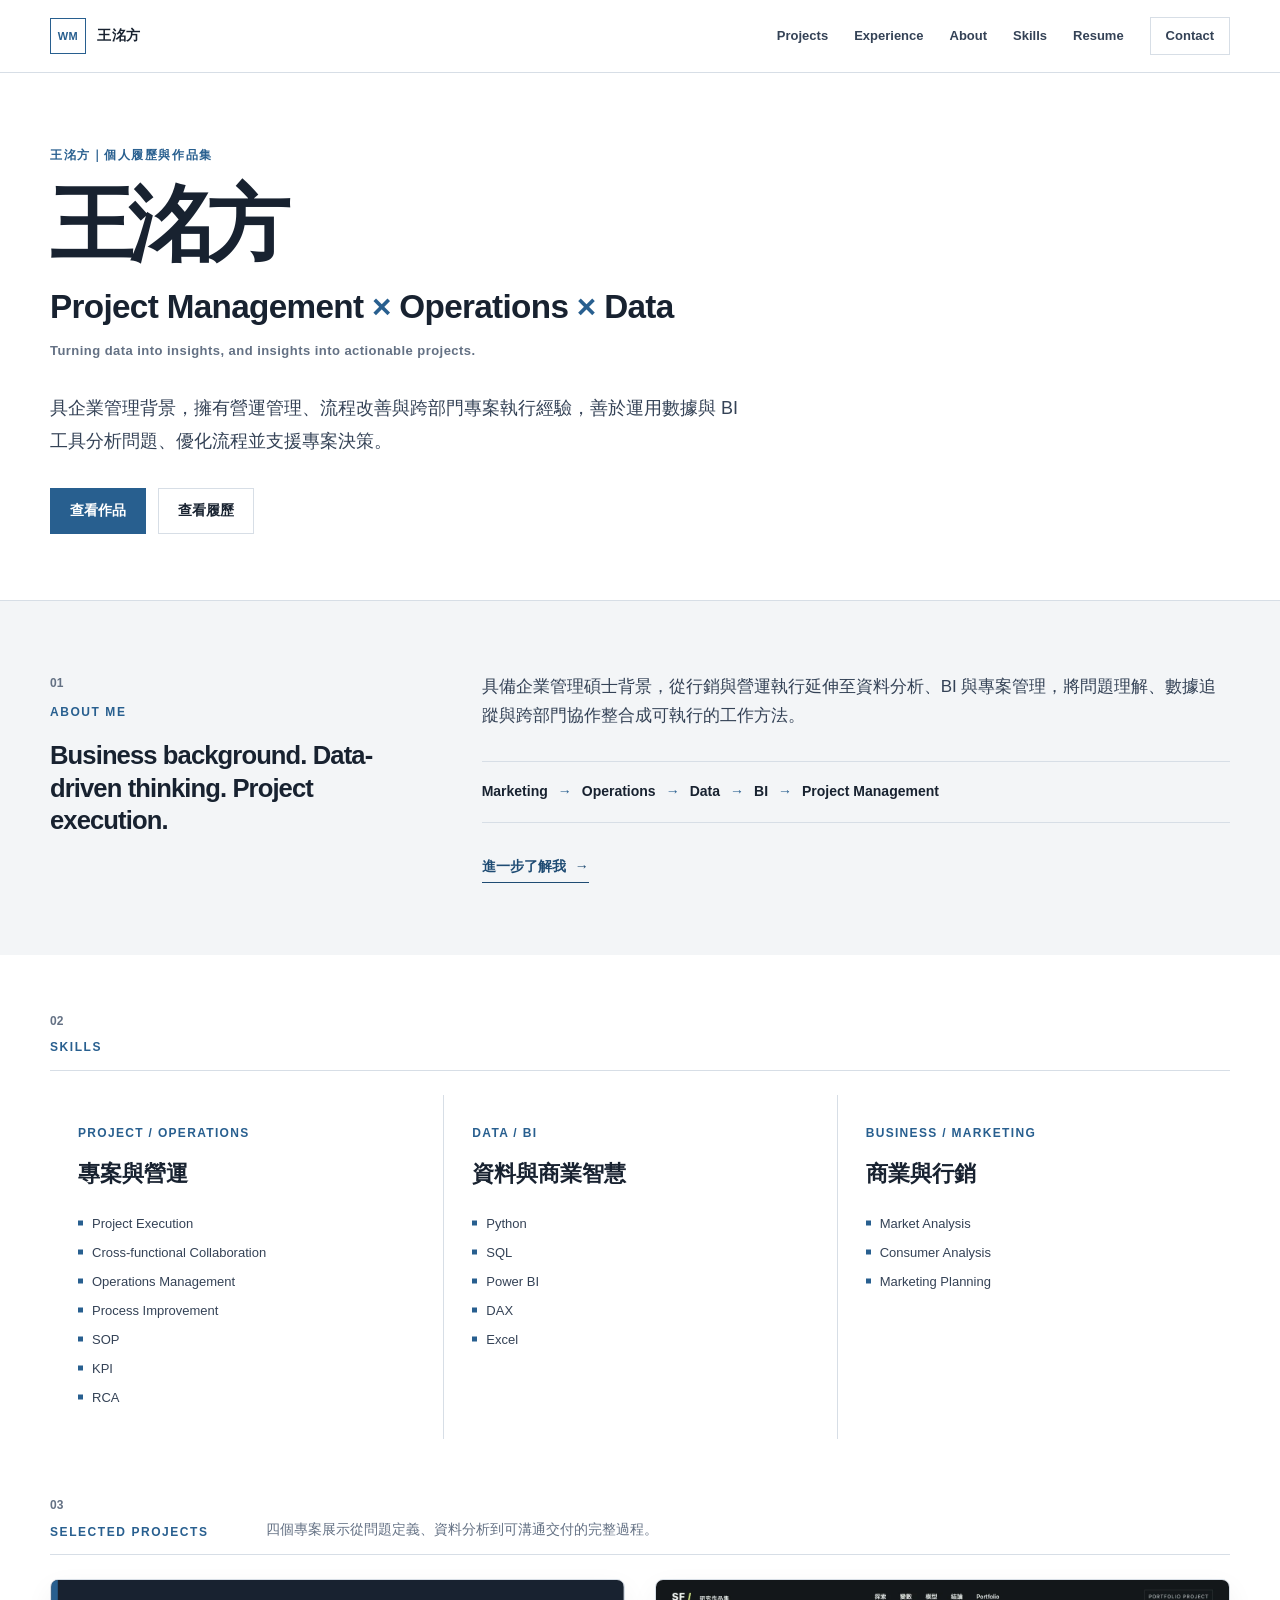
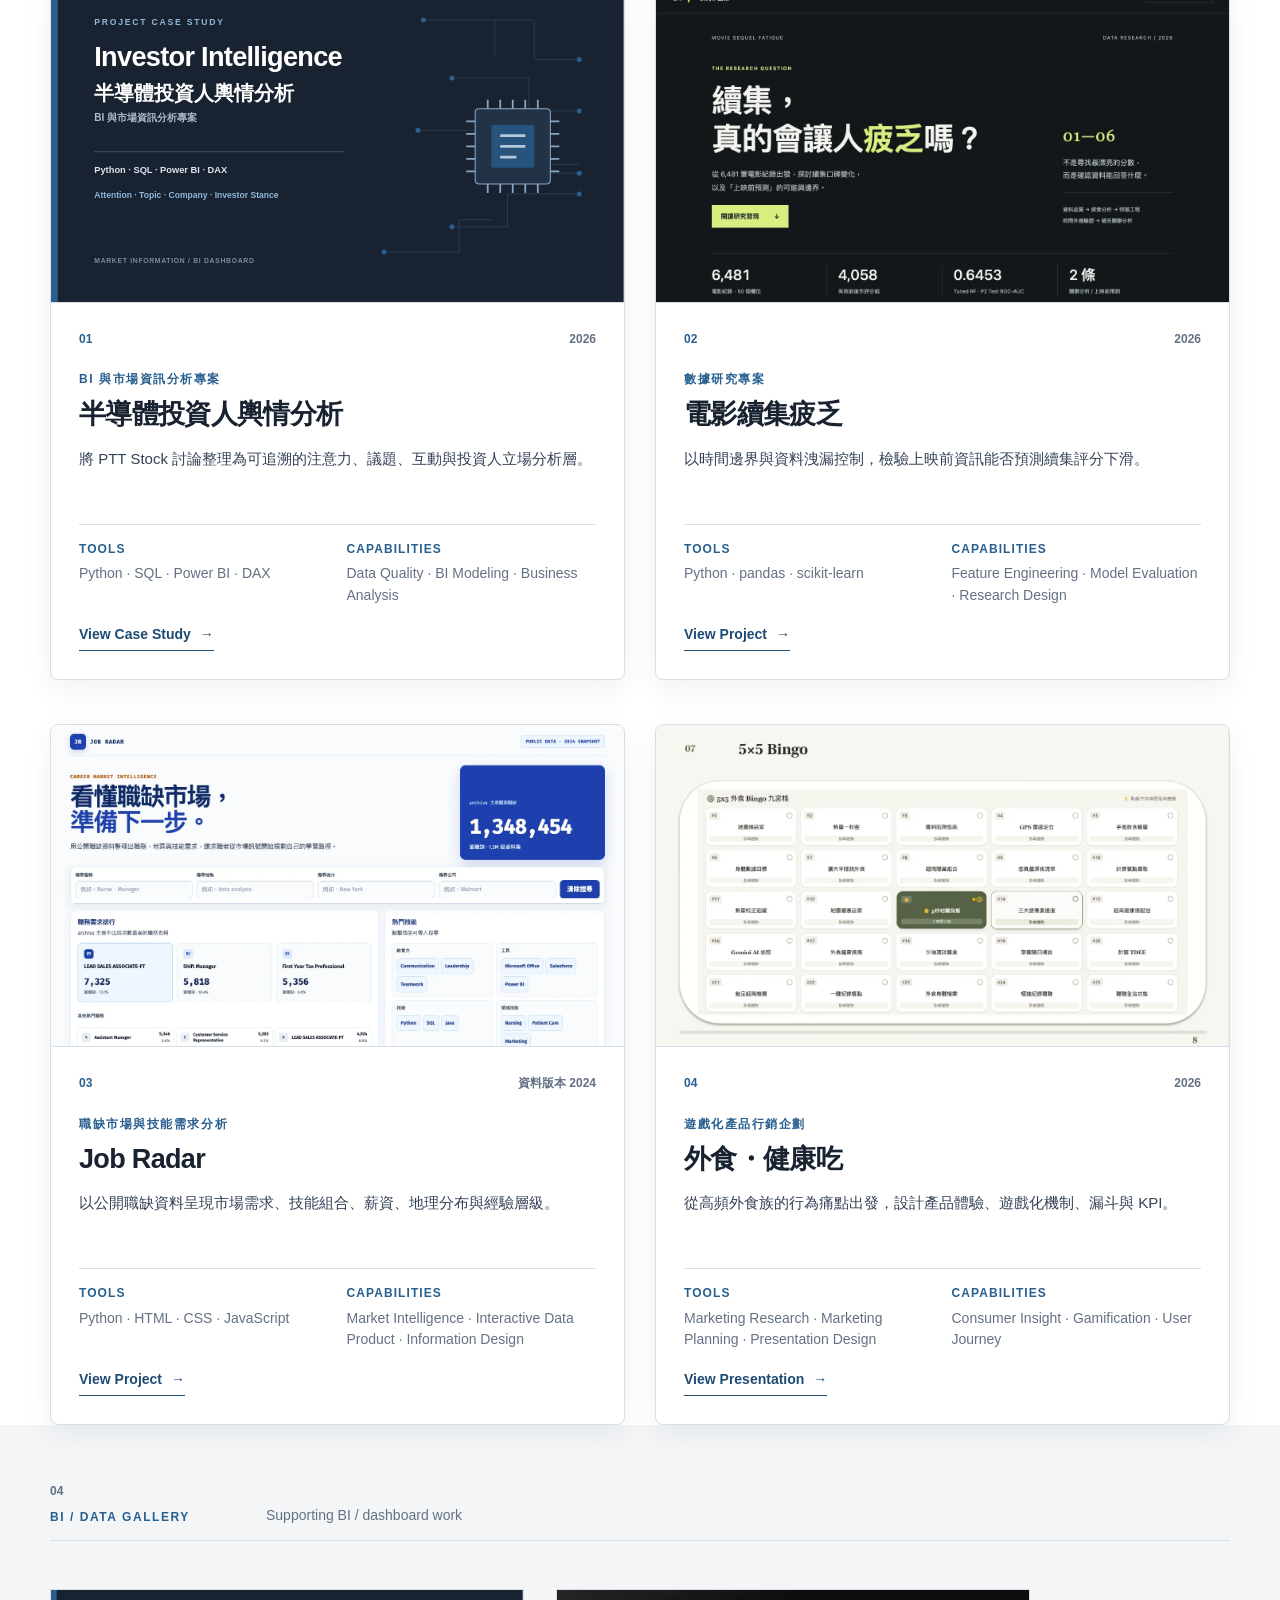
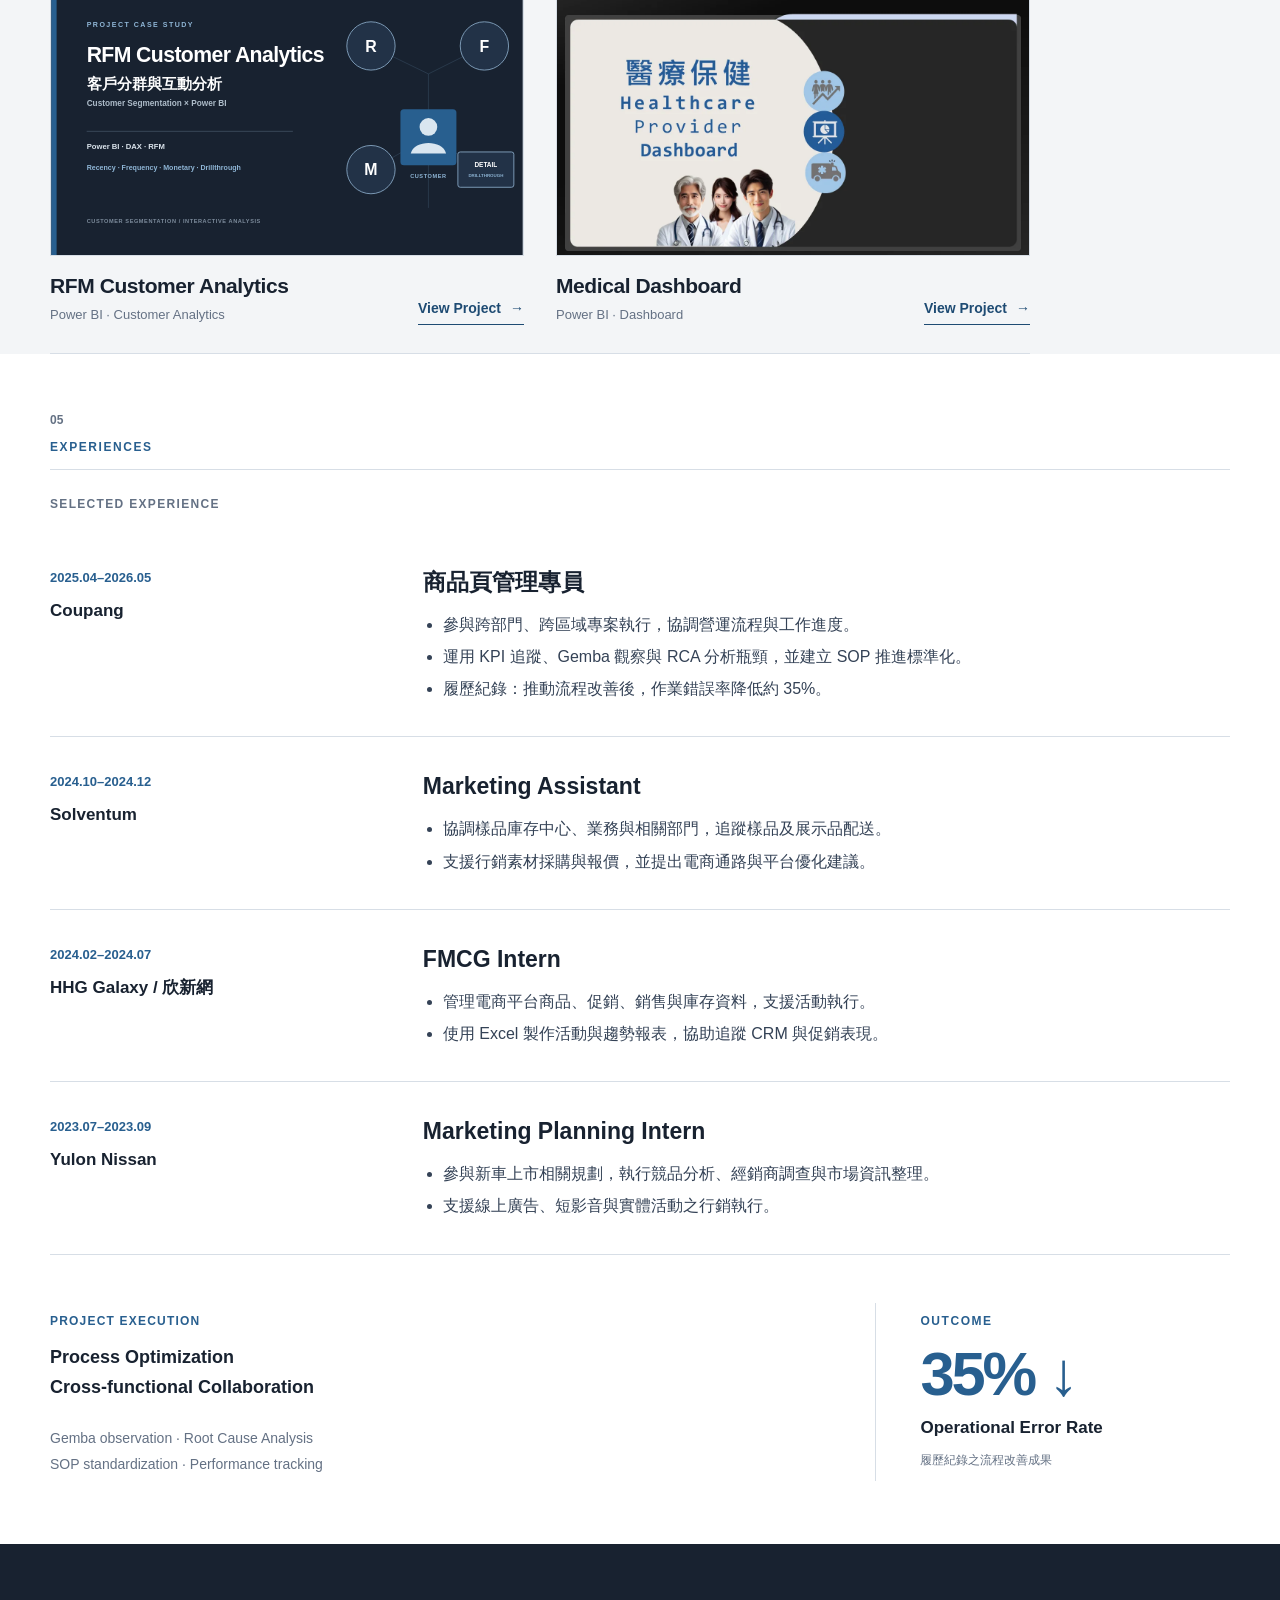
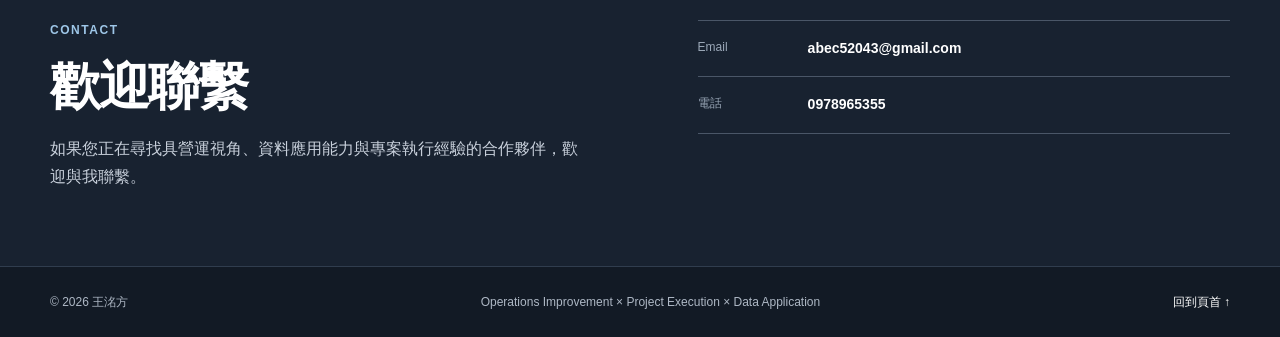
==== commit 0d029dd7: "fix: remove unverified skills from portfolio" ====
--- a/index.html
+++ b/index.html
@@ -92,12 +92,12 @@
           <article class="skills-panel">
             <p>DATA / BI</p>
             <h3>資料與商業智慧</h3>
-            <ul><li>Python</li><li>SQL</li><li>Power BI</li><li>DAX</li><li>Excel</li><li>Looker Studio</li></ul>
+            <ul><li>Python</li><li>SQL</li><li>Power BI</li><li>DAX</li><li>Excel</li></ul>
           </article>
           <article class="skills-panel">
             <p>BUSINESS / MARKETING</p>
             <h3>商業與行銷</h3>
-            <ul><li>Market Analysis</li><li>Consumer Analysis</li><li>Marketing Planning</li><li>Digital Marketing</li></ul>
+            <ul><li>Market Analysis</li><li>Consumer Analysis</li><li>Marketing Planning</li></ul>
           </article>
         </div>
       </div>
@@ -230,7 +230,7 @@
           </article>
           <article class="experience-card">
             <div class="experience-meta"><time datetime="2024-02">2024.02–2024.07</time><span>HHG Galaxy / 欣新網</span></div>
-            <div class="experience-body"><h3>FMCG Intern</h3><ul><li>管理電商平台商品、促銷、銷售與庫存資料，支援活動執行。</li><li>使用 Excel 與 Looker Studio 製作活動與趨勢報表，協助追蹤 CRM 與促銷表現。</li></ul></div>
+            <div class="experience-body"><h3>FMCG Intern</h3><ul><li>管理電商平台商品、促銷、銷售與庫存資料，支援活動執行。</li><li>使用 Excel 製作活動與趨勢報表，協助追蹤 CRM 與促銷表現。</li></ul></div>
           </article>
           <article class="experience-card">
             <div class="experience-meta"><time datetime="2023-07">2023.07–2023.09</time><span>Yulon Nissan</span></div>
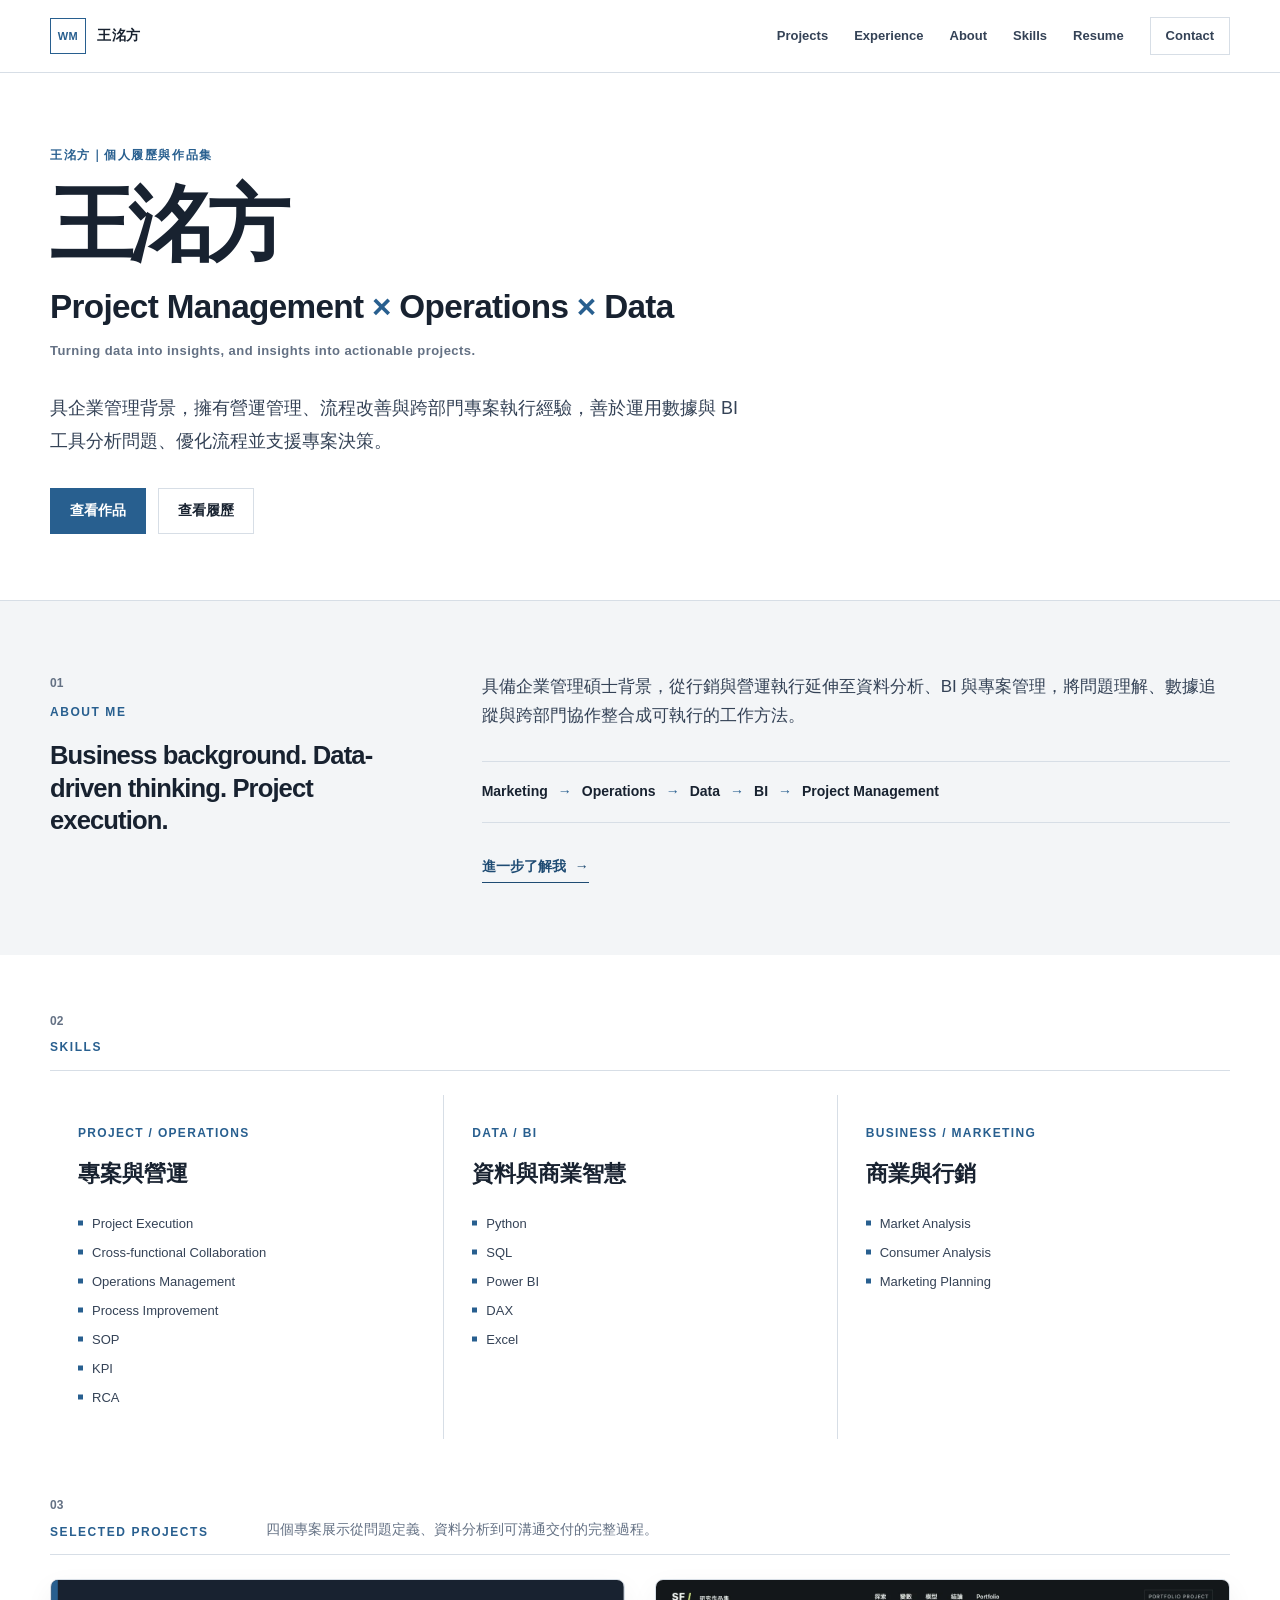
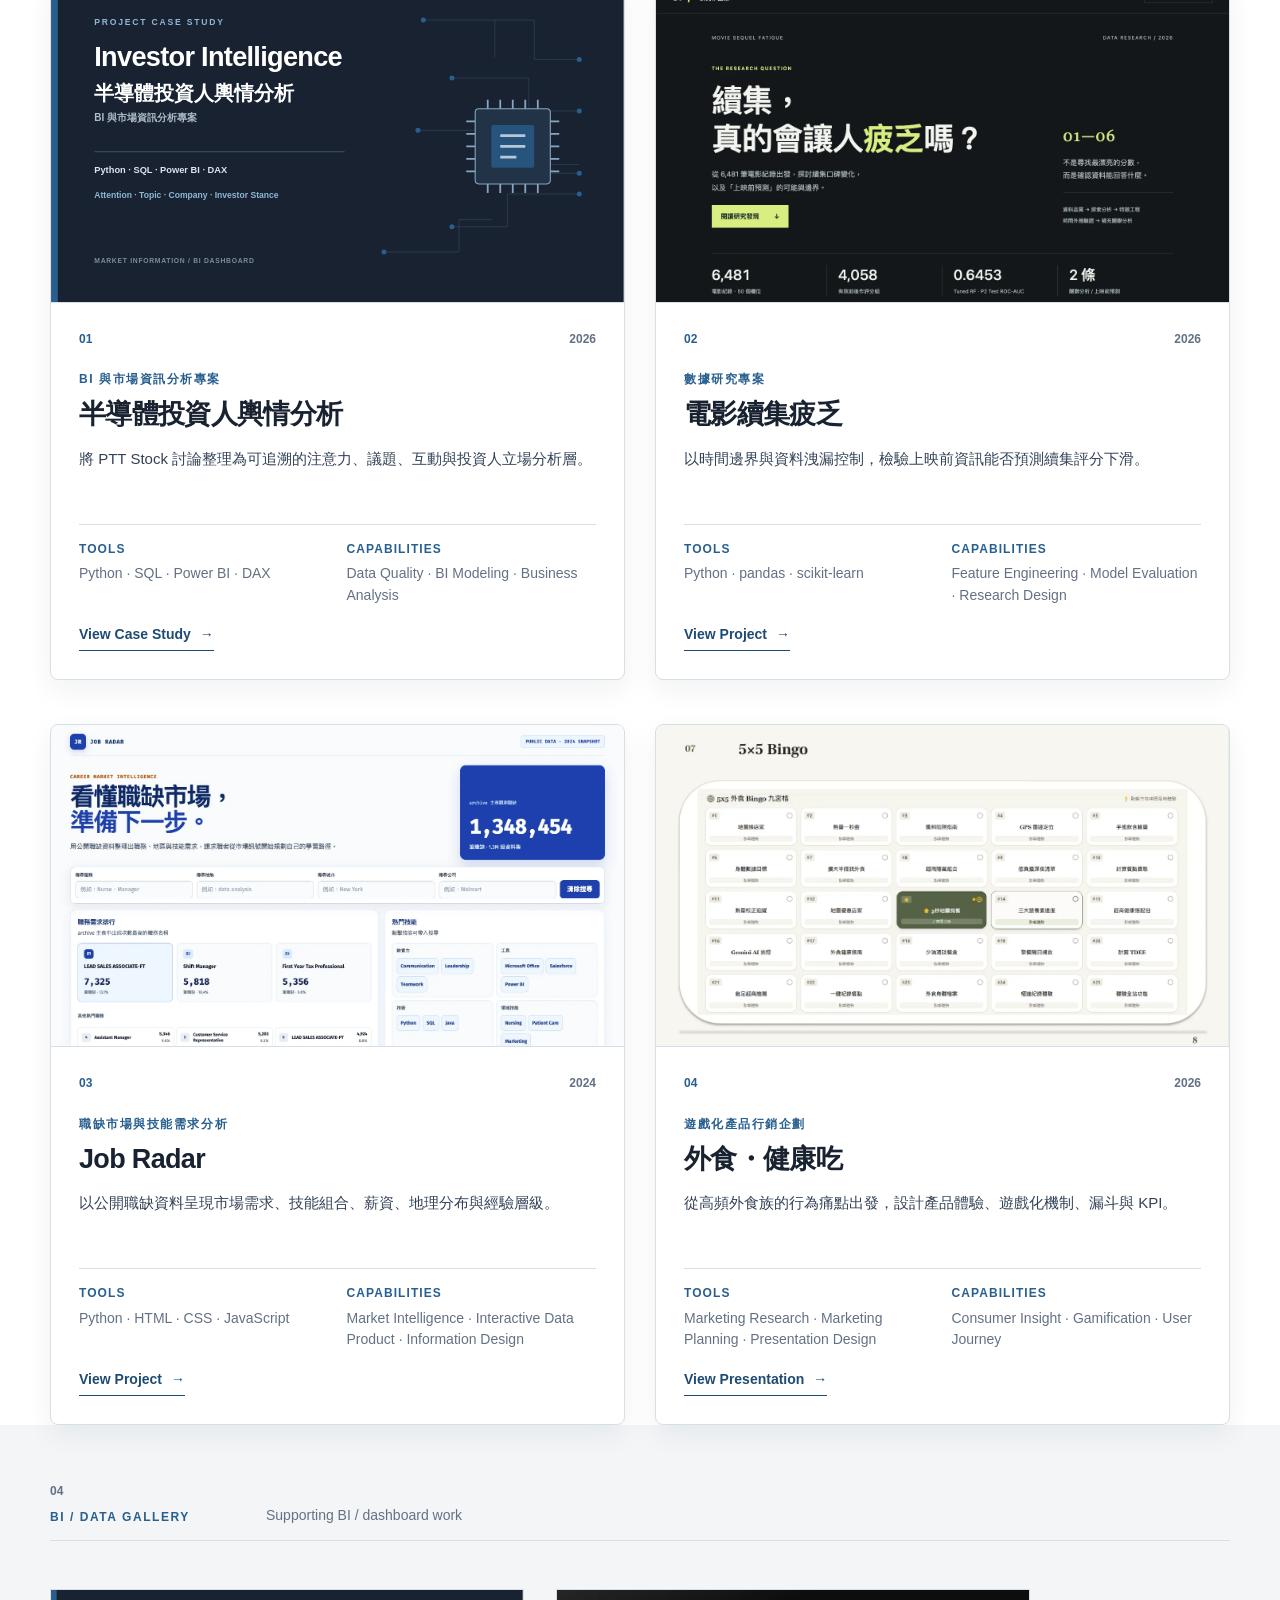
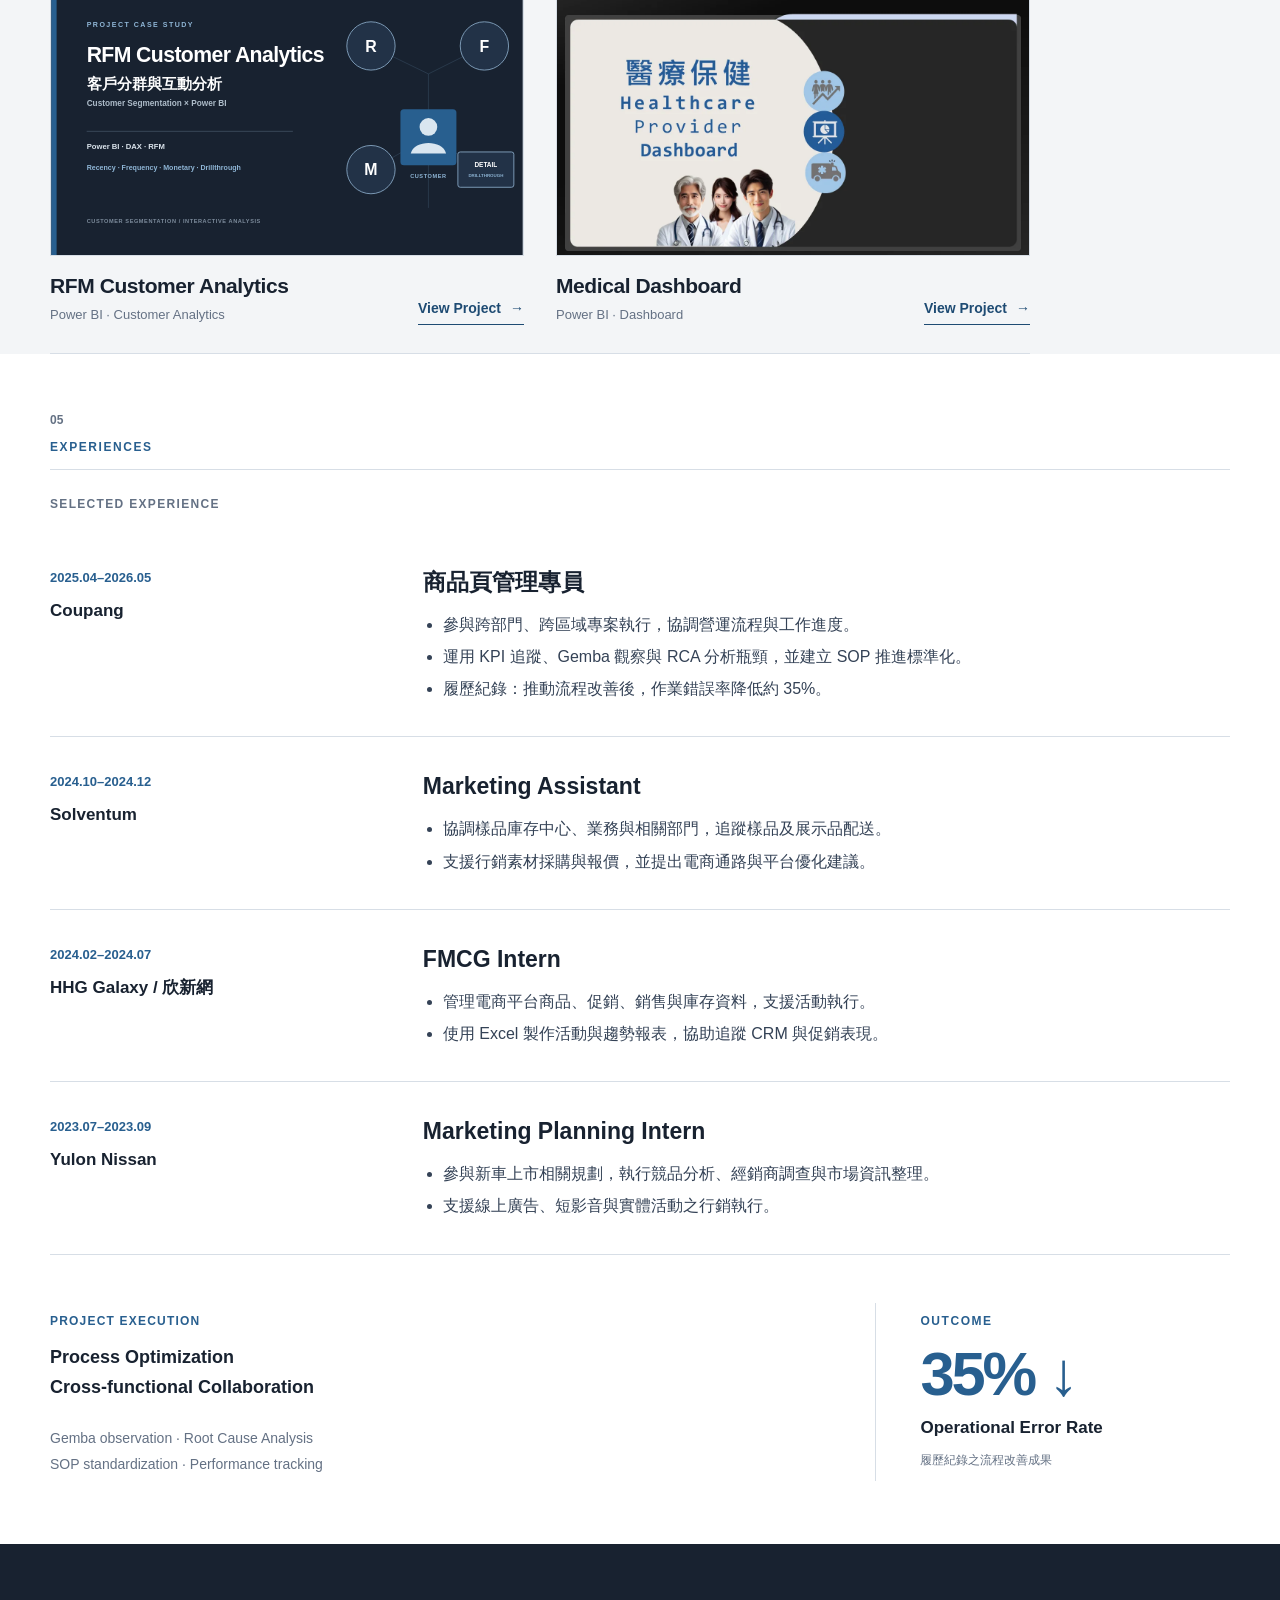
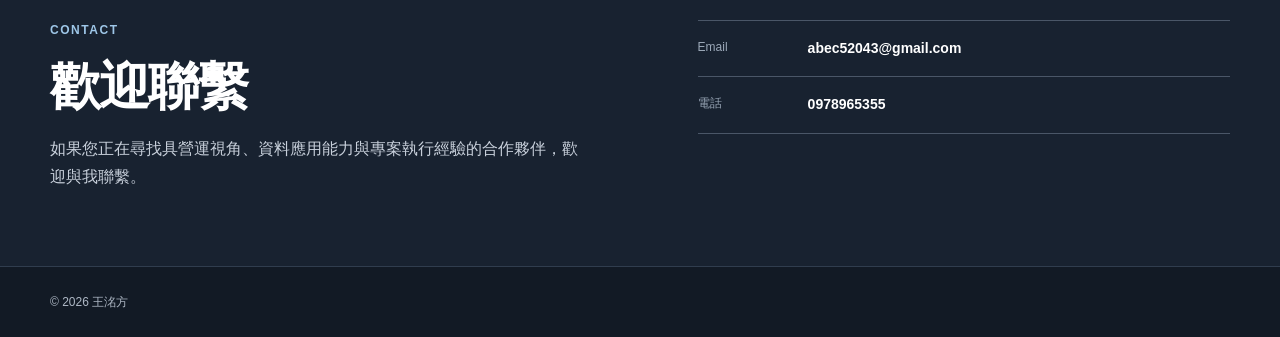
==== commit 963f99f2: "fix: polish homepage and medical dashboard details" ====
--- a/index.html
+++ b/index.html
@@ -147,7 +147,7 @@
               <img src="assets/images/projects/job-radar.webp" alt="Job Radar 職缺市場互動分析畫面" width="1440" height="900" loading="lazy">
             </a>
             <div class="project-card-body">
-              <div class="project-card-top"><span>03</span><time datetime="2024">資料版本 2024</time></div>
+              <div class="project-card-top"><span>03</span><time datetime="2024">2024</time></div>
               <p class="project-type">職缺市場與技能需求分析</p>
               <h3>Job Radar</h3>
               <p>以公開職缺資料呈現市場需求、技能組合、薪資、地理分布與經驗層級。</p>
@@ -275,8 +275,6 @@
   <footer class="site-footer">
     <div class="container footer-row">
       <span>© <span data-current-year>2026</span> 王洺方</span>
-      <span>Operations Improvement × Project Execution × Data Application</span>
-      <a href="#main">回到頁首 ↑</a>
     </div>
   </footer>
   <script src="assets/js/site.js" defer></script>
--- a/assets/css/site.css
+++ b/assets/css/site.css
@@ -721,6 +721,7 @@
   font-weight: 500;
 }
 .case-visual { padding: 32px 0 0; }
+.medical-report-visual { padding-bottom: 44px; }
 .case-visual img {
   width: 100%;
   height: auto;
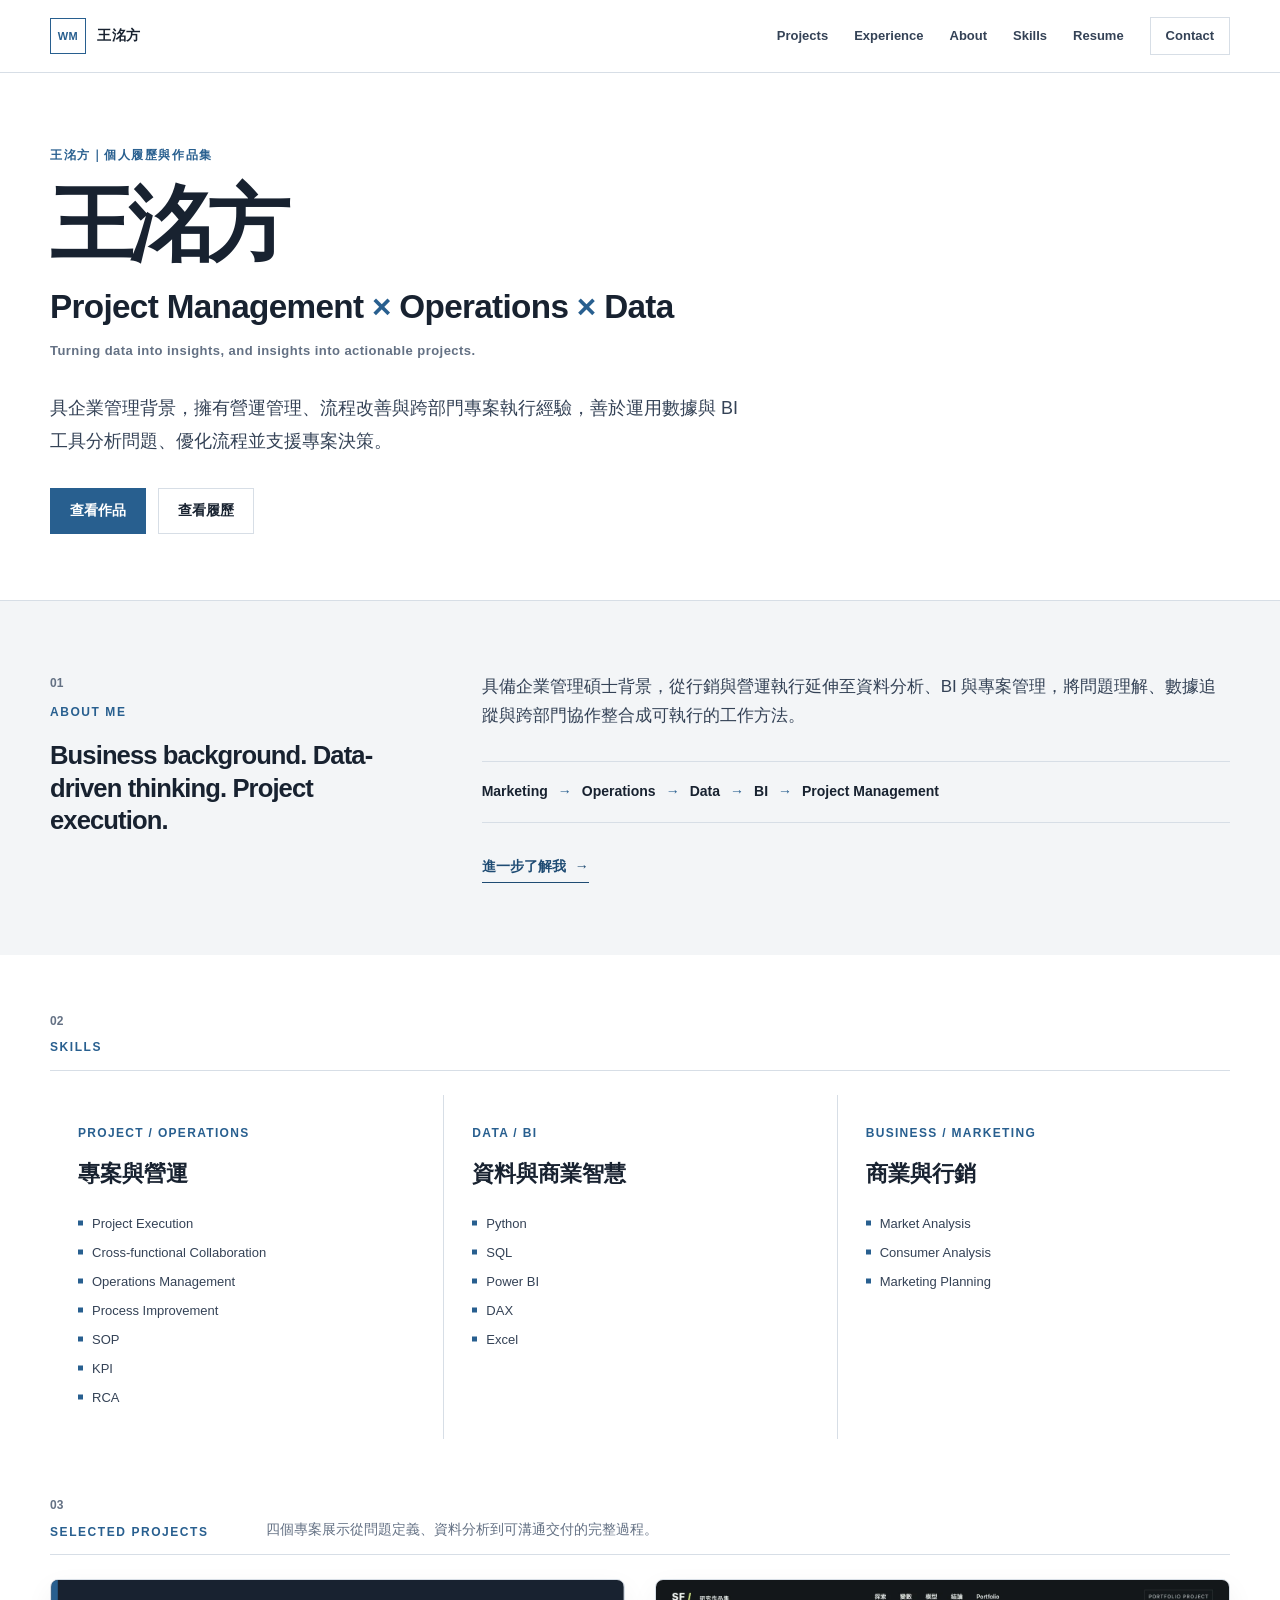
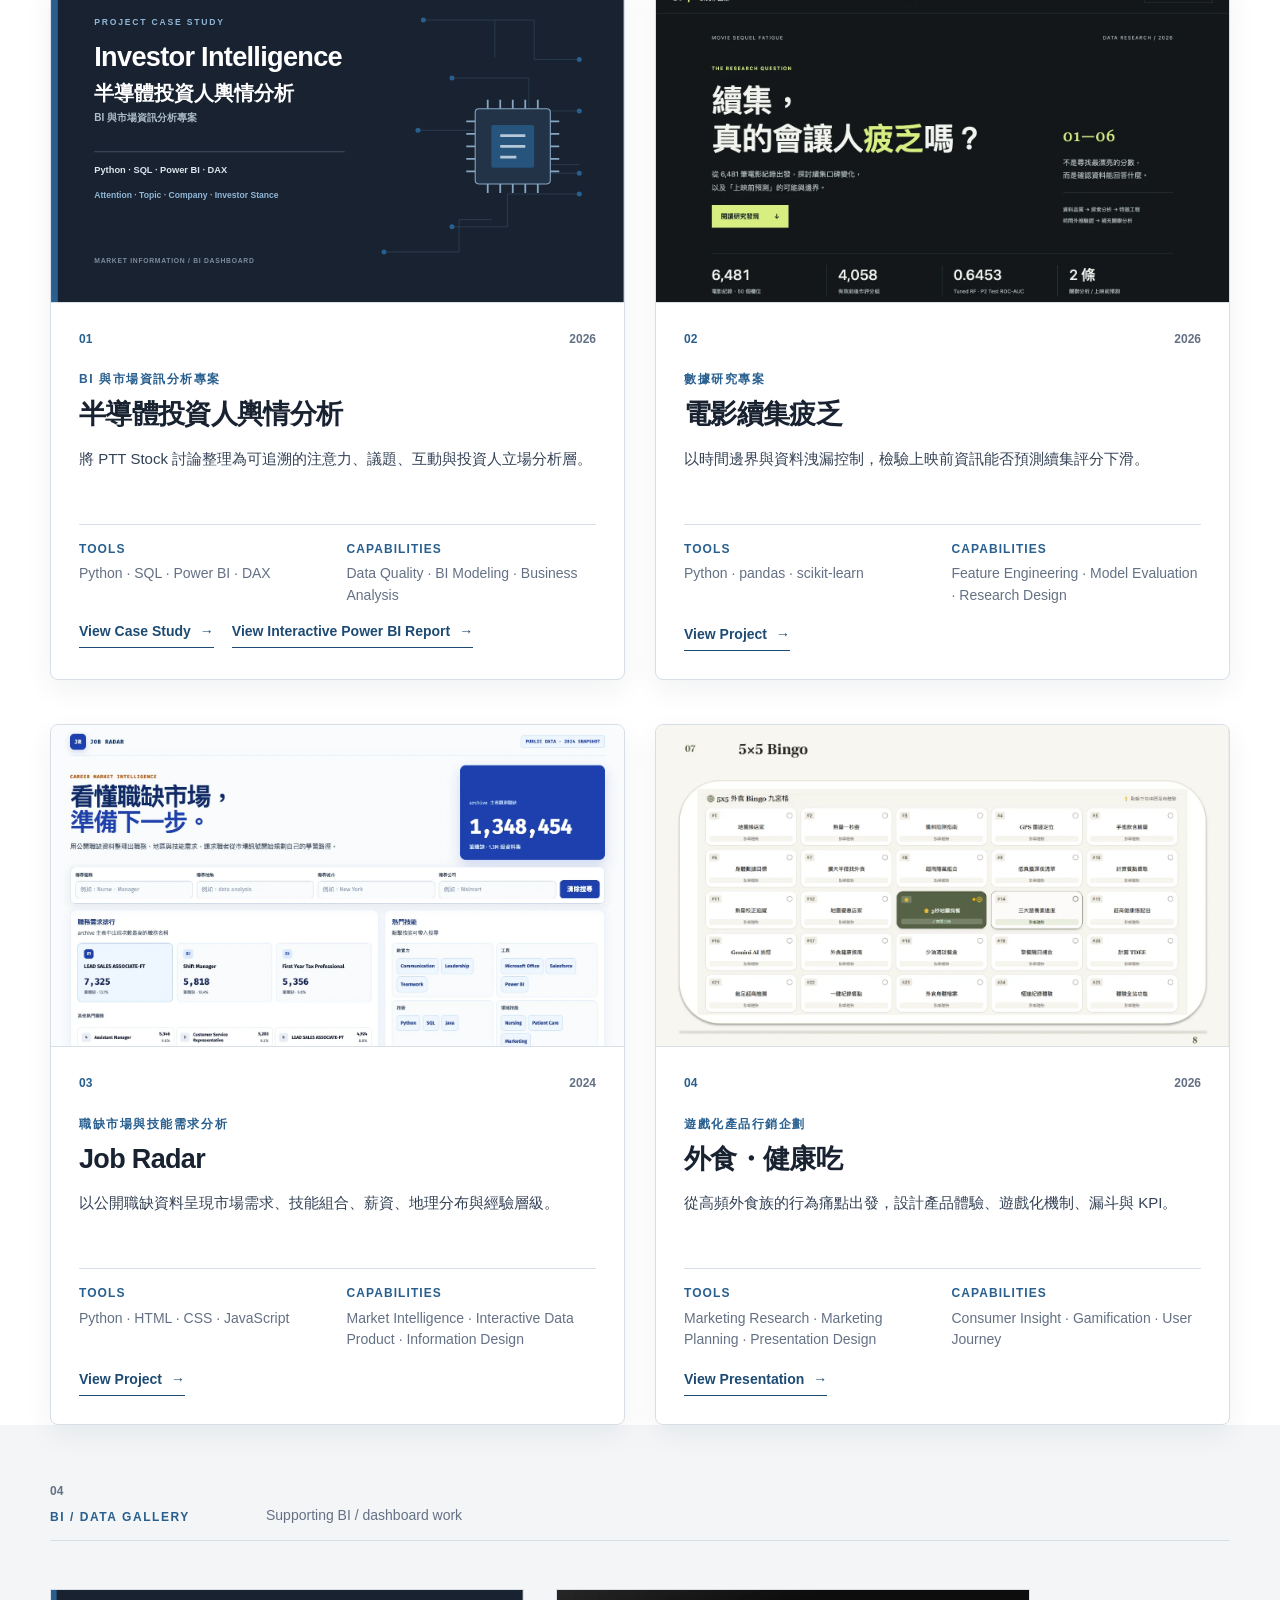
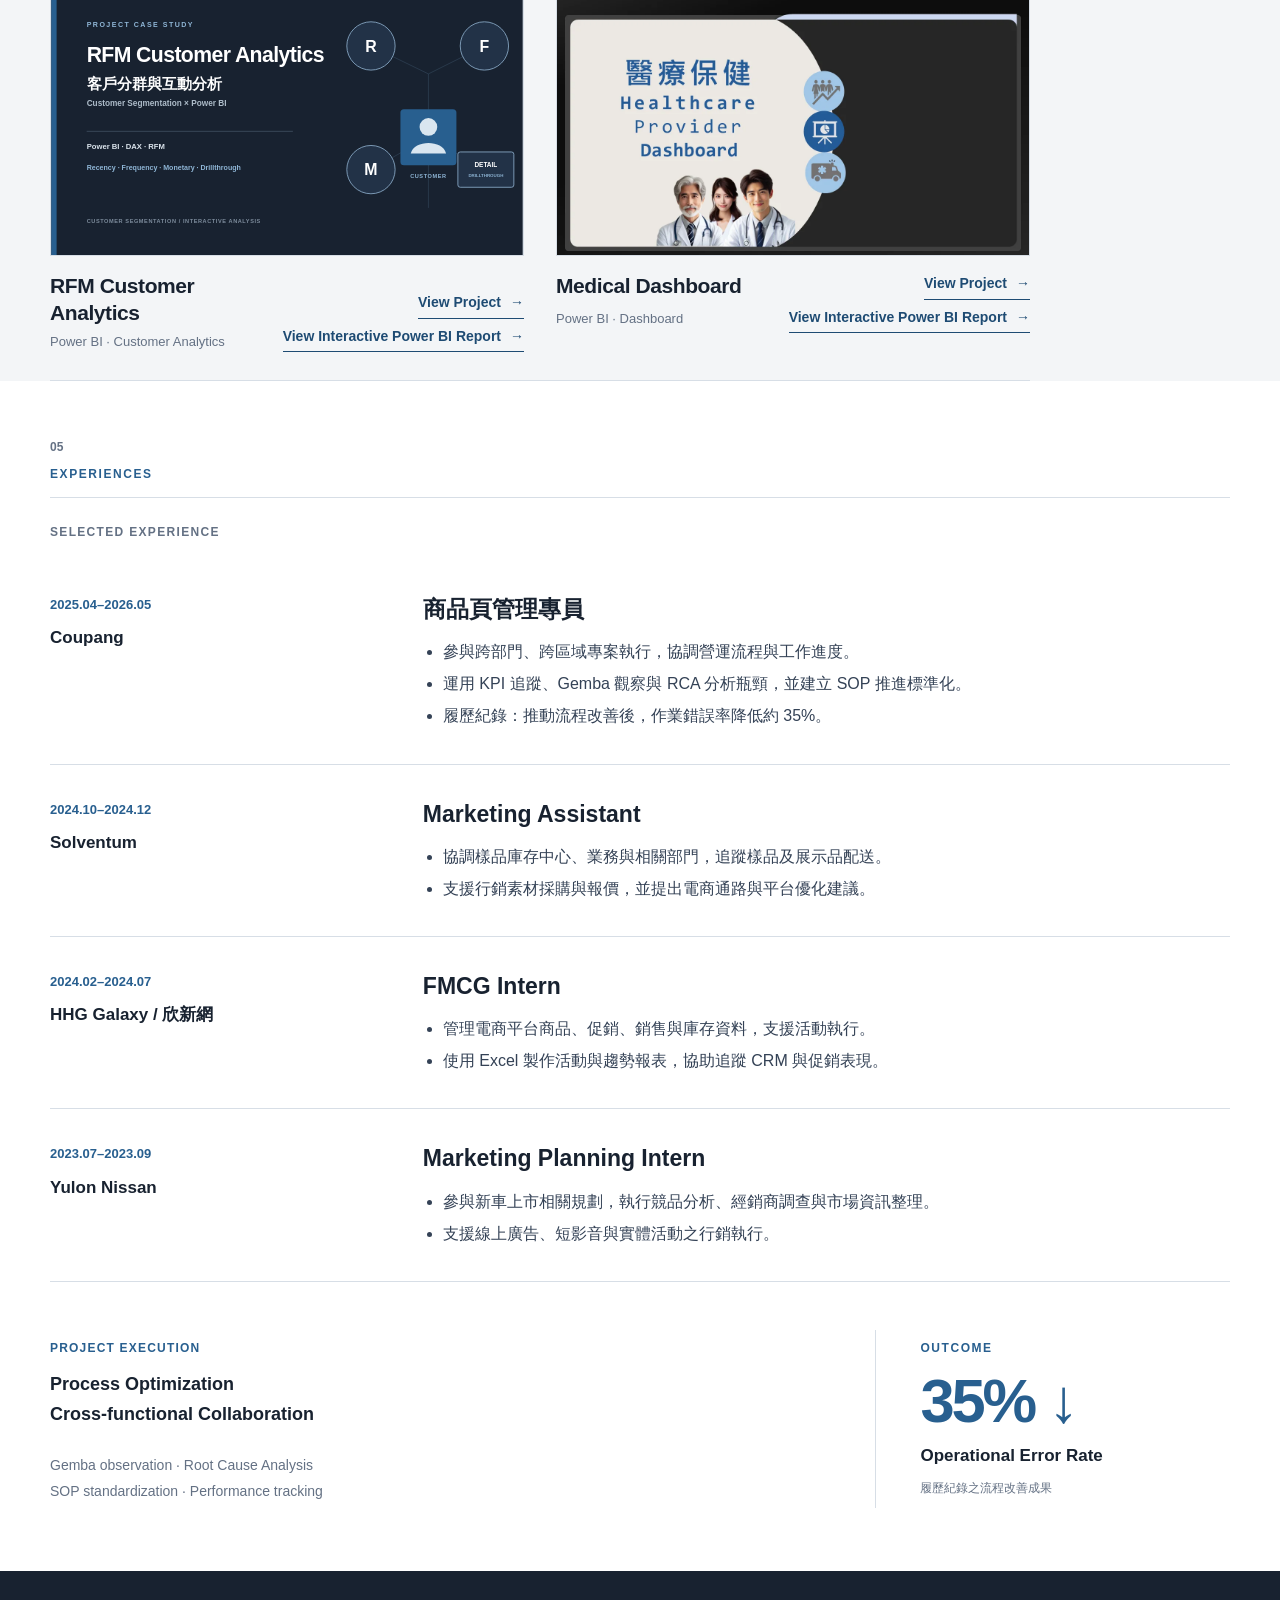
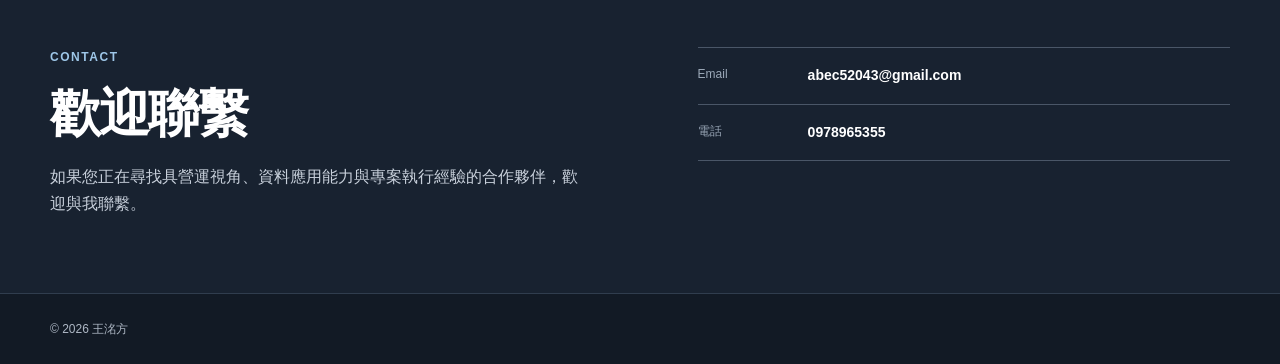
==== commit cc2da1e5: "feat: add interactive Power BI report links" ====
--- a/index.html
+++ b/index.html
@@ -124,7 +124,10 @@
               <h3>半導體投資人輿情分析</h3>
               <p>將 PTT Stock 討論整理為可追溯的注意力、議題、互動與投資人立場分析層。</p>
               <dl class="project-card-meta"><div><dt>Tools</dt><dd>Python · SQL · Power BI · DAX</dd></div><div><dt>Capabilities</dt><dd>Data Quality · BI Modeling · Business Analysis</dd></div></dl>
-              <a class="text-link" href="projects/investor-intelligence.html">View Case Study <span aria-hidden="true">→</span></a>
+              <div class="project-link-group">
+                <a class="text-link" href="projects/investor-intelligence.html">View Case Study <span aria-hidden="true">→</span></a>
+                <a class="text-link" href="https://app.powerbi.com/view?r=eyJrIjoiNWFiYmI2MTgtYWE2ZC00NGY4LTk0ZmItOWE1YzMwMTI2Njc4IiwidCI6IjcwODk3ZDZmLTBhNDgtNDlkZS04ODBmLTI3ZDhhZDQ1ZDc2ZSIsImMiOjEwfQ%3D%3D" target="_blank" rel="noopener noreferrer">View Interactive Power BI Report <span aria-hidden="true">→</span></a>
+              </div>
             </div>
           </article>
 
@@ -191,7 +194,10 @@
             <div class="gallery-item-body">
               <h3>RFM Customer Analytics</h3>
               <p class="gallery-meta">Power BI · Customer Analytics</p>
-              <a class="gallery-link" href="projects/rfm-customer-analytics.html">View Project <span aria-hidden="true">→</span></a>
+              <div class="project-link-group">
+                <a class="gallery-link" href="projects/rfm-customer-analytics.html">View Project <span aria-hidden="true">→</span></a>
+                <a class="gallery-link" href="https://app.powerbi.com/view?r=eyJrIjoiYzM5Y2Q4YzEtY2E3ZC00YzRjLWEwN2QtYzdkZGQ2OTc3NWU1IiwidCI6IjcwODk3ZDZmLTBhNDgtNDlkZS04ODBmLTI3ZDhhZDQ1ZDc2ZSIsImMiOjEwfQ%3D%3D" target="_blank" rel="noopener noreferrer">View Interactive Power BI Report <span aria-hidden="true">→</span></a>
+              </div>
             </div>
           </article>
           <article class="gallery-item">
@@ -201,7 +207,10 @@
             <div class="gallery-item-body">
               <h3>Medical Dashboard</h3>
               <p class="gallery-meta">Power BI · Dashboard</p>
-              <a class="gallery-link" href="projects/medical-dashboard.html">View Project <span aria-hidden="true">→</span></a>
+              <div class="project-link-group">
+                <a class="gallery-link" href="projects/medical-dashboard.html">View Project <span aria-hidden="true">→</span></a>
+                <a class="gallery-link" href="https://app.powerbi.com/view?r=eyJrIjoiYjhmZTFiM2QtNTU1NC00MTJjLWE4NjItN2Y2NzhlM2NmNGEzIiwidCI6IjcwODk3ZDZmLTBhNDgtNDlkZS04ODBmLTI3ZDhhZDQ1ZDc2ZSIsImMiOjEwfQ%3D%3D" target="_blank" rel="noopener noreferrer">View Interactive Power BI Report <span aria-hidden="true">→</span></a>
+              </div>
             </div>
           </article>
         </div>
--- a/assets/css/site.css
+++ b/assets/css/site.css
@@ -552,6 +552,26 @@
   align-self: end;
   white-space: nowrap;
 }
+.project-link-group {
+  display: flex;
+  flex-wrap: wrap;
+  align-items: center;
+  gap: 8px 18px;
+}
+.gallery-item .project-link-group {
+  grid-column: 2;
+  grid-row: 1 / span 2;
+  align-self: end;
+  flex-direction: column;
+  align-items: flex-end;
+  justify-content: flex-end;
+  gap: 6px;
+}
+.gallery-item .project-link-group .gallery-link {
+  grid-column: auto;
+  grid-row: auto;
+  align-self: auto;
+}
 
 /* Skills */
 .skills-grid {
@@ -722,6 +742,7 @@
 }
 .case-visual { padding: 32px 0 0; }
 .medical-report-visual { padding-bottom: 44px; }
+.case-visual > a { display: block; }
 .case-visual img {
   width: 100%;
   height: auto;
@@ -1152,6 +1173,13 @@
     justify-self: start;
     margin-top: 6px;
   }
+  .gallery-item .project-link-group {
+    grid-column: 1;
+    grid-row: auto;
+    align-items: flex-start;
+    justify-content: flex-start;
+  }
+  .gallery-item .project-link-group .gallery-link { margin-top: 0; }
   .project-card-meta { grid-template-columns: 1fr; gap: 10px; }
   .skills-panel { display: block; padding: 24px; }
   .skills-panel ul { margin-top: 16px; }
